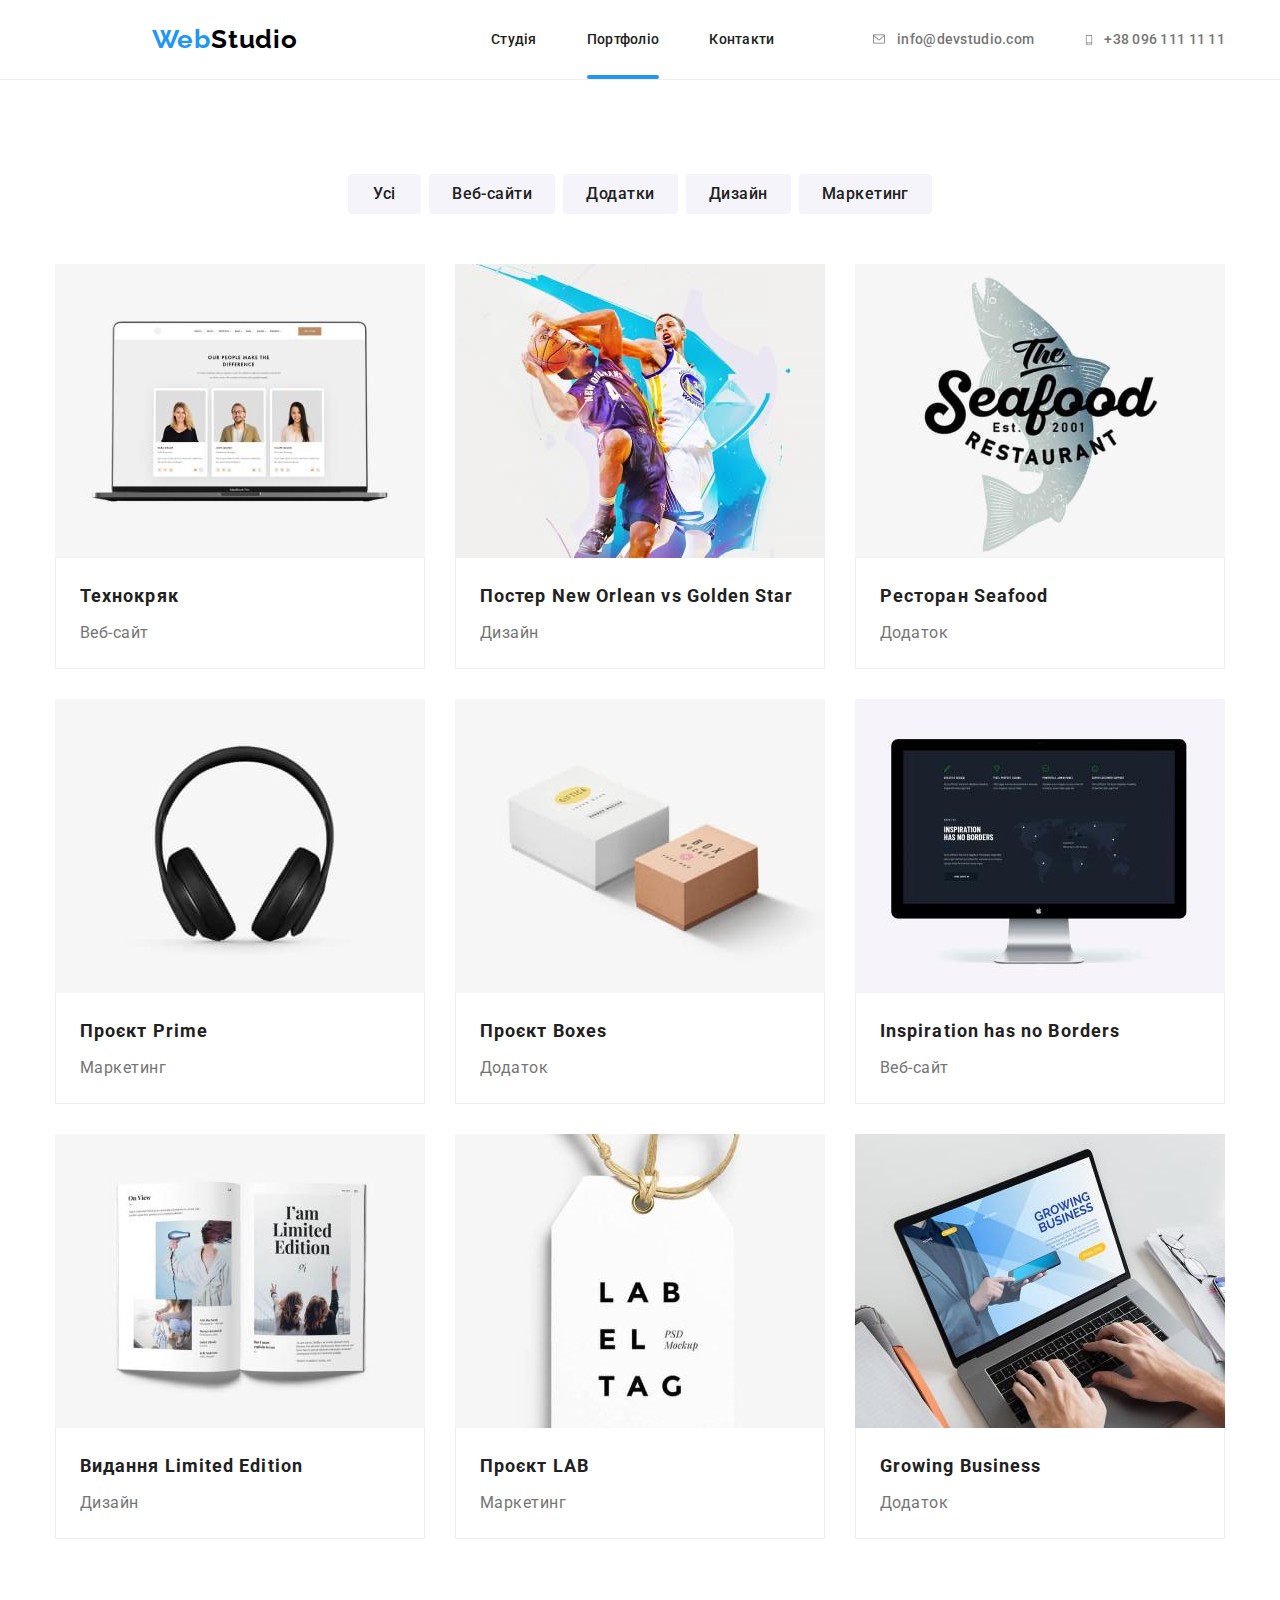
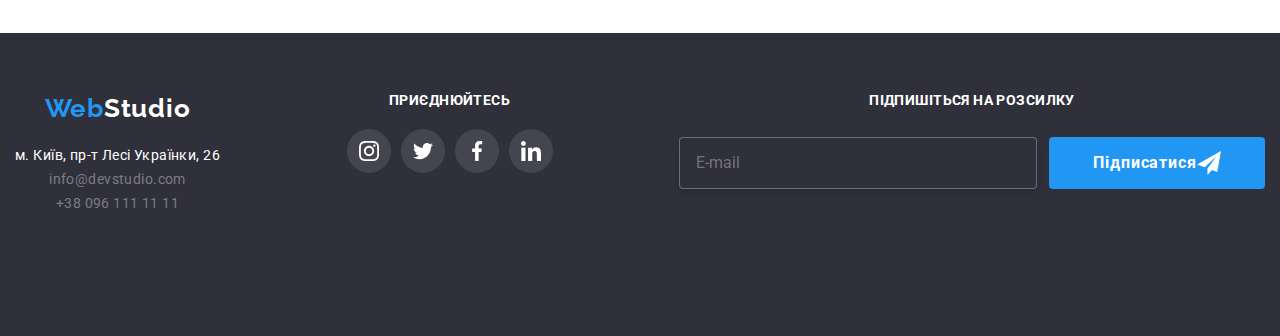
==== portfolio.html @ c948cb27 "добавила мобільне мню" ====
<!DOCTYPE html>
<html lang="uk">
<head>
    <meta charset="UTF-8">
    <meta http-equiv="X-UA-Compatible" content="IE=edge">
    <meta name="viewport" content="width=device-width, initial-scale=1.0">
    <title>Document</title>
    <link rel="preconnect" href="https://fonts.googleapis.com">
    <link rel="preconnect" href="https://fonts.gstatic.com" crossorigin>
    <link href="https://fonts.googleapis.com/css2?family=Raleway:wght@700&family=Roboto:wght@400;500;900&display=swap"
      rel="stylesheet">
      <link rel="stylesheet" href="https://cdnjs.cloudflare.com/ajax/libs/modern-normalize/1.1.0/modern-normalize.min.css">
    <!-- <link rel="stylesheet" href="./css/style.css"> -->
    <link rel="stylesheet" href="./css/main.min.css">
</head>
<body>
  <!-- header -->
    <header class="header">
      <div class="header__conteiner">
        <nav class="header__nav">
          <a class="logo" href="./index.html">Web<span class="logo__header">Studio</span></a>
          <ul class="menu">
            <li><a class="menu__link" href="./index.html">Студія</a></li>
            <li><a class="menu__link menu__link--current" href="./portfolio.html">Портфоліо</a></li>
            <li><a class="menu__link" href="">Контакти</a></li>
          </ul>
        </nav>
        <div class="contact">
          <ul class="menu">
            <li>
              <a class="menu__item" href="mailto:info@devstudio.com">
                <svg class="menu__icon" width="16" height="12">
                  <use href="./images/icons.svg#icon-envelope"></use>
                </svg>
                info@devstudio.com
              </a>
            </li>
            <li><a class="menu__item" href="tel:+380961111111">
                <svg class="menu__icon" width="10" height="16">
                  <use href="./images/icons.svg#icon-smartphone"></use>
                </svg> +38 096 111 11 11</a>
            </li>
          </ul>
        </div>
      </div>
    </header>

  <main>
<!-- portfolio -->
        <section>
          <div class="conteiner">
            <h1 class="visually__hidden">projects</h1>
            <ul class="filtr__list">
                <li> <button class="filtr__button" type="button">Усі</button></li>
                <li> <button class="filtr__button" type="button">Веб-сайти</button></li>
                <li> <button class="filtr__button" type="button">Додатки</button></li>
                <li> <button class="filtr__button" type="button">Дизайн</button></li>
                <li> <button class="filtr__button" type="button">Маркетинг</button></li>
            </ul>
            <ul class="projects__list">
                <li class="project__item">
                  <div class="project__card">
                    
                    <a class="card__box" href="#">
                      <div class="thumb">
                       <img  src="./images/portfolioweb.jpg"
                        alt="ноутбук" width="370" > 
                          <div class="overlay">
                          
                            <p class="overlay__discr">Ресурс пропонує
                              комплексні пропозиції з різним рівнем
                              функціоналу та сервісів.
                              Все це дозволить відвідувачу отримати
                              вичерпні відомості про компанію чи приватну особу.
                            </p>
                          </div>
                      </div>
            
                      
                       <div class="card__content">
                         <h2  class="card__title">Технокряк</h2>
                         <p class="card__discr">Веб-сайт</p>
                        </div>
                    </a>
                 </div>
                  </li>

                  <li class="project__item">
                    <div class="project__card">
                      <a class="card__box" href="#">
                        <div class="thumb">
                         <img src="./images/poster.jpg" alt="баскетболісти" width="370">
                        
                         <div class="overlay">
                        
                            <p class="overlay__discr">Ресурс пропонує
                              комплексні пропозиції з різним рівнем
                              функціоналу та сервісів.
                              Все це дозволить відвідувачу отримати
                              вичерпні відомості про компанію чи приватну особу.
                            </p>
                         </div>
                        </div>

                       <div class="card__content">
                         <h2 class="card__title">Постер New Orlean vs Golden Star</h2>
                         <p class="card__discr">Дизайн</p>
                       </div>
                      </a>
                    </div>
                  </li>

                  <li class="project__item">
                    <div class="project__card">
                      <a class="card__box" href="#">
                        <div class="thumb">
                          <img src="./images/restoran.jpg" alt="постерресторана" width="370">
                          <div class="overlay">
                            <p class="overlay__discr">Ресурс пропонує
                              комплексні пропозиції з різним рівнем
                              функціоналу та сервісів.
                              Все це дозволить відвідувачу отримати
                              вичерпні відомості про компанію чи приватну особу.
                            </p>
                          </div>
                        </div>
                          <div class="card__content">
                            <h2 class="card__title">Ресторан Seafood</h2>
                            <p class="card__discr">Додаток</p>
                          </div>
                      </a>
                    </div>

                  </li>
                  <li class="project__item">
                    <div class="project__card">
                      <a class="card__box" href="#">
                        <div class="thumb">
                         <img src="./images/prime.jpg" alt="навушники" width="370">
                        
                         <div class="overlay">
                        
                           <p class="overlay__discr">Ресурс пропонує
                             комплексні пропозиції з різним рівнем
                             функціоналу та сервісів.
                             Все це дозволить відвідувачу отримати
                             вичерпні відомості про компанію чи приватну особу.
                           </p>
                          </div>
                        </div>

                       <div class="card__content">
                         <h2 class="card__title">Проєкт Prime</h2>
                         <p class="card__discr">Маркетинг</p>
                       </div>
                      </a>
                    </div>
                  </li>

                  <li class="project__item">
                    <div class="project__card">
                      <a class="card__box" href="#">
                        <div class="thumb">
                          <img src="./images/box.jpg" alt="дві коробки" width="370">
                          <div class="overlay">
                            
                            <p class="overlay__discr">Ресурс пропонує
                              комплексні пропозиції з різним рівнем
                              функціоналу та сервісів.
                              Все це дозволить відвідувачу отримати
                              вичерпні відомості про компанію чи приватну особу.
                            </p>
                           </div>
                        </div>

                       <div class="card__content">
                         <h2 class="card__title">Проєкт Boxes</h2>
                         <p class="card__discr">Додаток</p>
                       </div>
                      </a>
                    </div>
                  </li>

                  <li class="project__item">
                    <div class="project__card">
                      <a class="card__box" href="#">
                        <div class="thumb">
                         <img src="./images/inspiration.jpg" alt="ноутбук" width="370">

                         <div class="overlay">
                         
                           <p class="overlay__discr">Ресурс пропонує
                             комплексні пропозиції з різним рівнем
                             функціоналу та сервісів.
                             Все це дозволить відвідувачу отримати
                             вичерпні відомості про компанію чи приватну особу.
                           </p>
                         </div>
                        </div>

                       <div class="card__content">
                         <h2 class="card__title">Inspiration has no Borders</h2>
                         <p class="card__discr">Веб-сайт</p>
                       </div>
                      </a>
                    </div>
                  </li>

                  <li class="project__item">
                    <div class="project__card">
                      <a class="card__box" href="#">
                        <div class="thumb">
                          <img src="./images/limitededition.jpg" alt="книга" width="370">

                          <div class="overlay">
                          
                            <p class="overlay__discr">Ресурс пропонує
                              комплексні пропозиції з різним рівнем
                              функціоналу та сервісів.
                              Все це дозволить відвідувачу отримати
                              вичерпні відомості про компанію чи приватну особу.
                            </p>
                          </div>
                        </div>

                       <div class="card__content">
                         <h2 class="card__title">Видання Limited Edition</h2>
                         <p class="card__discr">Дизайн</p>
                       </div>
                      </a>
                    </div>
                  </li>

                  <li class="project__item">
                    <div class="project__card">
                      <a class="card__box" href="#">
                        <div class="thumb">
                           <img src="./images/lab.jpg" alt="лейба" width="370">

                          <div class="overlay">
                          
                            <p class="overlay__discr">Ресурс пропонує
                              комплексні пропозиції з різним рівнем
                              функціоналу та сервісів.
                              Все це дозволить відвідувачу отримати
                              вичерпні відомості про компанію чи приватну особу.
                            </p>
                          </div>
                        </div>

                       <div class="card__content">
                         <h2 class="card__title">Проєкт LAB</h2>
                         <p class="card__discr">Маркетинг</p>
                       </div>
                      </a>
                    </div>
                  </li>

                  <li class="project__item">
                    <div class="project__card">
                      <a class="card__box" href="#">
                        <div class="thumb">
                          <img src="./images/growing.jpg" alt="ноутбук" width="370">

                         <div class="overlay">
                         
                           <p class="overlay__discr">Ресурс пропонує
                             комплексні пропозиції з різним рівнем
                             функціоналу та сервісів.
                             Все це дозволить відвідувачу отримати
                             вичерпні відомості про компанію чи приватну особу.
                           </p>
                         </div>
                        </div>

                       <div class="card__content">
                        <h2 class="card__title">Growing Business</h2>
                        <p class="card__discr">Додаток</p>
                       </div>
                      </a>
                    </div>
                  </li>
            </ul>
            </div>
        </section>
    </main>
    <!-- footer -->
    <footer class="footer">
      <div class="footer__conteiner">
        <div>
          <a class="logo" href="./index.html">Web<span class="logo__footer">Studio</span></a>
          <div class="address__conteiner">
            <address>
              <a class="adress" href="https://goo.gl/maps/nomMpyDYktcrUSkX7" target="_blank"
                rel="noopener noreferrer nofollow">м. Київ, пр-т Лесі Українки, 26</a>
              <ul class="footer__list">
                <li><a class="footer__mail" href="mailto:info@devstudio.com"> info@devstudio.com</a></li>
                <li><a class="footer__tel" href="tel:+380961111111"> +38 096 111 11 11</a></li>
              </ul>
            </address>
          </div>
        </div>
        <div>
          <h2 class="footer__title">приєднюйтесь</h2>
          <ul class="socials__list footer__list">
            <li class="socials__item">
              <a class="socials__link socials__link--activ" href="#">
                <svg width="20" height="20">
                  <use href="./images/icons.svg#icon-instagram"></use>
                </svg>
              </a>
            </li>
            <li class="socials__item">
              <a class="socials__link socials__link--activ" href="#">
                <svg width="20" height="20">
                  <use href="./images/icons.svg#icon-twitter"></use>
                </svg>
              </a>
            </li>
            <li class="socials__item">
              <a class="socials__link socials__link--activ" href="#">
                <svg width="20" height="20">
                  <use href="./images/icons.svg#icon-facebook"></use>
                </svg>
              </a>
            </li>
            <li class="socials__item">
              <a class="socials__link socials__link--activ" href="#">
                <svg width="20" height="20">
                  <use href="./images/icons.svg#icon-linkedin"></use>
                </svg>
              </a>
            </li> 
          </ul>  
        </div>
          <div>
            <h2 class="subsribe__title">Підпишіться на розсилку</h2>
            <form class="subsribe__form" autocomplete="on">
              <input class="subsribe__input" type="email" name="email" placeholder="E-mail">
              <button class="subsribe button" type="submit"> Підписатися
                <svg class="subsribe__icon" width="24" height="24">
                  <use href="./images/icons.svg#icon-icon-send"></use>
                </svg>
              </button>
            </form>
          </div>
      </div>
    </footer>
  </body>
</html>
---- css/style.css ----
/* logo */














/* header */
/* .header{ */
/*      */
    /* border-bottom: 1px solid var(--color-border); */
/* } */
/*  */
/* .header__conteiner { */
    /* height: 79px; */
    /* align-items: center; */
    /* justify-content: space-between; */
    /* display: flex; */
    /* width: 1200px; */
    /* padding: 32px 15px; */
    /* margin-left: auto; */
    /* margin-right: auto; */
/* } */
/*  */
/* .header__nav { */
    /* justify-content: space-around; */
    /* align-items: center; */
    /* flex-grow: 1; */
    /* display: flex; */
/* } */
/* .header__contact { */
    /* display: flex; */
    /* justify-content: flex-end; */
    /* flex-grow: 1; */
/* } */
/* .menu { */
    /* gap: 50px; */
    /* display: flex; */
    /* margin: 0 0; */
    /* padding: 0 0; */
    /* font-weight: 500; */
    /* font-size: 14px; */
    /* line-height: 1.14; */
    /* letter-spacing: 0.02em; */
    /* list-style-type: none; */
/*  */
/* } */
/*  */
/* .menu__link { */
    /* position: relative; */
    /* padding-top: 32px; */
    /* padding-bottom: 32px; */
    /* color: var(--primary-text-second-color); */
    /* text-decoration: none; */
    /* transition: color 250ms cubic-bezier(0.4, 0, 0.2, 1); */
/*  */
/* } */
/*  */
/* .menu__link:hover, */
/* .menu__link:focus { */
    /* color: var(--accent-color) */
/* } */
/* .header__link--current { */
    /* color: var(--accent-color); */
/* } */
/*  */
/* .header__link--current::after { */
    /* position: absolute; */
    /* bottom: 0; */
    /* left: 0; */
    /* content: ''; */
    /* width: 100%; */
    /* height: 4px; */
    /* background-color: var(--accent-color); */
    /* border-radius: 2px; */
/*  */
/*  */
/* } */
/* .menu__item{ */
    /* text-decoration: none; */
    /* color: var(--primary-text-color); */
    /* display: flex; */
    /* align-items: center; */
    /* transition: color 250ms cubic-bezier(0.4, 0, 0.2, 1); */
/*      */
/* } */
/*  */
/* .menu__item:hover, */
/* .menu__item:focus{ */
    /* color:var(--accent-color) */
/* } */
/*  */
/* .menu__icon{ */
    /* fill: currentColor; */
    /* margin-right:10px; */
/*  */
/* } */
/*  */
/* hero */





















































/* benefits */













































/* about */

















































/* comand */












































































 /* clients */

 
 
 
 
 
 
 
 
 

 
 
 
 
 
 
 
 
 

 
 
 
 

 
 
 
 
 
 
 
 
 
 
 
 
 

 
 
 
 

/* footer */







































































































/* стилі для портфоліо */

/* фільтри */





































/* проекти */











































































/* modal */













































































/* form */
---- css/main.min.css ----
:root{--accent-color: #2196F3;--activ-color: #188CE8;--primary-text-color: #757575;--primary-text-second-color: #212121;--black-color: #000000;--white-color: #ffffff;--color-text-foter: #ffffff60;--color-bg-hero: #2F303A;--color-bg-section: #F5F5F5;--color-bg-ss: #F5F4FA;--color-border: rgba(238, 238, 238, 1);--color-clients: #AFB1B8;--color-bg-link: rgba(255, 255, 255, 0.1);--color-fon: rgba(47, 48, 58, 0.8);--accent-color-opacity: rgba(33, 150, 243, 0.9);--color-backdrop: rgba(0, 0, 0, 0.2);--color-border-modal: rgba(0, 0, 0, 0.1);--color-border-input: rgba(33, 33, 33, 0.2);--color-textarea: rgba(117, 117, 117, 0.5);--color-input: rgba(255, 255, 255, 0.6)}body{font-family:Roboto,sans-serif;color:var(--primary-text-color);background-color:var(--white-color)}*::after,*::before{-webkit-box-sizing:inherit;box-sizing:inherit}img{display:block;max-width:100%;height:auto}ul{list-style:none}a{text-decoration:none}@media(max-width: 1199px){.about__section{display:none}}.about{max-width:1200px;padding:0 15px 94px;margin-left:auto;margin-right:auto}.about__title{margin:0 0 50px;font-weight:700;font-size:36px;line-height:1.16;text-align:center;letter-spacing:.03em;color:var(--primary-text-second-color)}.about__list{gap:30px;display:-webkit-box;display:-ms-flexbox;display:flex;margin:0 0;padding:0;list-style-type:none}.about__item{position:relative}.about__content{position:absolute;bottom:0;display:-webkit-box;display:-ms-flexbox;display:flex;width:370px;height:70px;background-color:var(--color-fon)}.about__text{display:-webkit-box;display:-ms-flexbox;display:flex;-webkit-box-flex:1;-ms-flex-positive:1;flex-grow:1;-webkit-box-pack:center;-ms-flex-pack:center;justify-content:center;-webkit-box-align:center;-ms-flex-align:center;align-items:center;margin:0 0;color:var(--white-color);font-weight:700;font-size:14px;line-height:1.14;text-align:center;letter-spacing:.03em;text-transform:uppercase}.visually__hidden{position:absolute;white-space:nowrap;width:1px;height:1px;overflow:hidden;border:0;padding:0;clip:rect(0 0 0 0);-webkit-clip-path:inset(50%);clip-path:inset(50%);margin:-1px}.icon__conteiner{display:-webkit-box;display:-ms-flexbox;display:flex;-webkit-box-align:center;-ms-flex-align:center;align-items:center;-webkit-box-pack:center;-ms-flex-pack:center;justify-content:center;height:120px;background-color:var(--color-bg-ss);margin-bottom:30px}@media(min-width: 1200px){.icon__conteiner{width:270px}}.benefits__list{gap:30px;padding:0;margin:0 0;list-style-type:none}@media(min-width: 480px){.benefits__list{display:-webkit-box;display:-ms-flexbox;display:flex;-ms-flex-wrap:wrap;flex-wrap:wrap}}@media(min-width: 768px){.benefits__list{display:-webkit-box;display:-ms-flexbox;display:flex;-ms-flex-wrap:wrap;flex-wrap:wrap}}@media(min-width: 1200px){.benefits__list{-ms-flex-wrap:nowrap;flex-wrap:nowrap}}@media(min-width: 768px){.benefits__item{width:calc((100% - 30px)/2)}}.benefits__title{margin:0 0 10px;font-weight:700;font-size:14px;line-height:1.14;letter-spacing:.03em;text-transform:uppercase;color:var(--primary-text-second-color)}.benefits__discr{margin:0 0;font-weight:400;font-size:14px;line-height:1.71;letter-spacing:.03em}.button{display:-webkit-box;display:-ms-flexbox;display:flex;-webkit-box-align:center;-ms-flex-align:center;align-items:center;-webkit-box-pack:center;-ms-flex-pack:center;justify-content:center;font-family:inherit;font-weight:700;font-size:16px;line-height:1.88;text-align:center;letter-spacing:.06em;min-width:216px;border-radius:4px;border:1px solid rgba(0,0,0,0);padding:10px 32px;margin-left:auto;margin-right:auto;cursor:pointer;color:var(--white-color);background-color:var(--accent-color);-webkit-transition:background-color 250ms cubic-bezier(0.4, 0, 0.2, 1);transition:background-color 250ms cubic-bezier(0.4, 0, 0.2, 1)}.button:hover,.button:focus{background-color:var(--activ-color)}.clients__title{font-weight:700;font-size:36px;line-height:1.16;text-align:center;letter-spacing:.03em;color:var(--primary-text-second-color);margin:0 0 50px}.clients__list{-webkit-box-pack:center;-ms-flex-pack:center;justify-content:center;-webkit-box-align:center;-ms-flex-align:center;align-items:center;gap:30px;list-style-type:none;margin:0 0;padding:0 0}@media(min-width: 450px){.clients__list{display:-webkit-box;display:-ms-flexbox;display:flex;-ms-flex-wrap:wrap;flex-wrap:wrap}}.clients__item{margin-bottom:10px;height:92px}@media(min-width: 450px){.clients__item{width:210px;margin-bottom:0}}@media(min-width: 768px){.clients__item{width:226px}}@media(min-width: 1200px){.clients__item{width:170px}}.clients__item:last-child{margin-bottom:0}.clients__link{display:-webkit-box;display:-ms-flexbox;display:flex;-webkit-box-align:center;-ms-flex-align:center;align-items:center;-webkit-box-pack:center;-ms-flex-pack:center;justify-content:center;width:100%;height:100%;fill:var(--color-clients);border:1px solid var(--color-clients);border-radius:4px;cursor:pointer;-webkit-transition:border 250ms cubic-bezier(0.4, 0, 0.2, 1),fill 250ms cubic-bezier(0.4, 0, 0.2, 1);transition:border 250ms cubic-bezier(0.4, 0, 0.2, 1),fill 250ms cubic-bezier(0.4, 0, 0.2, 1)}.clients__link:hover{fill:var(--accent-color);border:1px solid var(--accent-color)}.comand{background-color:var(--color-bg-ss)}.comand__title{margin:0 0 30px;font-weight:700;font-size:36px;line-height:1.16;text-align:center;letter-spacing:.03em;color:var(--primary-text-second-color)}@media(min-width: 1200px){.comand__title{margin-bottom:50px}}.comand__list{gap:30px;margin:0 0;padding:0 0;list-style-type:none}@media(min-width: 768px){.comand__list{display:-webkit-box;display:-ms-flexbox;display:flex;-ms-flex-wrap:wrap;flex-wrap:wrap}}.comand__item{margin-bottom:30px}.comand__item:last-child{margin-bottom:0}@media(min-width: 768px){.comand__item{margin-bottom:0}}.comand__pfoto{width:450px;margin:0 0 30px}@media(min-width: 768px){.comand__pfoto{width:354px}}@media(min-width: 1200px){.comand__pfoto{width:270px}}.comand__name{margin:0 0 10px;font-weight:500;font-size:16px;line-height:1.18;letter-spacing:.03em;text-align:center;color:var(--primary-text-second-color)}.comand__discr{margin:0 0 16px;font-size:16px;line-height:1.18;letter-spacing:.03em;text-align:center}.socials__list{display:-webkit-box;display:-ms-flexbox;display:flex;-webkit-box-pack:center;-ms-flex-pack:center;justify-content:center;-webkit-box-align:center;-ms-flex-align:center;align-items:center;gap:10px;list-style-type:none;padding:0 0 30px}.socials__item{width:44px;height:44px}.socials__link{display:-webkit-box;display:-ms-flexbox;display:flex;-webkit-box-pack:center;-ms-flex-pack:center;justify-content:center;-webkit-box-align:center;-ms-flex-align:center;align-items:center;width:100%;height:100%;border-radius:50%;fill:var(--primary-text-color);-webkit-transition:background-color 250ms cubic-bezier(0.4, 0, 0.2, 1),fill 250ms cubic-bezier(0.4, 0, 0.2, 1);transition:background-color 250ms cubic-bezier(0.4, 0, 0.2, 1),fill 250ms cubic-bezier(0.4, 0, 0.2, 1)}.socials__link:hover{background-color:var(--accent-color);fill:var(--white-color)}.comand__card{-webkit-box-shadow:0px 1px 3px rgba(0,0,0,.12),0px 1px 1px rgba(0,0,0,.14),0px 2px 1px rgba(0,0,0,.2);box-shadow:0px 1px 3px rgba(0,0,0,.12),0px 1px 1px rgba(0,0,0,.14),0px 2px 1px rgba(0,0,0,.2);border-radius:0px 0px 4px 4px;background-color:var(--white-color)}@media(min-width: 768px){.comand__card{margin-bottom:0}}.filtr__list{display:-webkit-box;display:-ms-flexbox;display:flex;-webkit-box-align:center;-ms-flex-align:center;align-items:center;-webkit-box-pack:center;-ms-flex-pack:center;justify-content:center;gap:8px;list-style-type:none;padding:0 0;margin:0 0 50px}.filtr__button{font-family:inherit;font-weight:500;font-size:16px;line-height:1.62;text-align:center;letter-spacing:.03em;color:var(--primary-text-second-color);background-color:var(--color-bg-ss);border-radius:4px;border:1px solid rgba(0,0,0,0);cursor:pointer;padding:6px 22px;min-width:73px;-webkit-transition:color 250ms cubic-bezier(0.4, 0, 0.2, 1),background-color 250ms cubic-bezier(0.4, 0, 0.2, 1),-webkit-box-shadow 250ms cubic-bezier(0.4, 0, 0.2, 1);transition:color 250ms cubic-bezier(0.4, 0, 0.2, 1),background-color 250ms cubic-bezier(0.4, 0, 0.2, 1),-webkit-box-shadow 250ms cubic-bezier(0.4, 0, 0.2, 1);transition:color 250ms cubic-bezier(0.4, 0, 0.2, 1),background-color 250ms cubic-bezier(0.4, 0, 0.2, 1),box-shadow 250ms cubic-bezier(0.4, 0, 0.2, 1);transition:color 250ms cubic-bezier(0.4, 0, 0.2, 1),background-color 250ms cubic-bezier(0.4, 0, 0.2, 1),box-shadow 250ms cubic-bezier(0.4, 0, 0.2, 1),-webkit-box-shadow 250ms cubic-bezier(0.4, 0, 0.2, 1)}.filtr__button :first-child{padding:6px 25px}.filtr__button:hover,.filtr__button:focus{color:var(--white-color);background-color:var(--accent-color);-webkit-box-shadow:0px 3px 1px rgba(0,0,0,.1),0px 1px 2px rgba(0,0,0,.08),0px 2px 2px rgba(0,0,0,.12);box-shadow:0px 3px 1px rgba(0,0,0,.1),0px 1px 2px rgba(0,0,0,.08),0px 2px 2px rgba(0,0,0,.12)}.form-field__label{display:block;margin-bottom:4px;font-size:12px;line-height:1.16;letter-spacing:.01em}.form-field__input{height:40px;width:100%;padding-left:42px;padding-right:12px;border:1px solid var(--color-border-input);border-radius:4px;outline:none}.form-field__input:focus{border-color:var(--accent-color);-webkit-transition:border-color 250ms cubic-bezier(0.4, 0, 0.2, 1);transition:border-color 250ms cubic-bezier(0.4, 0, 0.2, 1)}.form-field__input:focus+.form-field__icon{fill:var(--accent-color);-webkit-transition:fill 250ms cubic-bezier(0.4, 0, 0.2, 1);transition:fill 250ms cubic-bezier(0.4, 0, 0.2, 1)}.form-field__control{position:relative}.form-field__icon{position:absolute;top:50%;left:12px;-webkit-transform:translateY(-50%);transform:translateY(-50%)}.modal__form-coments{margin-bottom:20px}.form-field__textarea{height:120px;width:100%;padding:12px 16px;border:1px solid var(--color-border-input);border-radius:4px;outline:none;resize:none}.form-field__textarea:focus{border-color:var(--accent-color);-webkit-transition:border-color 250ms cubic-bezier(0.4, 0, 0.2, 1);transition:border-color 250ms cubic-bezier(0.4, 0, 0.2, 1)}.form-field__textarea::-webkit-input-placeholder{font-size:12px;line-height:1.16;letter-spacing:.01em;color:var(--color-textarea)}.form-field__textarea::-moz-placeholder{font-size:12px;line-height:1.16;letter-spacing:.01em;color:var(--color-textarea)}.form-field__textarea:-ms-input-placeholder{font-size:12px;line-height:1.16;letter-spacing:.01em;color:var(--color-textarea)}.form-field__textarea::-ms-input-placeholder{font-size:12px;line-height:1.16;letter-spacing:.01em;color:var(--color-textarea)}.form-field__textarea::placeholder{font-size:12px;line-height:1.16;letter-spacing:.01em;color:var(--color-textarea)}.checkbox{margin-bottom:30px}.checkbox__link{color:var(--accent-color)}.check__input{position:absolute;-webkit-appearance:none;-moz-appearance:none;appearance:none}.check__box{display:inline-block;width:16px;height:15px;border:1px solid;border-radius:4px;fill:var(--white-color)}.check__input:checked+.check__box{background-color:var(--accent-color);border-color:var(--accent-color);background-origin:border-box;-webkit-transition:background-color 250ms cubic-bezier(0.4, 0, 0.2, 1),border-color 250ms cubic-bezier(0.4, 0, 0.2, 1);transition:background-color 250ms cubic-bezier(0.4, 0, 0.2, 1),border-color 250ms cubic-bezier(0.4, 0, 0.2, 1)}.terms__checkbox{display:inline-block}.form-submit{display:-webkit-box;display:-ms-flexbox;display:flex;-webkit-box-pack:center;-ms-flex-pack:center;justify-content:center;margin:0 auto;-webkit-box-shadow:0px 1px 3px rgba(0,0,0,.12),0px 1px 1px rgba(0,0,0,.14),0px 2px 1px rgba(0,0,0,.2);box-shadow:0px 1px 3px rgba(0,0,0,.12),0px 1px 1px rgba(0,0,0,.14),0px 2px 1px rgba(0,0,0,.2)}.hero__section{height:600px;max-width:1600px;margin:0 auto;background-size:cover;background-repeat:no-repeat;background-position:center;text-align:center;color:var(--white-color);background-color:var(--color-bg-hero);background-image:-webkit-gradient(linear, left top, right top, from(rgba(47, 48, 58, 0.4)), to(rgba(47, 48, 58, 0.4))),url(../images/hero.jpg);background-image:linear-gradient(to right, rgba(47, 48, 58, 0.4), rgba(47, 48, 58, 0.4)),url(../images/hero.jpg)}.hero__conteiner{padding-top:200px;padding-bottom:200px;max-width:1200px;padding-left:15px;padding-right:15px;margin-left:auto;margin-right:auto}@media(min-width: 480px){.hero__conteiner{width:480px}}@media(min-width: 768px){.hero__conteiner{width:768px}}@media(min-width: 1200px){.hero__conteiner{width:1200px}}.hero__title{margin:0 0 30px;font-weight:900;font-size:44px;line-height:1.66;letter-spacing:.06em;text-transform:uppercase}.logo{font-family:Raleway,sans-serif;font-weight:700;font-size:26px;line-height:1.19;letter-spacing:.03em;text-decoration:none;color:var(--accent-color)}.logo__header{color:var(--black-color)}.logo__footer{font-weight:700;font-size:26px;line-height:1.19;letter-spacing:.03em;color:var(--white-color)}.mobile-menu{position:fixed;top:0;left:0;width:100%;height:100%;font-weight:500;font-size:40px;line-height:1.175;letter-spacing:.02em;background-color:var(--white-color);-webkit-transform:translateX(100%);transform:translateX(100%);-webkit-transition:-webkit-transform 500ms;transition:-webkit-transform 500ms;transition:transform 500ms;transition:transform 500ms, -webkit-transform 500ms}.mobile-menu__list{display:-webkit-box;display:-ms-flexbox;display:flex;-webkit-box-orient:vertical;-webkit-box-direction:normal;-ms-flex-direction:column;flex-direction:column;gap:32px}.mobile-menu__link{text-decoration:none;color:var(--primary-text-second-color)}.mobile-menu__button{display:-webkit-box;display:-ms-flexbox;display:flex;-webkit-box-pack:center;-ms-flex-pack:center;justify-content:center;-webkit-box-align:center;-ms-flex-align:center;align-items:center;position:absolute;top:10px;right:15px;cursor:pointer}.mobile-menu.is-open{-webkit-transform:translateX(0);transform:translateX(0)}.close-icon{width:40px;height:40px;background-color:var(--white-color);border-radius:50%;border:none;fill:currentColor}.close-icon:hover,.close-icon:focus{fill:var(--accent-color)}.backdrop{position:fixed;top:0;left:0;width:100%;height:100%;background-color:var(--color-backdrop);opacity:1;-webkit-transition:opacity 250ms cubic-bezier(0.4, 0, 0.2, 1);transition:opacity 250ms cubic-bezier(0.4, 0, 0.2, 1)}.backdrop.is-hidden .modal{-webkit-transform:translate(-50%, -50%) scale(0.2);transform:translate(-50%, -50%) scale(0.2)}.modal{position:absolute;top:50%;left:50%;-webkit-transform:translate(-50%, -50%) scale(1);transform:translate(-50%, -50%) scale(1);display:-webkit-box;display:-ms-flexbox;display:flex;-webkit-box-align:center;-ms-flex-align:center;align-items:center;-webkit-box-pack:center;-ms-flex-pack:center;justify-content:center;max-width:528px;max-height:581px;height:100%;border-radius:4px;-webkit-transition:-webkit-transform 250ms cubic-bezier(0.4, 0, 0.2, 1);transition:-webkit-transform 250ms cubic-bezier(0.4, 0, 0.2, 1);transition:transform 250ms cubic-bezier(0.4, 0, 0.2, 1);transition:transform 250ms cubic-bezier(0.4, 0, 0.2, 1), -webkit-transform 250ms cubic-bezier(0.4, 0, 0.2, 1)}.modal__container{position:relative;width:100%;height:100%;padding:40px;background-color:var(--white-color)}.is-hidden{opacity:0;visibility:hidden;pointer-events:none}.modal__close{display:-webkit-box;display:-ms-flexbox;display:flex;-webkit-box-pack:center;-ms-flex-pack:center;justify-content:center;-webkit-box-align:center;-ms-flex-align:center;align-items:center;position:absolute;top:8px;right:8px}.button__icon{width:30px;height:30px;background-color:var(--white-color);color:var(--black-color);border-radius:50%;border:1px solid var(--color-border-modal);cursor:pointer}.button__icon{fill:currentColor}.button__icon:hover{fill:var(--accent-color);-webkit-transition:fill 250ms cubic-bezier(0.4, 0, 0.2, 1);transition:fill 250ms cubic-bezier(0.4, 0, 0.2, 1)}.modal__title{margin:0 0 12px;font-weight:700;font-size:20px;line-height:1.15;text-align:center;letter-spacing:.03em;color:var(--primary-text-second-color)}.modal__form-field{margin-bottom:10px}.projects__list{padding:0;margin:0;display:-webkit-box;display:-ms-flexbox;display:flex;gap:30px;-ms-flex-wrap:wrap;flex-wrap:wrap;list-style-type:none}.project__item{-webkit-transition:-webkit-box-shadow 250ms cubic-bezier(0.4, 0, 0.2, 1);transition:-webkit-box-shadow 250ms cubic-bezier(0.4, 0, 0.2, 1);transition:box-shadow 250ms cubic-bezier(0.4, 0, 0.2, 1);transition:box-shadow 250ms cubic-bezier(0.4, 0, 0.2, 1), -webkit-box-shadow 250ms cubic-bezier(0.4, 0, 0.2, 1)}@media(min-width: 768px){.project__item{width:calc((100% - 30px)/2)}}@media(min-width: 1200px){.project__item{width:calc((100% - 60px)/3)}}.card__box{background-color:var(--accent-color);overflow:hidden;text-decoration:none;color:var(--primary-text-color)}.project__item:hover{-webkit-box-shadow:0px 1px 1px rgba(0,0,0,.12),0px 4px 4px rgba(0,0,0,.06),1px 4px 6px rgba(0,0,0,.16);box-shadow:0px 1px 1px rgba(0,0,0,.12),0px 4px 4px rgba(0,0,0,.06),1px 4px 6px rgba(0,0,0,.16)}.card__content{padding:20px 24px;border-bottom:1px solid var(--color-border);border-left:1px solid var(--color-border);border-right:1px solid var(--color-border)}.card__title{margin:0 0 4px;font-weight:700;font-size:18px;line-height:2;letter-spacing:.06em;color:var(--primary-text-second-color)}.card__discr{margin:0 0;font-size:16px;line-height:1.88;letter-spacing:.03em}.thumb{position:relative;overflow:hidden;top:0;left:0}.overlay{position:absolute;top:0;left:0;width:100%;height:100%;background-color:var(--accent-color-opacity);-webkit-transform:translatey(100%);transform:translatey(100%);-webkit-transition:-webkit-transform 250ms cubic-bezier(0.4, 0, 0.2, 1);transition:-webkit-transform 250ms cubic-bezier(0.4, 0, 0.2, 1);transition:transform 250ms cubic-bezier(0.4, 0, 0.2, 1);transition:transform 250ms cubic-bezier(0.4, 0, 0.2, 1), -webkit-transform 250ms cubic-bezier(0.4, 0, 0.2, 1)}.project__item:hover .overlay{-webkit-transform:translatey(0);transform:translatey(0)}.overlay__discr{font-size:18px;line-height:1.56;letter-spacing:.03em;color:var(--white-color);margin:0;padding:63px 18px}.conteiner{max-width:1200px;padding:94px 15px;margin-left:auto;margin-right:auto}@media(min-width: 480px){.conteiner{width:480px}}@media(min-width: 768px){.conteiner{width:768px}}@media(min-width: 1200px){.conteiner{width:1200px}}.header{border-bottom:1px solid var(--color-border)}.header__conteiner{height:79px;-webkit-box-align:center;-ms-flex-align:center;align-items:center;-webkit-box-pack:justify;-ms-flex-pack:justify;justify-content:space-between;display:-webkit-box;display:-ms-flexbox;display:flex;max-width:1200px;padding:32px 15px;margin-left:auto;margin-right:auto}.header__nav{-ms-flex-pack:distribute;justify-content:space-around;-webkit-box-align:center;-ms-flex-align:center;align-items:center;-webkit-box-flex:1;-ms-flex-positive:1;flex-grow:1;display:-webkit-box;display:-ms-flexbox;display:flex}.header__contact{display:-webkit-box;display:-ms-flexbox;display:flex;-webkit-box-pack:end;-ms-flex-pack:end;justify-content:flex-end;-webkit-box-flex:1;-ms-flex-positive:1;flex-grow:1}@media(min-width: 768px){.menu.header__contact--menu{display:inline-block}}@media(min-width: 1200px){.menu.header__contact--menu{display:-webkit-box;display:-ms-flexbox;display:flex}}@media(min-width: 768px){.header__contact--item{margin-bottom:10px}}@media(min-width: 768px){.header__contact--item:not(:last-child){margin-bottom:10px}}@media(min-width: 1200px){.header__contact--item:not(:last-child):not(:last-child){margin-bottom:0}}.menu__link--current{color:var(--accent-color)}.menu__link--current::after{position:absolute;bottom:0;left:0;content:"";width:100%;height:4px;background-color:var(--accent-color);border-radius:2px}.menu{display:none}@media(min-width: 768px){.menu{gap:50px;display:-webkit-box;display:-ms-flexbox;display:flex;margin:0 0;padding:0 0;font-weight:500;font-size:14px;line-height:1.14;letter-spacing:.02em;list-style-type:none}}.menu__link{position:relative;padding-top:32px;padding-bottom:32px;color:var(--primary-text-second-color);text-decoration:none;-webkit-transition:color 250ms cubic-bezier(0.4, 0, 0.2, 1);transition:color 250ms cubic-bezier(0.4, 0, 0.2, 1)}.menu__link:hover,.menu__link:focus{color:var(--accent-color)}.menu__item{text-decoration:none;color:var(--primary-text-color);display:-webkit-box;display:-ms-flexbox;display:flex;-webkit-box-align:center;-ms-flex-align:center;align-items:center;-webkit-transition:color 250ms cubic-bezier(0.4, 0, 0.2, 1);transition:color 250ms cubic-bezier(0.4, 0, 0.2, 1)}.menu__item:hover,.menu__item:focus{color:var(--accent-color)}.menu__icon{fill:currentColor;margin-right:10px}.burger{display:inline-block;margin:0;padding:0;border:none;background-color:rgba(0,0,0,0);cursor:pointer}@media(min-width: 768px){.burger{display:none}}.burger:hover{fill:var(--accent-color)}.footer{background-color:var(--color-bg-hero)}.footer__conteiner{padding-top:60px;padding-bottom:60px;padding-left:15px;padding-right:15px;margin-left:auto;margin-right:auto}@media(min-width: 480px){.footer__conteiner{text-align:center}}@media(min-width: 768px){.footer__conteiner{display:-webkit-box;display:-ms-flexbox;display:flex;-webkit-box-pack:justify;-ms-flex-pack:justify;justify-content:space-between}}.address__conteiner{margin:20px 0 0}.adress{font-style:normal;font-weight:400;font-size:14px;line-height:1.71;letter-spacing:.03em;text-decoration:none;color:var(--white-color)}.footer__list{margin:0;padding:0 0;list-style-type:none}@media(min-width: 480px){.footer__list{margin-bottom:60px}}.footer__mail,.footer__tel{font-style:normal;font-weight:400;font-size:14px;line-height:1.71;letter-spacing:.03em;color:var(--color-text-foter);text-decoration:none}.footer__title{font-weight:700;font-size:14px;line-height:1.14;letter-spacing:.03em;text-transform:uppercase;text-align:center;color:var(--white-color);margin:0 0 20px}.socials__link--activ{background-color:var(--color-bg-link);fill:var(--white-color);-webkit-transition:background-color 250ms cubic-bezier(0.4, 0, 0.2, 1);transition:background-color 250ms cubic-bezier(0.4, 0, 0.2, 1)}.socials__link--activ:hover{background-color:var(--accent-color)}.subsribe__title{margin:0 0 28px;font-weight:700;font-size:14px;line-height:1.14;letter-spacing:.03em;text-transform:uppercase;color:var(--white-color)}.subsribe__form{gap:12px}@media(min-width: 1200px){.subsribe__form{display:-webkit-box;display:-ms-flexbox;display:flex}}.subsribe__input{border:1px solid rgba(255,255,255,.3);-webkit-filter:drop-shadow(0px 4px 4px rgba(0, 0, 0, 0.15));filter:drop-shadow(0px 4px 4px rgba(0, 0, 0, 0.15));border-radius:4px;width:100%;outline:none;padding:15px 16px;margin-bottom:20px;background:var(--color-bg-hero)}@media(min-width: 1200px){.subsribe__input{margin-bottom:0;width:358px}}.subsribe__form::-webkit-input-placeholder{font-size:16px;line-height:1.25;letter-spacing:.03em;color:var(--color-input)}.subsribe__form::-moz-placeholder{font-size:16px;line-height:1.25;letter-spacing:.03em;color:var(--color-input)}.subsribe__form:-ms-input-placeholder{font-size:16px;line-height:1.25;letter-spacing:.03em;color:var(--color-input)}.subsribe__form::-ms-input-placeholder{font-size:16px;line-height:1.25;letter-spacing:.03em;color:var(--color-input)}.subsribe__form::placeholder{font-size:16px;line-height:1.25;letter-spacing:.03em;color:var(--color-input)}@media(min-width: 1200px){.subsribe__btn{display:-webkit-box;display:-ms-flexbox;display:flex;-webkit-box-align:center;-ms-flex-align:center;align-items:center;-webkit-box-pack:center;-ms-flex-pack:center;justify-content:center;gap:10px}}.subsribe__icon{margin-left:10px;fill:var(--white-color)}@media(min-width: 1200px){.subsribe__icon{margin-left:0}}/*# sourceMappingURL=main.min.css.map */
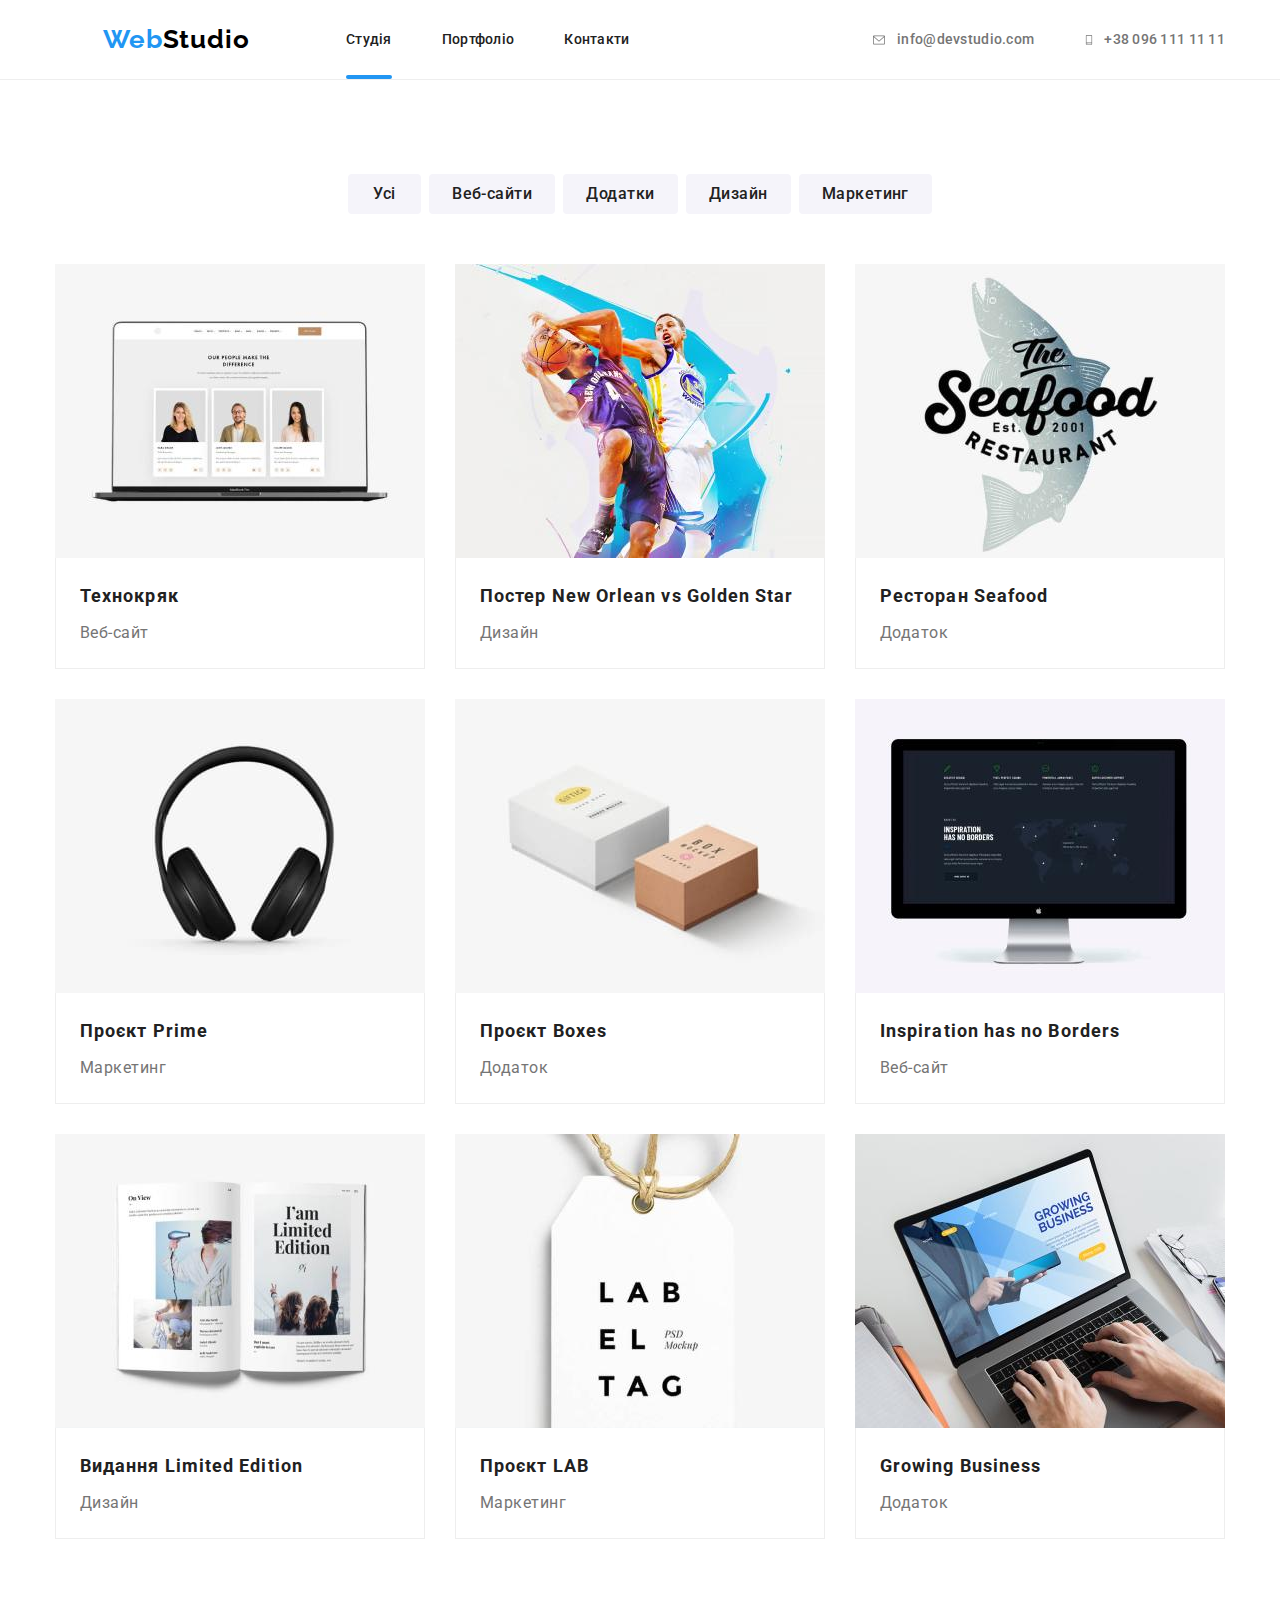
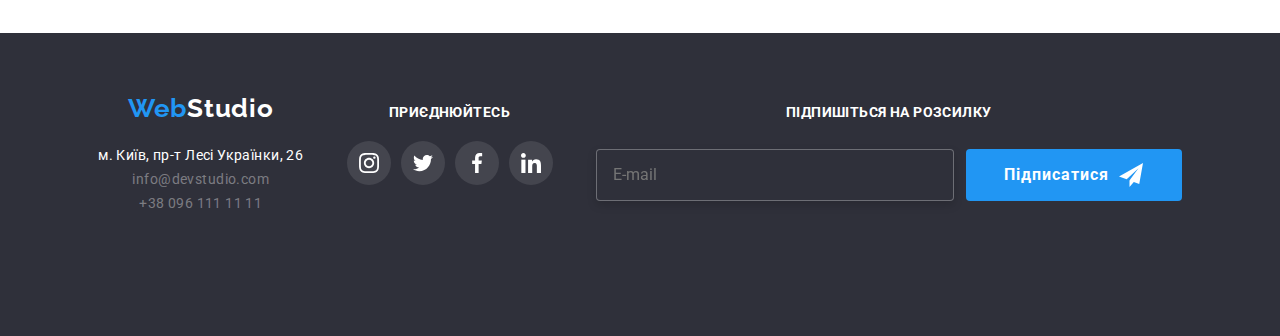
==== commit d6c006ff: "add_ mobile menu" ====
--- a/portfolio.html
+++ b/portfolio.html
@@ -17,33 +17,43 @@
   <!-- header -->
     <header class="header">
       <div class="header__conteiner">
-        <nav class="header__nav">
-          <a class="logo" href="./index.html">Web<span class="logo__header">Studio</span></a>
-          <ul class="menu">
-            <li><a class="menu__link" href="./index.html">Студія</a></li>
-            <li><a class="menu__link menu__link--current" href="./portfolio.html">Портфоліо</a></li>
-            <li><a class="menu__link" href="">Контакти</a></li>
-          </ul>
-        </nav>
-        <div class="contact">
-          <ul class="menu">
-            <li>
-              <a class="menu__item" href="mailto:info@devstudio.com">
-                <svg class="menu__icon" width="16" height="12">
-                  <use href="./images/icons.svg#icon-envelope"></use>
-                </svg>
-                info@devstudio.com
-              </a>
-            </li>
-            <li><a class="menu__item" href="tel:+380961111111">
-                <svg class="menu__icon" width="10" height="16">
-                  <use href="./images/icons.svg#icon-smartphone"></use>
-                </svg> +38 096 111 11 11</a>
-            </li>
-          </ul>
-        </div>
+       <nav class="header__nav">
+         <a class="logo" href="./index.html">Web<span class="logo__header">Studio</span></a>
+         
+         <ul class="menu">
+           <li><a class="menu__link menu__link--current" href="./index.html">Студія</a></li>
+           <li><a class="menu__link" href="./portfolio.html">Портфоліо</a></li>
+           <li><a class="menu__link" href="">Контакти</a></li>
+         </ul>
+       </nav>
+       
+       <div class="header__contact">
+       <ul class="menu header__contact--menu">
+         <li class="menu header__contact--item"> 
+            <a class="menu__item" href="mailto:info@devstudio.com">
+              <svg class="menu__icon" width="16" height="12">
+                <use href="./images/icons.svg#icon-envelope"></use>
+                
+              </svg>
+             info@devstudio.com
+            </a>
+          </li>
+         <li class="menu header__contact--item"><a class="menu__item" href="tel:+380961111111">
+            <svg class="menu__icon" width="10" height="16">
+              <use href="./images/icons.svg#icon-smartphone"></use>
+            </svg> +38 096 111 11 11</a>
+         </li>
+       </ul>
+       <button type="button" class="burger js-open-menu">
+          <svg width="40" height="40">
+            <use class="icon-menu" href="./images/icons.svg#icon-menu"></use>
+           
+          </svg>
+         </button>
+       </div>
       </div>
     </header>
+  
 
   <main>
 <!-- portfolio -->
@@ -86,7 +96,7 @@
                   </li>
 
                   <li class="project__item">
-                    <div class="project__card">
+                    <div class="card__project">
                       <a class="card__box" href="#">
                         <div class="thumb">
                          <img src="./images/poster.jpg" alt="баскетболісти" width="370">
@@ -111,7 +121,7 @@
                   </li>
 
                   <li class="project__item">
-                    <div class="project__card">
+                    <div class="card__project">
                       <a class="card__box" href="#">
                         <div class="thumb">
                           <img src="./images/restoran.jpg" alt="постерресторана" width="370">
@@ -133,7 +143,7 @@
 
                   </li>
                   <li class="project__item">
-                    <div class="project__card">
+                    <div class="card__project">
                       <a class="card__box" href="#">
                         <div class="thumb">
                          <img src="./images/prime.jpg" alt="навушники" width="370">
@@ -158,7 +168,7 @@
                   </li>
 
                   <li class="project__item">
-                    <div class="project__card">
+                    <div class="card__project">
                       <a class="card__box" href="#">
                         <div class="thumb">
                           <img src="./images/box.jpg" alt="дві коробки" width="370">
@@ -182,7 +192,7 @@
                   </li>
 
                   <li class="project__item">
-                    <div class="project__card">
+                    <div class="card__project">
                       <a class="card__box" href="#">
                         <div class="thumb">
                          <img src="./images/inspiration.jpg" alt="ноутбук" width="370">
@@ -207,7 +217,7 @@
                   </li>
 
                   <li class="project__item">
-                    <div class="project__card">
+                    <div class="card__project">
                       <a class="card__box" href="#">
                         <div class="thumb">
                           <img src="./images/limitededition.jpg" alt="книга" width="370">
@@ -232,7 +242,7 @@
                   </li>
 
                   <li class="project__item">
-                    <div class="project__card">
+                    <div class="card__project">
                       <a class="card__box" href="#">
                         <div class="thumb">
                            <img src="./images/lab.jpg" alt="лейба" width="370">
@@ -257,7 +267,7 @@
                   </li>
 
                   <li class="project__item">
-                    <div class="project__card">
+                    <div class="card__project">
                       <a class="card__box" href="#">
                         <div class="thumb">
                           <img src="./images/growing.jpg" alt="ноутбук" width="370">
@@ -346,5 +356,38 @@
           </div>
       </div>
     </footer>
+
+    <div class="mobile-menu js-menu-container ">
+  
+          <button type="button" class="mobile-menu__button close-icon  js-close-menu">
+           <svg width="40" height="40">
+           <use href="./images/icons.svg#icon-close"></use>
+             </svg>
+          </button>
+          <div class="mobile-menu--content">
+           <ul class="mobile-menu__list">
+             <li class="mobile-menu__item"><a class="mobile-menu__link mobile__link--current " href="./index.html">Студія</a></li>
+             <li class="mobile-menu__item"><a class="mobile-menu__link" href="./portfolio.html">Портфоліо</a></li>
+             <li class="mobile-menu__item"><a class="mobile-menu__link" href="">Контакти</a></li>
+           </ul>
+           <ul class="mobile-menu__contact">
+          
+              <li class="mobile-menu__contact--item">
+               <a class="mobile-menu__contact--link mobile__link--current " href="tel:+380961111111">+38 096 111 11 11 </li>
+              <li class="mobile-menu__contact--item">
+               <a class="mobile-menu__contact--link " href="mailto:info@devstudio.com"> info@devstudio.com </a>
+              </li>
+           </ul>
+          
+           <ul class="mobile-menu__socials">
+             <li class="mobile-menu__socials--item"> <a class="mobile-menu__socials--link" href="#">Facebook</a></li>
+             <li class="mobile-menu__socials--item"> <a class="mobile-menu__socials--link" href="#">Twitter</a></li>
+             <li class="mobile-menu__socials--item"> <a class="mobile-menu__socials--link" href="#">Instagram</a></li>
+             <li class="mobile-menu__socials--item"> <a class="mobile-menu__socials--link" href="#">LinkedIn</a></li>
+           </ul>
+          </div>
+        </div>
+      </div> 
+      <script src="./js/mobile_menu.js"></script>
   </body>
 </html>--- a/css/main.min.css
+++ b/css/main.min.css
@@ -1 +1 @@
-:root{--accent-color: #2196F3;--activ-color: #188CE8;--primary-text-color: #757575;--primary-text-second-color: #212121;--black-color: #000000;--white-color: #ffffff;--color-text-foter: #ffffff60;--color-bg-hero: #2F303A;--color-bg-section: #F5F5F5;--color-bg-ss: #F5F4FA;--color-border: rgba(238, 238, 238, 1);--color-clients: #AFB1B8;--color-bg-link: rgba(255, 255, 255, 0.1);--color-fon: rgba(47, 48, 58, 0.8);--accent-color-opacity: rgba(33, 150, 243, 0.9);--color-backdrop: rgba(0, 0, 0, 0.2);--color-border-modal: rgba(0, 0, 0, 0.1);--color-border-input: rgba(33, 33, 33, 0.2);--color-textarea: rgba(117, 117, 117, 0.5);--color-input: rgba(255, 255, 255, 0.6)}body{font-family:Roboto,sans-serif;color:var(--primary-text-color);background-color:var(--white-color)}*::after,*::before{-webkit-box-sizing:inherit;box-sizing:inherit}img{display:block;max-width:100%;height:auto}ul{list-style:none}a{text-decoration:none}@media(max-width: 1199px){.about__section{display:none}}.about{max-width:1200px;padding:0 15px 94px;margin-left:auto;margin-right:auto}.about__title{margin:0 0 50px;font-weight:700;font-size:36px;line-height:1.16;text-align:center;letter-spacing:.03em;color:var(--primary-text-second-color)}.about__list{gap:30px;display:-webkit-box;display:-ms-flexbox;display:flex;margin:0 0;padding:0;list-style-type:none}.about__item{position:relative}.about__content{position:absolute;bottom:0;display:-webkit-box;display:-ms-flexbox;display:flex;width:370px;height:70px;background-color:var(--color-fon)}.about__text{display:-webkit-box;display:-ms-flexbox;display:flex;-webkit-box-flex:1;-ms-flex-positive:1;flex-grow:1;-webkit-box-pack:center;-ms-flex-pack:center;justify-content:center;-webkit-box-align:center;-ms-flex-align:center;align-items:center;margin:0 0;color:var(--white-color);font-weight:700;font-size:14px;line-height:1.14;text-align:center;letter-spacing:.03em;text-transform:uppercase}.visually__hidden{position:absolute;white-space:nowrap;width:1px;height:1px;overflow:hidden;border:0;padding:0;clip:rect(0 0 0 0);-webkit-clip-path:inset(50%);clip-path:inset(50%);margin:-1px}.icon__conteiner{display:-webkit-box;display:-ms-flexbox;display:flex;-webkit-box-align:center;-ms-flex-align:center;align-items:center;-webkit-box-pack:center;-ms-flex-pack:center;justify-content:center;height:120px;background-color:var(--color-bg-ss);margin-bottom:30px}@media(min-width: 1200px){.icon__conteiner{width:270px}}.benefits__list{gap:30px;padding:0;margin:0 0;list-style-type:none}@media(min-width: 480px){.benefits__list{display:-webkit-box;display:-ms-flexbox;display:flex;-ms-flex-wrap:wrap;flex-wrap:wrap}}@media(min-width: 768px){.benefits__list{display:-webkit-box;display:-ms-flexbox;display:flex;-ms-flex-wrap:wrap;flex-wrap:wrap}}@media(min-width: 1200px){.benefits__list{-ms-flex-wrap:nowrap;flex-wrap:nowrap}}@media(min-width: 768px){.benefits__item{width:calc((100% - 30px)/2)}}.benefits__title{margin:0 0 10px;font-weight:700;font-size:14px;line-height:1.14;letter-spacing:.03em;text-transform:uppercase;color:var(--primary-text-second-color)}.benefits__discr{margin:0 0;font-weight:400;font-size:14px;line-height:1.71;letter-spacing:.03em}.button{display:-webkit-box;display:-ms-flexbox;display:flex;-webkit-box-align:center;-ms-flex-align:center;align-items:center;-webkit-box-pack:center;-ms-flex-pack:center;justify-content:center;font-family:inherit;font-weight:700;font-size:16px;line-height:1.88;text-align:center;letter-spacing:.06em;min-width:216px;border-radius:4px;border:1px solid rgba(0,0,0,0);padding:10px 32px;margin-left:auto;margin-right:auto;cursor:pointer;color:var(--white-color);background-color:var(--accent-color);-webkit-transition:background-color 250ms cubic-bezier(0.4, 0, 0.2, 1);transition:background-color 250ms cubic-bezier(0.4, 0, 0.2, 1)}.button:hover,.button:focus{background-color:var(--activ-color)}.clients__title{font-weight:700;font-size:36px;line-height:1.16;text-align:center;letter-spacing:.03em;color:var(--primary-text-second-color);margin:0 0 50px}.clients__list{-webkit-box-pack:center;-ms-flex-pack:center;justify-content:center;-webkit-box-align:center;-ms-flex-align:center;align-items:center;gap:30px;list-style-type:none;margin:0 0;padding:0 0}@media(min-width: 450px){.clients__list{display:-webkit-box;display:-ms-flexbox;display:flex;-ms-flex-wrap:wrap;flex-wrap:wrap}}.clients__item{margin-bottom:10px;height:92px}@media(min-width: 450px){.clients__item{width:210px;margin-bottom:0}}@media(min-width: 768px){.clients__item{width:226px}}@media(min-width: 1200px){.clients__item{width:170px}}.clients__item:last-child{margin-bottom:0}.clients__link{display:-webkit-box;display:-ms-flexbox;display:flex;-webkit-box-align:center;-ms-flex-align:center;align-items:center;-webkit-box-pack:center;-ms-flex-pack:center;justify-content:center;width:100%;height:100%;fill:var(--color-clients);border:1px solid var(--color-clients);border-radius:4px;cursor:pointer;-webkit-transition:border 250ms cubic-bezier(0.4, 0, 0.2, 1),fill 250ms cubic-bezier(0.4, 0, 0.2, 1);transition:border 250ms cubic-bezier(0.4, 0, 0.2, 1),fill 250ms cubic-bezier(0.4, 0, 0.2, 1)}.clients__link:hover{fill:var(--accent-color);border:1px solid var(--accent-color)}.comand{background-color:var(--color-bg-ss)}.comand__title{margin:0 0 30px;font-weight:700;font-size:36px;line-height:1.16;text-align:center;letter-spacing:.03em;color:var(--primary-text-second-color)}@media(min-width: 1200px){.comand__title{margin-bottom:50px}}.comand__list{gap:30px;margin:0 0;padding:0 0;list-style-type:none}@media(min-width: 768px){.comand__list{display:-webkit-box;display:-ms-flexbox;display:flex;-ms-flex-wrap:wrap;flex-wrap:wrap}}.comand__item{margin-bottom:30px}.comand__item:last-child{margin-bottom:0}@media(min-width: 768px){.comand__item{margin-bottom:0}}.comand__pfoto{width:450px;margin:0 0 30px}@media(min-width: 768px){.comand__pfoto{width:354px}}@media(min-width: 1200px){.comand__pfoto{width:270px}}.comand__name{margin:0 0 10px;font-weight:500;font-size:16px;line-height:1.18;letter-spacing:.03em;text-align:center;color:var(--primary-text-second-color)}.comand__discr{margin:0 0 16px;font-size:16px;line-height:1.18;letter-spacing:.03em;text-align:center}.socials__list{display:-webkit-box;display:-ms-flexbox;display:flex;-webkit-box-pack:center;-ms-flex-pack:center;justify-content:center;-webkit-box-align:center;-ms-flex-align:center;align-items:center;gap:10px;list-style-type:none;padding:0 0 30px}.socials__item{width:44px;height:44px}.socials__link{display:-webkit-box;display:-ms-flexbox;display:flex;-webkit-box-pack:center;-ms-flex-pack:center;justify-content:center;-webkit-box-align:center;-ms-flex-align:center;align-items:center;width:100%;height:100%;border-radius:50%;fill:var(--primary-text-color);-webkit-transition:background-color 250ms cubic-bezier(0.4, 0, 0.2, 1),fill 250ms cubic-bezier(0.4, 0, 0.2, 1);transition:background-color 250ms cubic-bezier(0.4, 0, 0.2, 1),fill 250ms cubic-bezier(0.4, 0, 0.2, 1)}.socials__link:hover{background-color:var(--accent-color);fill:var(--white-color)}.comand__card{-webkit-box-shadow:0px 1px 3px rgba(0,0,0,.12),0px 1px 1px rgba(0,0,0,.14),0px 2px 1px rgba(0,0,0,.2);box-shadow:0px 1px 3px rgba(0,0,0,.12),0px 1px 1px rgba(0,0,0,.14),0px 2px 1px rgba(0,0,0,.2);border-radius:0px 0px 4px 4px;background-color:var(--white-color)}@media(min-width: 768px){.comand__card{margin-bottom:0}}.filtr__list{display:-webkit-box;display:-ms-flexbox;display:flex;-webkit-box-align:center;-ms-flex-align:center;align-items:center;-webkit-box-pack:center;-ms-flex-pack:center;justify-content:center;gap:8px;list-style-type:none;padding:0 0;margin:0 0 50px}.filtr__button{font-family:inherit;font-weight:500;font-size:16px;line-height:1.62;text-align:center;letter-spacing:.03em;color:var(--primary-text-second-color);background-color:var(--color-bg-ss);border-radius:4px;border:1px solid rgba(0,0,0,0);cursor:pointer;padding:6px 22px;min-width:73px;-webkit-transition:color 250ms cubic-bezier(0.4, 0, 0.2, 1),background-color 250ms cubic-bezier(0.4, 0, 0.2, 1),-webkit-box-shadow 250ms cubic-bezier(0.4, 0, 0.2, 1);transition:color 250ms cubic-bezier(0.4, 0, 0.2, 1),background-color 250ms cubic-bezier(0.4, 0, 0.2, 1),-webkit-box-shadow 250ms cubic-bezier(0.4, 0, 0.2, 1);transition:color 250ms cubic-bezier(0.4, 0, 0.2, 1),background-color 250ms cubic-bezier(0.4, 0, 0.2, 1),box-shadow 250ms cubic-bezier(0.4, 0, 0.2, 1);transition:color 250ms cubic-bezier(0.4, 0, 0.2, 1),background-color 250ms cubic-bezier(0.4, 0, 0.2, 1),box-shadow 250ms cubic-bezier(0.4, 0, 0.2, 1),-webkit-box-shadow 250ms cubic-bezier(0.4, 0, 0.2, 1)}.filtr__button :first-child{padding:6px 25px}.filtr__button:hover,.filtr__button:focus{color:var(--white-color);background-color:var(--accent-color);-webkit-box-shadow:0px 3px 1px rgba(0,0,0,.1),0px 1px 2px rgba(0,0,0,.08),0px 2px 2px rgba(0,0,0,.12);box-shadow:0px 3px 1px rgba(0,0,0,.1),0px 1px 2px rgba(0,0,0,.08),0px 2px 2px rgba(0,0,0,.12)}.form-field__label{display:block;margin-bottom:4px;font-size:12px;line-height:1.16;letter-spacing:.01em}.form-field__input{height:40px;width:100%;padding-left:42px;padding-right:12px;border:1px solid var(--color-border-input);border-radius:4px;outline:none}.form-field__input:focus{border-color:var(--accent-color);-webkit-transition:border-color 250ms cubic-bezier(0.4, 0, 0.2, 1);transition:border-color 250ms cubic-bezier(0.4, 0, 0.2, 1)}.form-field__input:focus+.form-field__icon{fill:var(--accent-color);-webkit-transition:fill 250ms cubic-bezier(0.4, 0, 0.2, 1);transition:fill 250ms cubic-bezier(0.4, 0, 0.2, 1)}.form-field__control{position:relative}.form-field__icon{position:absolute;top:50%;left:12px;-webkit-transform:translateY(-50%);transform:translateY(-50%)}.modal__form-coments{margin-bottom:20px}.form-field__textarea{height:120px;width:100%;padding:12px 16px;border:1px solid var(--color-border-input);border-radius:4px;outline:none;resize:none}.form-field__textarea:focus{border-color:var(--accent-color);-webkit-transition:border-color 250ms cubic-bezier(0.4, 0, 0.2, 1);transition:border-color 250ms cubic-bezier(0.4, 0, 0.2, 1)}.form-field__textarea::-webkit-input-placeholder{font-size:12px;line-height:1.16;letter-spacing:.01em;color:var(--color-textarea)}.form-field__textarea::-moz-placeholder{font-size:12px;line-height:1.16;letter-spacing:.01em;color:var(--color-textarea)}.form-field__textarea:-ms-input-placeholder{font-size:12px;line-height:1.16;letter-spacing:.01em;color:var(--color-textarea)}.form-field__textarea::-ms-input-placeholder{font-size:12px;line-height:1.16;letter-spacing:.01em;color:var(--color-textarea)}.form-field__textarea::placeholder{font-size:12px;line-height:1.16;letter-spacing:.01em;color:var(--color-textarea)}.checkbox{margin-bottom:30px}.checkbox__link{color:var(--accent-color)}.check__input{position:absolute;-webkit-appearance:none;-moz-appearance:none;appearance:none}.check__box{display:inline-block;width:16px;height:15px;border:1px solid;border-radius:4px;fill:var(--white-color)}.check__input:checked+.check__box{background-color:var(--accent-color);border-color:var(--accent-color);background-origin:border-box;-webkit-transition:background-color 250ms cubic-bezier(0.4, 0, 0.2, 1),border-color 250ms cubic-bezier(0.4, 0, 0.2, 1);transition:background-color 250ms cubic-bezier(0.4, 0, 0.2, 1),border-color 250ms cubic-bezier(0.4, 0, 0.2, 1)}.terms__checkbox{display:inline-block}.form-submit{display:-webkit-box;display:-ms-flexbox;display:flex;-webkit-box-pack:center;-ms-flex-pack:center;justify-content:center;margin:0 auto;-webkit-box-shadow:0px 1px 3px rgba(0,0,0,.12),0px 1px 1px rgba(0,0,0,.14),0px 2px 1px rgba(0,0,0,.2);box-shadow:0px 1px 3px rgba(0,0,0,.12),0px 1px 1px rgba(0,0,0,.14),0px 2px 1px rgba(0,0,0,.2)}.hero__section{height:600px;max-width:1600px;margin:0 auto;background-size:cover;background-repeat:no-repeat;background-position:center;text-align:center;color:var(--white-color);background-color:var(--color-bg-hero);background-image:-webkit-gradient(linear, left top, right top, from(rgba(47, 48, 58, 0.4)), to(rgba(47, 48, 58, 0.4))),url(../images/hero.jpg);background-image:linear-gradient(to right, rgba(47, 48, 58, 0.4), rgba(47, 48, 58, 0.4)),url(../images/hero.jpg)}.hero__conteiner{padding-top:200px;padding-bottom:200px;max-width:1200px;padding-left:15px;padding-right:15px;margin-left:auto;margin-right:auto}@media(min-width: 480px){.hero__conteiner{width:480px}}@media(min-width: 768px){.hero__conteiner{width:768px}}@media(min-width: 1200px){.hero__conteiner{width:1200px}}.hero__title{margin:0 0 30px;font-weight:900;font-size:44px;line-height:1.66;letter-spacing:.06em;text-transform:uppercase}.logo{font-family:Raleway,sans-serif;font-weight:700;font-size:26px;line-height:1.19;letter-spacing:.03em;text-decoration:none;color:var(--accent-color)}.logo__header{color:var(--black-color)}.logo__footer{font-weight:700;font-size:26px;line-height:1.19;letter-spacing:.03em;color:var(--white-color)}.mobile-menu{position:fixed;top:0;left:0;width:100%;height:100%;font-weight:500;font-size:40px;line-height:1.175;letter-spacing:.02em;background-color:var(--white-color);-webkit-transform:translateX(100%);transform:translateX(100%);-webkit-transition:-webkit-transform 500ms;transition:-webkit-transform 500ms;transition:transform 500ms;transition:transform 500ms, -webkit-transform 500ms}.mobile-menu__list{display:-webkit-box;display:-ms-flexbox;display:flex;-webkit-box-orient:vertical;-webkit-box-direction:normal;-ms-flex-direction:column;flex-direction:column;gap:32px}.mobile-menu__link{text-decoration:none;color:var(--primary-text-second-color)}.mobile-menu__button{display:-webkit-box;display:-ms-flexbox;display:flex;-webkit-box-pack:center;-ms-flex-pack:center;justify-content:center;-webkit-box-align:center;-ms-flex-align:center;align-items:center;position:absolute;top:10px;right:15px;cursor:pointer}.mobile-menu.is-open{-webkit-transform:translateX(0);transform:translateX(0)}.close-icon{width:40px;height:40px;background-color:var(--white-color);border-radius:50%;border:none;fill:currentColor}.close-icon:hover,.close-icon:focus{fill:var(--accent-color)}.backdrop{position:fixed;top:0;left:0;width:100%;height:100%;background-color:var(--color-backdrop);opacity:1;-webkit-transition:opacity 250ms cubic-bezier(0.4, 0, 0.2, 1);transition:opacity 250ms cubic-bezier(0.4, 0, 0.2, 1)}.backdrop.is-hidden .modal{-webkit-transform:translate(-50%, -50%) scale(0.2);transform:translate(-50%, -50%) scale(0.2)}.modal{position:absolute;top:50%;left:50%;-webkit-transform:translate(-50%, -50%) scale(1);transform:translate(-50%, -50%) scale(1);display:-webkit-box;display:-ms-flexbox;display:flex;-webkit-box-align:center;-ms-flex-align:center;align-items:center;-webkit-box-pack:center;-ms-flex-pack:center;justify-content:center;max-width:528px;max-height:581px;height:100%;border-radius:4px;-webkit-transition:-webkit-transform 250ms cubic-bezier(0.4, 0, 0.2, 1);transition:-webkit-transform 250ms cubic-bezier(0.4, 0, 0.2, 1);transition:transform 250ms cubic-bezier(0.4, 0, 0.2, 1);transition:transform 250ms cubic-bezier(0.4, 0, 0.2, 1), -webkit-transform 250ms cubic-bezier(0.4, 0, 0.2, 1)}.modal__container{position:relative;width:100%;height:100%;padding:40px;background-color:var(--white-color)}.is-hidden{opacity:0;visibility:hidden;pointer-events:none}.modal__close{display:-webkit-box;display:-ms-flexbox;display:flex;-webkit-box-pack:center;-ms-flex-pack:center;justify-content:center;-webkit-box-align:center;-ms-flex-align:center;align-items:center;position:absolute;top:8px;right:8px}.button__icon{width:30px;height:30px;background-color:var(--white-color);color:var(--black-color);border-radius:50%;border:1px solid var(--color-border-modal);cursor:pointer}.button__icon{fill:currentColor}.button__icon:hover{fill:var(--accent-color);-webkit-transition:fill 250ms cubic-bezier(0.4, 0, 0.2, 1);transition:fill 250ms cubic-bezier(0.4, 0, 0.2, 1)}.modal__title{margin:0 0 12px;font-weight:700;font-size:20px;line-height:1.15;text-align:center;letter-spacing:.03em;color:var(--primary-text-second-color)}.modal__form-field{margin-bottom:10px}.projects__list{padding:0;margin:0;display:-webkit-box;display:-ms-flexbox;display:flex;gap:30px;-ms-flex-wrap:wrap;flex-wrap:wrap;list-style-type:none}.project__item{-webkit-transition:-webkit-box-shadow 250ms cubic-bezier(0.4, 0, 0.2, 1);transition:-webkit-box-shadow 250ms cubic-bezier(0.4, 0, 0.2, 1);transition:box-shadow 250ms cubic-bezier(0.4, 0, 0.2, 1);transition:box-shadow 250ms cubic-bezier(0.4, 0, 0.2, 1), -webkit-box-shadow 250ms cubic-bezier(0.4, 0, 0.2, 1)}@media(min-width: 768px){.project__item{width:calc((100% - 30px)/2)}}@media(min-width: 1200px){.project__item{width:calc((100% - 60px)/3)}}.card__box{background-color:var(--accent-color);overflow:hidden;text-decoration:none;color:var(--primary-text-color)}.project__item:hover{-webkit-box-shadow:0px 1px 1px rgba(0,0,0,.12),0px 4px 4px rgba(0,0,0,.06),1px 4px 6px rgba(0,0,0,.16);box-shadow:0px 1px 1px rgba(0,0,0,.12),0px 4px 4px rgba(0,0,0,.06),1px 4px 6px rgba(0,0,0,.16)}.card__content{padding:20px 24px;border-bottom:1px solid var(--color-border);border-left:1px solid var(--color-border);border-right:1px solid var(--color-border)}.card__title{margin:0 0 4px;font-weight:700;font-size:18px;line-height:2;letter-spacing:.06em;color:var(--primary-text-second-color)}.card__discr{margin:0 0;font-size:16px;line-height:1.88;letter-spacing:.03em}.thumb{position:relative;overflow:hidden;top:0;left:0}.overlay{position:absolute;top:0;left:0;width:100%;height:100%;background-color:var(--accent-color-opacity);-webkit-transform:translatey(100%);transform:translatey(100%);-webkit-transition:-webkit-transform 250ms cubic-bezier(0.4, 0, 0.2, 1);transition:-webkit-transform 250ms cubic-bezier(0.4, 0, 0.2, 1);transition:transform 250ms cubic-bezier(0.4, 0, 0.2, 1);transition:transform 250ms cubic-bezier(0.4, 0, 0.2, 1), -webkit-transform 250ms cubic-bezier(0.4, 0, 0.2, 1)}.project__item:hover .overlay{-webkit-transform:translatey(0);transform:translatey(0)}.overlay__discr{font-size:18px;line-height:1.56;letter-spacing:.03em;color:var(--white-color);margin:0;padding:63px 18px}.conteiner{max-width:1200px;padding:94px 15px;margin-left:auto;margin-right:auto}@media(min-width: 480px){.conteiner{width:480px}}@media(min-width: 768px){.conteiner{width:768px}}@media(min-width: 1200px){.conteiner{width:1200px}}.header{border-bottom:1px solid var(--color-border)}.header__conteiner{height:79px;-webkit-box-align:center;-ms-flex-align:center;align-items:center;-webkit-box-pack:justify;-ms-flex-pack:justify;justify-content:space-between;display:-webkit-box;display:-ms-flexbox;display:flex;max-width:1200px;padding:32px 15px;margin-left:auto;margin-right:auto}.header__nav{-ms-flex-pack:distribute;justify-content:space-around;-webkit-box-align:center;-ms-flex-align:center;align-items:center;-webkit-box-flex:1;-ms-flex-positive:1;flex-grow:1;display:-webkit-box;display:-ms-flexbox;display:flex}.header__contact{display:-webkit-box;display:-ms-flexbox;display:flex;-webkit-box-pack:end;-ms-flex-pack:end;justify-content:flex-end;-webkit-box-flex:1;-ms-flex-positive:1;flex-grow:1}@media(min-width: 768px){.menu.header__contact--menu{display:inline-block}}@media(min-width: 1200px){.menu.header__contact--menu{display:-webkit-box;display:-ms-flexbox;display:flex}}@media(min-width: 768px){.header__contact--item{margin-bottom:10px}}@media(min-width: 768px){.header__contact--item:not(:last-child){margin-bottom:10px}}@media(min-width: 1200px){.header__contact--item:not(:last-child):not(:last-child){margin-bottom:0}}.menu__link--current{color:var(--accent-color)}.menu__link--current::after{position:absolute;bottom:0;left:0;content:"";width:100%;height:4px;background-color:var(--accent-color);border-radius:2px}.menu{display:none}@media(min-width: 768px){.menu{gap:50px;display:-webkit-box;display:-ms-flexbox;display:flex;margin:0 0;padding:0 0;font-weight:500;font-size:14px;line-height:1.14;letter-spacing:.02em;list-style-type:none}}.menu__link{position:relative;padding-top:32px;padding-bottom:32px;color:var(--primary-text-second-color);text-decoration:none;-webkit-transition:color 250ms cubic-bezier(0.4, 0, 0.2, 1);transition:color 250ms cubic-bezier(0.4, 0, 0.2, 1)}.menu__link:hover,.menu__link:focus{color:var(--accent-color)}.menu__item{text-decoration:none;color:var(--primary-text-color);display:-webkit-box;display:-ms-flexbox;display:flex;-webkit-box-align:center;-ms-flex-align:center;align-items:center;-webkit-transition:color 250ms cubic-bezier(0.4, 0, 0.2, 1);transition:color 250ms cubic-bezier(0.4, 0, 0.2, 1)}.menu__item:hover,.menu__item:focus{color:var(--accent-color)}.menu__icon{fill:currentColor;margin-right:10px}.burger{display:inline-block;margin:0;padding:0;border:none;background-color:rgba(0,0,0,0);cursor:pointer}@media(min-width: 768px){.burger{display:none}}.burger:hover{fill:var(--accent-color)}.footer{background-color:var(--color-bg-hero)}.footer__conteiner{padding-top:60px;padding-bottom:60px;padding-left:15px;padding-right:15px;margin-left:auto;margin-right:auto}@media(min-width: 480px){.footer__conteiner{text-align:center}}@media(min-width: 768px){.footer__conteiner{display:-webkit-box;display:-ms-flexbox;display:flex;-webkit-box-pack:justify;-ms-flex-pack:justify;justify-content:space-between}}.address__conteiner{margin:20px 0 0}.adress{font-style:normal;font-weight:400;font-size:14px;line-height:1.71;letter-spacing:.03em;text-decoration:none;color:var(--white-color)}.footer__list{margin:0;padding:0 0;list-style-type:none}@media(min-width: 480px){.footer__list{margin-bottom:60px}}.footer__mail,.footer__tel{font-style:normal;font-weight:400;font-size:14px;line-height:1.71;letter-spacing:.03em;color:var(--color-text-foter);text-decoration:none}.footer__title{font-weight:700;font-size:14px;line-height:1.14;letter-spacing:.03em;text-transform:uppercase;text-align:center;color:var(--white-color);margin:0 0 20px}.socials__link--activ{background-color:var(--color-bg-link);fill:var(--white-color);-webkit-transition:background-color 250ms cubic-bezier(0.4, 0, 0.2, 1);transition:background-color 250ms cubic-bezier(0.4, 0, 0.2, 1)}.socials__link--activ:hover{background-color:var(--accent-color)}.subsribe__title{margin:0 0 28px;font-weight:700;font-size:14px;line-height:1.14;letter-spacing:.03em;text-transform:uppercase;color:var(--white-color)}.subsribe__form{gap:12px}@media(min-width: 1200px){.subsribe__form{display:-webkit-box;display:-ms-flexbox;display:flex}}.subsribe__input{border:1px solid rgba(255,255,255,.3);-webkit-filter:drop-shadow(0px 4px 4px rgba(0, 0, 0, 0.15));filter:drop-shadow(0px 4px 4px rgba(0, 0, 0, 0.15));border-radius:4px;width:100%;outline:none;padding:15px 16px;margin-bottom:20px;background:var(--color-bg-hero)}@media(min-width: 1200px){.subsribe__input{margin-bottom:0;width:358px}}.subsribe__form::-webkit-input-placeholder{font-size:16px;line-height:1.25;letter-spacing:.03em;color:var(--color-input)}.subsribe__form::-moz-placeholder{font-size:16px;line-height:1.25;letter-spacing:.03em;color:var(--color-input)}.subsribe__form:-ms-input-placeholder{font-size:16px;line-height:1.25;letter-spacing:.03em;color:var(--color-input)}.subsribe__form::-ms-input-placeholder{font-size:16px;line-height:1.25;letter-spacing:.03em;color:var(--color-input)}.subsribe__form::placeholder{font-size:16px;line-height:1.25;letter-spacing:.03em;color:var(--color-input)}@media(min-width: 1200px){.subsribe__btn{display:-webkit-box;display:-ms-flexbox;display:flex;-webkit-box-align:center;-ms-flex-align:center;align-items:center;-webkit-box-pack:center;-ms-flex-pack:center;justify-content:center;gap:10px}}.subsribe__icon{margin-left:10px;fill:var(--white-color)}@media(min-width: 1200px){.subsribe__icon{margin-left:0}}/*# sourceMappingURL=main.min.css.map */+:root{--accent-color: #2196F3;--activ-color: #188CE8;--primary-text-color: #757575;--primary-text-second-color: #212121;--black-color: #000000;--white-color: #ffffff;--color-text-foter: #ffffff60;--color-bg-hero: #2F303A;--color-bg-section: #F5F5F5;--color-bg-ss: #F5F4FA;--color-border: rgba(238, 238, 238, 1);--color-clients: #AFB1B8;--color-bg-link: rgba(255, 255, 255, 0.1);--color-fon: rgba(47, 48, 58, 0.8);--accent-color-opacity: rgba(33, 150, 243, 0.9);--color-backdrop: rgba(0, 0, 0, 0.2);--color-border-modal: rgba(0, 0, 0, 0.1);--color-border-input: rgba(33, 33, 33, 0.2);--color-textarea: rgba(117, 117, 117, 0.5);--color-input: rgba(255, 255, 255, 0.6)}body{font-family:Roboto,sans-serif;color:var(--primary-text-color);background-color:var(--white-color)}*::after,*::before{-webkit-box-sizing:inherit;box-sizing:inherit}img{display:block;max-width:100%;height:auto}ul{margin:0;list-style:none}@media(max-width: 1199px){.about__section{display:none}}.about{max-width:1200px;padding:0 15px 94px;margin-left:auto;margin-right:auto}.about__title{margin:0 0 50px;font-weight:700;font-size:36px;line-height:1.16;text-align:center;letter-spacing:.03em;color:var(--primary-text-second-color)}.about__list{gap:30px;display:-webkit-box;display:-ms-flexbox;display:flex;margin:0 0;padding:0;list-style-type:none}.about__item{position:relative}.about__content{position:absolute;bottom:0;display:-webkit-box;display:-ms-flexbox;display:flex;width:370px;height:70px;background-color:var(--color-fon)}.about__text{display:-webkit-box;display:-ms-flexbox;display:flex;-webkit-box-flex:1;-ms-flex-positive:1;flex-grow:1;-webkit-box-pack:center;-ms-flex-pack:center;justify-content:center;-webkit-box-align:center;-ms-flex-align:center;align-items:center;margin:0 0;color:var(--white-color);font-weight:700;font-size:14px;line-height:1.14;text-align:center;letter-spacing:.03em;text-transform:uppercase}.visually__hidden{position:absolute;white-space:nowrap;width:1px;height:1px;overflow:hidden;border:0;padding:0;clip:rect(0 0 0 0);-webkit-clip-path:inset(50%);clip-path:inset(50%);margin:-1px}.icon__conteiner{display:-webkit-box;display:-ms-flexbox;display:flex;-webkit-box-align:center;-ms-flex-align:center;align-items:center;-webkit-box-pack:center;-ms-flex-pack:center;justify-content:center;height:120px;background-color:var(--color-bg-ss);margin-bottom:30px}@media(min-width: 1200px){.icon__conteiner{width:270px}}.benefits__list{gap:30px;padding:0;margin:0 0;list-style-type:none}@media(min-width: 480px){.benefits__list{display:-webkit-box;display:-ms-flexbox;display:flex;-ms-flex-wrap:wrap;flex-wrap:wrap}}@media(min-width: 768px){.benefits__list{display:-webkit-box;display:-ms-flexbox;display:flex;-ms-flex-wrap:wrap;flex-wrap:wrap}}@media(min-width: 1200px){.benefits__list{-ms-flex-wrap:nowrap;flex-wrap:nowrap}}@media(min-width: 768px){.benefits__item{width:calc((100% - 30px)/2)}}.benefits__title{margin:0 0 10px;font-weight:700;font-size:14px;line-height:1.14;letter-spacing:.03em;text-transform:uppercase;color:var(--primary-text-second-color)}.benefits__discr{margin:0 0;font-weight:400;font-size:14px;line-height:1.71;letter-spacing:.03em}.button{font-family:inherit;font-weight:700;font-size:16px;line-height:1.88;text-align:center;letter-spacing:.06em;display:inline-block;min-width:216px;border-radius:4px;border:1px solid rgba(0,0,0,0);padding:10px 32px;cursor:pointer;color:var(--white-color);background-color:var(--accent-color);-webkit-transition:background-color 250ms cubic-bezier(0.4, 0, 0.2, 1);transition:background-color 250ms cubic-bezier(0.4, 0, 0.2, 1)}.button:hover,.button:focus{background-color:var(--activ-color)}.clients__title{font-weight:700;font-size:36px;line-height:1.16;text-align:center;letter-spacing:.03em;color:var(--primary-text-second-color);margin:0 0 50px}.clients__list{-webkit-box-pack:center;-ms-flex-pack:center;justify-content:center;-webkit-box-align:center;-ms-flex-align:center;align-items:center;gap:30px;list-style-type:none;margin:0 0;padding:0 0}@media(min-width: 480px){.clients__list{display:-webkit-box;display:-ms-flexbox;display:flex;-ms-flex-wrap:wrap;flex-wrap:wrap}}.clients__item{margin-bottom:10px;height:92px}@media(min-width: 480px){.clients__item{width:210px}}@media(min-width: 768px){.clients__item{width:226px}}@media(min-width: 1200px){.clients__item{width:170px}}.clients__link{display:-webkit-box;display:-ms-flexbox;display:flex;-webkit-box-align:center;-ms-flex-align:center;align-items:center;-webkit-box-pack:center;-ms-flex-pack:center;justify-content:center;width:100%;height:100%;fill:var(--color-clients);border:1px solid var(--color-clients);border-radius:4px;cursor:pointer;-webkit-transition:border 250ms cubic-bezier(0.4, 0, 0.2, 1),fill 250ms cubic-bezier(0.4, 0, 0.2, 1);transition:border 250ms cubic-bezier(0.4, 0, 0.2, 1),fill 250ms cubic-bezier(0.4, 0, 0.2, 1)}.clients__link:hover{fill:var(--accent-color);border:1px solid var(--accent-color)}.comand{background-color:var(--color-bg-ss)}.comand__title{margin:0 0 30px;font-weight:700;font-size:36px;line-height:1.16;text-align:center;letter-spacing:.03em;color:var(--primary-text-second-color)}@media(min-width: 1200px){.comand__title{margin-bottom:50px}}.comand__list{gap:30px;margin:0 0;padding:0 0;list-style-type:none}@media(min-width: 768px){.comand__list{display:-webkit-box;display:-ms-flexbox;display:flex;-ms-flex-wrap:wrap;flex-wrap:wrap}}.comand__item{margin-bottom:30px}.comand__item:last-child{margin-bottom:0}@media(min-width: 768px){.comand__item{margin-bottom:0}}.comand__pfoto{width:450px;margin:0 0 30px}@media(min-width: 768px){.comand__pfoto{width:354px}}@media(min-width: 1200px){.comand__pfoto{width:270px}}.comand__name{margin:0 0 10px;font-weight:500;font-size:16px;line-height:1.18;letter-spacing:.03em;text-align:center;color:var(--primary-text-second-color)}.comand__discr{margin:0 0 16px;font-size:16px;line-height:1.18;letter-spacing:.03em;text-align:center}.socials__list{display:-webkit-box;display:-ms-flexbox;display:flex;-webkit-box-pack:center;-ms-flex-pack:center;justify-content:center;-webkit-box-align:center;-ms-flex-align:center;align-items:center;gap:10px;list-style-type:none;padding:0 0 30px}.socials__item{width:44px;height:44px}.socials__link{display:-webkit-box;display:-ms-flexbox;display:flex;-webkit-box-pack:center;-ms-flex-pack:center;justify-content:center;-webkit-box-align:center;-ms-flex-align:center;align-items:center;width:100%;height:100%;border-radius:50%;fill:var(--primary-text-color);-webkit-transition:background-color 250ms cubic-bezier(0.4, 0, 0.2, 1),fill 250ms cubic-bezier(0.4, 0, 0.2, 1);transition:background-color 250ms cubic-bezier(0.4, 0, 0.2, 1),fill 250ms cubic-bezier(0.4, 0, 0.2, 1)}.socials__link:hover{background-color:var(--accent-color);fill:var(--white-color)}.comand__card{-webkit-box-shadow:0px 1px 3px rgba(0,0,0,.12),0px 1px 1px rgba(0,0,0,.14),0px 2px 1px rgba(0,0,0,.2);box-shadow:0px 1px 3px rgba(0,0,0,.12),0px 1px 1px rgba(0,0,0,.14),0px 2px 1px rgba(0,0,0,.2);border-radius:0px 0px 4px 4px;background-color:var(--white-color)}@media(min-width: 768px){.comand__card{margin-bottom:0}}.filtr__list{display:-webkit-box;display:-ms-flexbox;display:flex;-webkit-box-align:center;-ms-flex-align:center;align-items:center;-webkit-box-pack:center;-ms-flex-pack:center;justify-content:center;gap:8px;list-style-type:none;padding:0 0;margin:0 0 50px}.filtr__button{font-family:inherit;font-weight:500;font-size:16px;line-height:1.62;text-align:center;letter-spacing:.03em;color:var(--primary-text-second-color);background-color:var(--color-bg-ss);border-radius:4px;border:1px solid rgba(0,0,0,0);cursor:pointer;padding:6px 22px;min-width:73px;-webkit-transition:color 250ms cubic-bezier(0.4, 0, 0.2, 1),background-color 250ms cubic-bezier(0.4, 0, 0.2, 1),-webkit-box-shadow 250ms cubic-bezier(0.4, 0, 0.2, 1);transition:color 250ms cubic-bezier(0.4, 0, 0.2, 1),background-color 250ms cubic-bezier(0.4, 0, 0.2, 1),-webkit-box-shadow 250ms cubic-bezier(0.4, 0, 0.2, 1);transition:color 250ms cubic-bezier(0.4, 0, 0.2, 1),background-color 250ms cubic-bezier(0.4, 0, 0.2, 1),box-shadow 250ms cubic-bezier(0.4, 0, 0.2, 1);transition:color 250ms cubic-bezier(0.4, 0, 0.2, 1),background-color 250ms cubic-bezier(0.4, 0, 0.2, 1),box-shadow 250ms cubic-bezier(0.4, 0, 0.2, 1),-webkit-box-shadow 250ms cubic-bezier(0.4, 0, 0.2, 1)}.filtr__button :first-child{padding:6px 25px}.filtr__button:hover,.filtr__button:focus{color:var(--white-color);background-color:var(--accent-color);-webkit-box-shadow:0px 3px 1px rgba(0,0,0,.1),0px 1px 2px rgba(0,0,0,.08),0px 2px 2px rgba(0,0,0,.12);box-shadow:0px 3px 1px rgba(0,0,0,.1),0px 1px 2px rgba(0,0,0,.08),0px 2px 2px rgba(0,0,0,.12)}.form-field__label{display:block;margin-bottom:4px;font-size:12px;line-height:1.16;letter-spacing:.01em}.form-field__input{height:40px;width:100%;padding-left:42px;padding-right:12px;border:1px solid var(--color-border-input);border-radius:4px;outline:none}.form-field__input:focus{border-color:var(--accent-color);-webkit-transition:border-color 250ms cubic-bezier(0.4, 0, 0.2, 1);transition:border-color 250ms cubic-bezier(0.4, 0, 0.2, 1)}.form-field__input:focus+.form-field__icon{fill:var(--accent-color);-webkit-transition:fill 250ms cubic-bezier(0.4, 0, 0.2, 1);transition:fill 250ms cubic-bezier(0.4, 0, 0.2, 1)}.form-field__control{position:relative}.form-field__icon{position:absolute;top:50%;left:12px;-webkit-transform:translateY(-50%);transform:translateY(-50%)}.modal__form-coments{margin-bottom:20px}.form-field__textarea{height:120px;width:100%;padding:12px 16px;border:1px solid var(--color-border-input);border-radius:4px;outline:none;resize:none}.form-field__textarea:focus{border-color:var(--accent-color);-webkit-transition:border-color 250ms cubic-bezier(0.4, 0, 0.2, 1);transition:border-color 250ms cubic-bezier(0.4, 0, 0.2, 1)}.form-field__textarea::-webkit-input-placeholder{font-size:12px;line-height:1.16;letter-spacing:.01em;color:var(--color-textarea)}.form-field__textarea::-moz-placeholder{font-size:12px;line-height:1.16;letter-spacing:.01em;color:var(--color-textarea)}.form-field__textarea:-ms-input-placeholder{font-size:12px;line-height:1.16;letter-spacing:.01em;color:var(--color-textarea)}.form-field__textarea::-ms-input-placeholder{font-size:12px;line-height:1.16;letter-spacing:.01em;color:var(--color-textarea)}.form-field__textarea::placeholder{font-size:12px;line-height:1.16;letter-spacing:.01em;color:var(--color-textarea)}.checkbox{margin-bottom:30px}.checkbox__link{color:var(--accent-color)}.check__input{position:absolute;-webkit-appearance:none;-moz-appearance:none;appearance:none}.check__box{display:inline-block;width:16px;height:15px;border:1px solid;border-radius:4px;fill:var(--white-color)}.check__input:checked+.check__box{background-color:var(--accent-color);border-color:var(--accent-color);background-origin:border-box;-webkit-transition:background-color 250ms cubic-bezier(0.4, 0, 0.2, 1),border-color 250ms cubic-bezier(0.4, 0, 0.2, 1);transition:background-color 250ms cubic-bezier(0.4, 0, 0.2, 1),border-color 250ms cubic-bezier(0.4, 0, 0.2, 1)}.terms__checkbox{display:inline-block}.form-submit{display:-webkit-box;display:-ms-flexbox;display:flex;-webkit-box-pack:center;-ms-flex-pack:center;justify-content:center;margin:0 auto;-webkit-box-shadow:0px 1px 3px rgba(0,0,0,.12),0px 1px 1px rgba(0,0,0,.14),0px 2px 1px rgba(0,0,0,.2);box-shadow:0px 1px 3px rgba(0,0,0,.12),0px 1px 1px rgba(0,0,0,.14),0px 2px 1px rgba(0,0,0,.2)}.hero__section{height:600px;max-width:1600px;margin:0 auto;background-size:cover;background-repeat:no-repeat;background-position:center;text-align:center;color:var(--white-color);background-color:var(--color-bg-hero);background-image:-webkit-gradient(linear, left top, right top, from(rgba(47, 48, 58, 0.4)), to(rgba(47, 48, 58, 0.4))),url(../images/hero.jpg);background-image:linear-gradient(to right, rgba(47, 48, 58, 0.4), rgba(47, 48, 58, 0.4)),url(../images/hero.jpg)}.hero__conteiner{padding-top:100px;padding-bottom:100px;max-width:1200px;padding-left:15px;padding-right:15px;margin-left:auto;margin-right:auto}@media(min-width: 480px){.hero__conteiner{width:480px;padding-top:200px;padding-bottom:200px}}@media(min-width: 768px){.hero__conteiner{width:768px}}@media(min-width: 1200px){.hero__conteiner{width:1200px}}.hero__title{margin:0 0 30px;font-weight:900;font-size:44px;line-height:1.66;letter-spacing:.06em;text-transform:uppercase}.logo{font-family:Raleway,sans-serif;font-weight:700;font-size:26px;line-height:1.19;letter-spacing:.03em;text-decoration:none;color:var(--accent-color)}.logo__header{color:var(--black-color)}.logo__footer{font-weight:700;font-size:26px;line-height:1.19;letter-spacing:.03em;color:var(--white-color)}.mobile-menu{position:fixed;top:0;left:0;width:100vw;height:100vh;padding:48px 40px;z-index:100;-ms-flex-pack:distribute;justify-content:space-around;-webkit-box-orient:vertical;-webkit-box-direction:normal;-ms-flex-direction:column;flex-direction:column;background-color:var(--white-color);-webkit-transform:translateX(100%);transform:translateX(100%);-webkit-transition:-webkit-transform 500ms;transition:-webkit-transform 500ms;transition:transform 500ms;transition:transform 500ms, -webkit-transform 500ms;overflow-y:scroll;max-height:796px}@media(max-width: 480px){.mobile-menu{position:absolute;top:0;left:0;-webkit-transform:translateX(-100%);transform:translateX(-100%);-webkit-transition:-webkit-transform 500ms;transition:-webkit-transform 500ms;transition:transform 500ms;transition:transform 500ms, -webkit-transform 500ms;overflow-y:scroll}}.mobile-menu__list{margin-bottom:100px;padding:0}@media(min-width: 480px){.mobile-menu__list{margin-bottom:306px}}.mobile-menu__item:not(:last-child){margin-bottom:32px}.mobile-menu__link{font-weight:500;font-size:20px;line-height:1.175;letter-spacing:.02em;text-decoration:none;color:var(--primary-text-second-color)}@media(min-width: 480px){.mobile-menu__link{font-size:40px}}.mobile-menu__button{display:-webkit-box;display:-ms-flexbox;display:flex;-webkit-box-pack:center;-ms-flex-pack:center;justify-content:center;-webkit-box-align:center;-ms-flex-align:center;align-items:center;position:absolute;top:10px;right:15px;cursor:pointer}.mobile-menu.is-open{-webkit-transform:translateX(0);transform:translateX(0)}.close-icon{width:40px;height:40px;background-color:var(--white-color);border-radius:50%;border:none;fill:currentColor}.close-icon:hover,.close-icon:focus{fill:var(--accent-color)}.mobile-menu__contact{margin:0;margin-bottom:64px;padding:0}.mobile-menu__contact--link{font-style:normal;font-weight:500;font-size:15px;line-height:1.166;letter-spacing:.02em;text-decoration:none;color:var(--primary-text-color)}.mobile-menu__contact--item:not(:last-child){margin-bottom:32px}@media(min-width: 480px){.mobile-menu__contact--link{font-size:24px}}.mobile-menu__socials{-webkit-box-align:center;-ms-flex-align:center;align-items:center;-webkit-box-pack:start;-ms-flex-pack:start;justify-content:flex-start;gap:20px;padding:0}.mobile-menu__socials--item{display:inline-block}.mobile-menu__socials--link{font-style:normal;font-weight:500;font-size:15px;line-height:1.22;letter-spacing:.02em;text-decoration:none;color:var(--accent-color)}@media(min-width: 480px){.mobile-menu__socials--link{font-size:18px}}.mobile-menu__socials--item:not(last-child)::after{content:"";width:22px;height:0px;border:1px solid rgba(33,33,33,.2);margin-left:10px;margin-right:10px;background-color:rgba(33,33,33,.2)}.mobile__link--current{color:var(--accent-color)}.backdrop{position:fixed;top:0;left:0;width:100%;height:100%;background-color:var(--color-backdrop);opacity:1;-webkit-transition:opacity 250ms cubic-bezier(0.4, 0, 0.2, 1);transition:opacity 250ms cubic-bezier(0.4, 0, 0.2, 1)}.backdrop.is-hidden .modal{-webkit-transform:translate(-50%, -50%) scale(0.2);transform:translate(-50%, -50%) scale(0.2)}.modal{position:absolute;top:50%;left:50%;-webkit-transform:translate(-50%, -50%) scale(1);transform:translate(-50%, -50%) scale(1);display:-webkit-box;display:-ms-flexbox;display:flex;-webkit-box-align:center;-ms-flex-align:center;align-items:center;-webkit-box-pack:center;-ms-flex-pack:center;justify-content:center;max-width:528px;max-height:581px;height:100%;border-radius:4px;-webkit-transition:-webkit-transform 250ms cubic-bezier(0.4, 0, 0.2, 1);transition:-webkit-transform 250ms cubic-bezier(0.4, 0, 0.2, 1);transition:transform 250ms cubic-bezier(0.4, 0, 0.2, 1);transition:transform 250ms cubic-bezier(0.4, 0, 0.2, 1), -webkit-transform 250ms cubic-bezier(0.4, 0, 0.2, 1);overflow-y:scroll}.modal__container{position:relative;width:100%;height:100%;padding:5px;background-color:var(--white-color)}@media(min-width: 480px){.modal__container{width:480px}}@media(min-width: 768px){.modal__container{width:768px}}@media(min-width: 1200px){.modal__container{width:1200px}}@media(min-width: 1200px){.modal__container{padding:40px}}.is-hidden{opacity:0;visibility:hidden;pointer-events:none}.modal__close{display:-webkit-box;display:-ms-flexbox;display:flex;-webkit-box-pack:center;-ms-flex-pack:center;justify-content:center;-webkit-box-align:center;-ms-flex-align:center;align-items:center;position:absolute;top:8px;right:8px}.button__icon{width:30px;height:30px;background-color:var(--white-color);color:var(--black-color);border-radius:50%;border:1px solid var(--color-border-modal);cursor:pointer}.button__icon{fill:currentColor}.button__icon:hover{fill:var(--accent-color);-webkit-transition:fill 250ms cubic-bezier(0.4, 0, 0.2, 1);transition:fill 250ms cubic-bezier(0.4, 0, 0.2, 1)}.modal__title{margin:0 0 12px;font-weight:700;font-size:11px;line-height:1.15;text-align:center;letter-spacing:.03em;color:var(--primary-text-second-color)}@media(min-width: 768px){.modal__title{font-size:20px}}.modal__form-field{margin-bottom:10px}.checkbox__label{font-weight:400;font-size:14px;line-height:1.71;letter-spacing:.03em}.projects__list{padding:0;margin:0;display:-webkit-box;display:-ms-flexbox;display:flex;gap:30px;-ms-flex-wrap:wrap;flex-wrap:wrap;list-style-type:none}.project__item{width:calc((100% - 60px)/3);-webkit-transition:-webkit-box-shadow 250ms cubic-bezier(0.4, 0, 0.2, 1);transition:-webkit-box-shadow 250ms cubic-bezier(0.4, 0, 0.2, 1);transition:box-shadow 250ms cubic-bezier(0.4, 0, 0.2, 1);transition:box-shadow 250ms cubic-bezier(0.4, 0, 0.2, 1), -webkit-box-shadow 250ms cubic-bezier(0.4, 0, 0.2, 1)}.card__box{background-color:var(--accent-color);overflow:hidden;text-decoration:none;color:var(--primary-text-color)}.project__item:hover{-webkit-box-shadow:0px 1px 1px rgba(0,0,0,.12),0px 4px 4px rgba(0,0,0,.06),1px 4px 6px rgba(0,0,0,.16);box-shadow:0px 1px 1px rgba(0,0,0,.12),0px 4px 4px rgba(0,0,0,.06),1px 4px 6px rgba(0,0,0,.16)}.card__content{padding:20px 24px;border-bottom:1px solid var(--color-border);border-left:1px solid var(--color-border);border-right:1px solid var(--color-border)}.card__title{margin:0 0 4px;font-weight:700;font-size:18px;line-height:2;letter-spacing:.06em;color:var(--primary-text-second-color)}.card__discr{margin:0 0;font-size:16px;line-height:1.88;letter-spacing:.03em}.thumb{position:relative;overflow:hidden;top:0;left:0}.overlay{position:absolute;top:0;left:0;width:100%;height:100%;background-color:var(--accent-color-opacity);-webkit-transform:translatey(100%);transform:translatey(100%);-webkit-transition:-webkit-transform 250ms cubic-bezier(0.4, 0, 0.2, 1);transition:-webkit-transform 250ms cubic-bezier(0.4, 0, 0.2, 1);transition:transform 250ms cubic-bezier(0.4, 0, 0.2, 1);transition:transform 250ms cubic-bezier(0.4, 0, 0.2, 1), -webkit-transform 250ms cubic-bezier(0.4, 0, 0.2, 1)}.project__item:hover .overlay{-webkit-transform:translatey(0);transform:translatey(0)}.overlay__discr{font-size:18px;line-height:1.56;letter-spacing:.03em;color:var(--white-color);margin:0;padding:63px 18px}.conteiner{max-width:1200px;padding:94px 15px;margin-left:auto;margin-right:auto}@media(min-width: 480px){.conteiner{width:480px}}@media(min-width: 768px){.conteiner{width:768px}}@media(min-width: 1200px){.conteiner{width:1200px}}.header{position:relative;border-bottom:1px solid var(--color-border)}.header__conteiner{height:79px;-webkit-box-align:center;-ms-flex-align:center;align-items:center;-webkit-box-pack:justify;-ms-flex-pack:justify;justify-content:space-between;display:-webkit-box;display:-ms-flexbox;display:flex;max-width:1200px;padding:32px 15px;margin-left:auto;margin-right:auto}.header__nav{-webkit-box-align:center;-ms-flex-align:center;align-items:center;-webkit-box-flex:1;-ms-flex-positive:1;flex-grow:1;display:-webkit-box;display:-ms-flexbox;display:flex}@media(min-width: 768px){.header__nav{-ms-flex-pack:distribute;justify-content:space-around}}@media(min-width: 768px){.header__contact{display:-webkit-box;display:-ms-flexbox;display:flex;-webkit-box-flex:1;-ms-flex-positive:1;flex-grow:1;-webkit-box-pack:center;-ms-flex-pack:center;justify-content:center}}@media(min-width: 1200px){.header__contact{-webkit-box-pack:end;-ms-flex-pack:end;justify-content:flex-end}}@media(min-width: 768px){.menu.header__contact--menu{display:inline-block}}@media(min-width: 1200px){.menu.header__contact--menu{display:-webkit-box;display:-ms-flexbox;display:flex}}@media(min-width: 768px){.header__contact--item{margin-bottom:10px}}@media(min-width: 768px){.header__contact--item:not(:last-child){margin-bottom:10px}}@media(min-width: 1200px){.header__contact--item:not(:last-child):not(:last-child){margin-bottom:0}}.menu__link--current{color:var(--accent-color)}.menu__link--current::after{position:absolute;bottom:0;left:0;content:"";width:100%;height:4px;background-color:var(--accent-color);border-radius:2px}.menu{display:none}@media(min-width: 768px){.menu{gap:50px;display:-webkit-box;display:-ms-flexbox;display:flex;margin:0 0;padding:0 0;font-weight:500;font-size:14px;line-height:1.14;letter-spacing:.02em;list-style-type:none}}.menu__link{position:relative;padding-top:32px;padding-bottom:32px;color:var(--primary-text-second-color);text-decoration:none;-webkit-transition:color 250ms cubic-bezier(0.4, 0, 0.2, 1);transition:color 250ms cubic-bezier(0.4, 0, 0.2, 1)}.menu__link:hover,.menu__link:focus{color:var(--accent-color)}.menu__item{text-decoration:none;color:var(--primary-text-color);display:-webkit-box;display:-ms-flexbox;display:flex;-webkit-box-align:center;-ms-flex-align:center;align-items:center;-webkit-transition:color 250ms cubic-bezier(0.4, 0, 0.2, 1);transition:color 250ms cubic-bezier(0.4, 0, 0.2, 1)}.menu__item:hover,.menu__item:focus{color:var(--accent-color)}.menu__icon{fill:currentColor;margin-right:10px}.burger{display:inline-block;margin:0;padding:0;border:none;background-color:rgba(0,0,0,0)}@media(min-width: 768px){.burger{display:none}}.burger.icon-close{display:none}.footer{background-color:var(--color-bg-hero)}.footer__conteiner{text-align:center;-webkit-box-align:baseline;-ms-flex-align:baseline;align-items:baseline;-webkit-box-pack:justify;-ms-flex-pack:justify;justify-content:space-between;padding-top:60px;padding-bottom:60px;max-width:1200px;padding-left:15px;padding-right:15px;margin-left:auto;margin-right:auto}@media(min-width: 480px){.footer__conteiner{width:480px}}@media(min-width: 768px){.footer__conteiner{width:768px;display:-webkit-box;display:-ms-flexbox;display:flex;-ms-flex-wrap:wrap;flex-wrap:wrap;-webkit-box-pack:space-evenly;-ms-flex-pack:space-evenly;justify-content:space-evenly}}@media(min-width: 1200px){.footer__conteiner{width:1200px;-ms-flex-wrap:nowrap;flex-wrap:nowrap}}.address__conteiner{margin:20px 0 0}.adress{font-style:normal;font-weight:400;font-size:14px;line-height:1.71;letter-spacing:.03em;text-decoration:none;color:var(--white-color)}.footer__list{margin:0;margin-bottom:60px;padding:0 0;list-style-type:none}.footer__mail,.footer__tel{font-style:normal;font-weight:400;font-size:14px;line-height:1.71;letter-spacing:.03em;color:var(--color-text-foter);text-decoration:none}.footer__title{font-weight:700;font-size:14px;line-height:1.14;letter-spacing:.03em;text-transform:uppercase;text-align:center;color:var(--white-color);margin:0 0 20px}.socials__link--activ{background-color:var(--color-bg-link);fill:var(--white-color);-webkit-transition:background-color 250ms cubic-bezier(0.4, 0, 0.2, 1);transition:background-color 250ms cubic-bezier(0.4, 0, 0.2, 1)}.socials__link--activ:hover{background-color:var(--accent-color)}.subsribe__title{margin:0 0 28px;font-weight:700;font-size:14px;line-height:1.14;letter-spacing:.03em;text-transform:uppercase;color:var(--white-color)}.subsribe__form{gap:12px}@media(min-width: 1200px){.subsribe__form{display:-webkit-box;display:-ms-flexbox;display:flex}}.subsribe__input{border:1px solid rgba(255,255,255,.3);-webkit-filter:drop-shadow(0px 4px 4px rgba(0, 0, 0, 0.15));filter:drop-shadow(0px 4px 4px rgba(0, 0, 0, 0.15));border-radius:4px;width:80%;outline:none;padding:15px 16px;margin-bottom:20px;background:var(--color-bg-hero)}@media(min-width: 1200px){.subsribe__input{margin-bottom:0;width:358px}}.subsribe__form::-webkit-input-placeholder{font-size:16px;line-height:1.25;letter-spacing:.03em;color:var(--color-input)}.subsribe__form::-moz-placeholder{font-size:16px;line-height:1.25;letter-spacing:.03em;color:var(--color-input)}.subsribe__form:-ms-input-placeholder{font-size:16px;line-height:1.25;letter-spacing:.03em;color:var(--color-input)}.subsribe__form::-ms-input-placeholder{font-size:16px;line-height:1.25;letter-spacing:.03em;color:var(--color-input)}.subsribe__form::placeholder{font-size:16px;line-height:1.25;letter-spacing:.03em;color:var(--color-input)}@media(min-width: 1200px){.subsribe{display:-webkit-box;display:-ms-flexbox;display:flex;-webkit-box-align:center;-ms-flex-align:center;align-items:center;-webkit-box-pack:center;-ms-flex-pack:center;justify-content:center;gap:10px}}.subsribe__icon{margin-left:10px;fill:var(--white-color)}@media(min-width: 1200px){.subsribe__icon{margin-left:0}}/*# sourceMappingURL=main.min.css.map */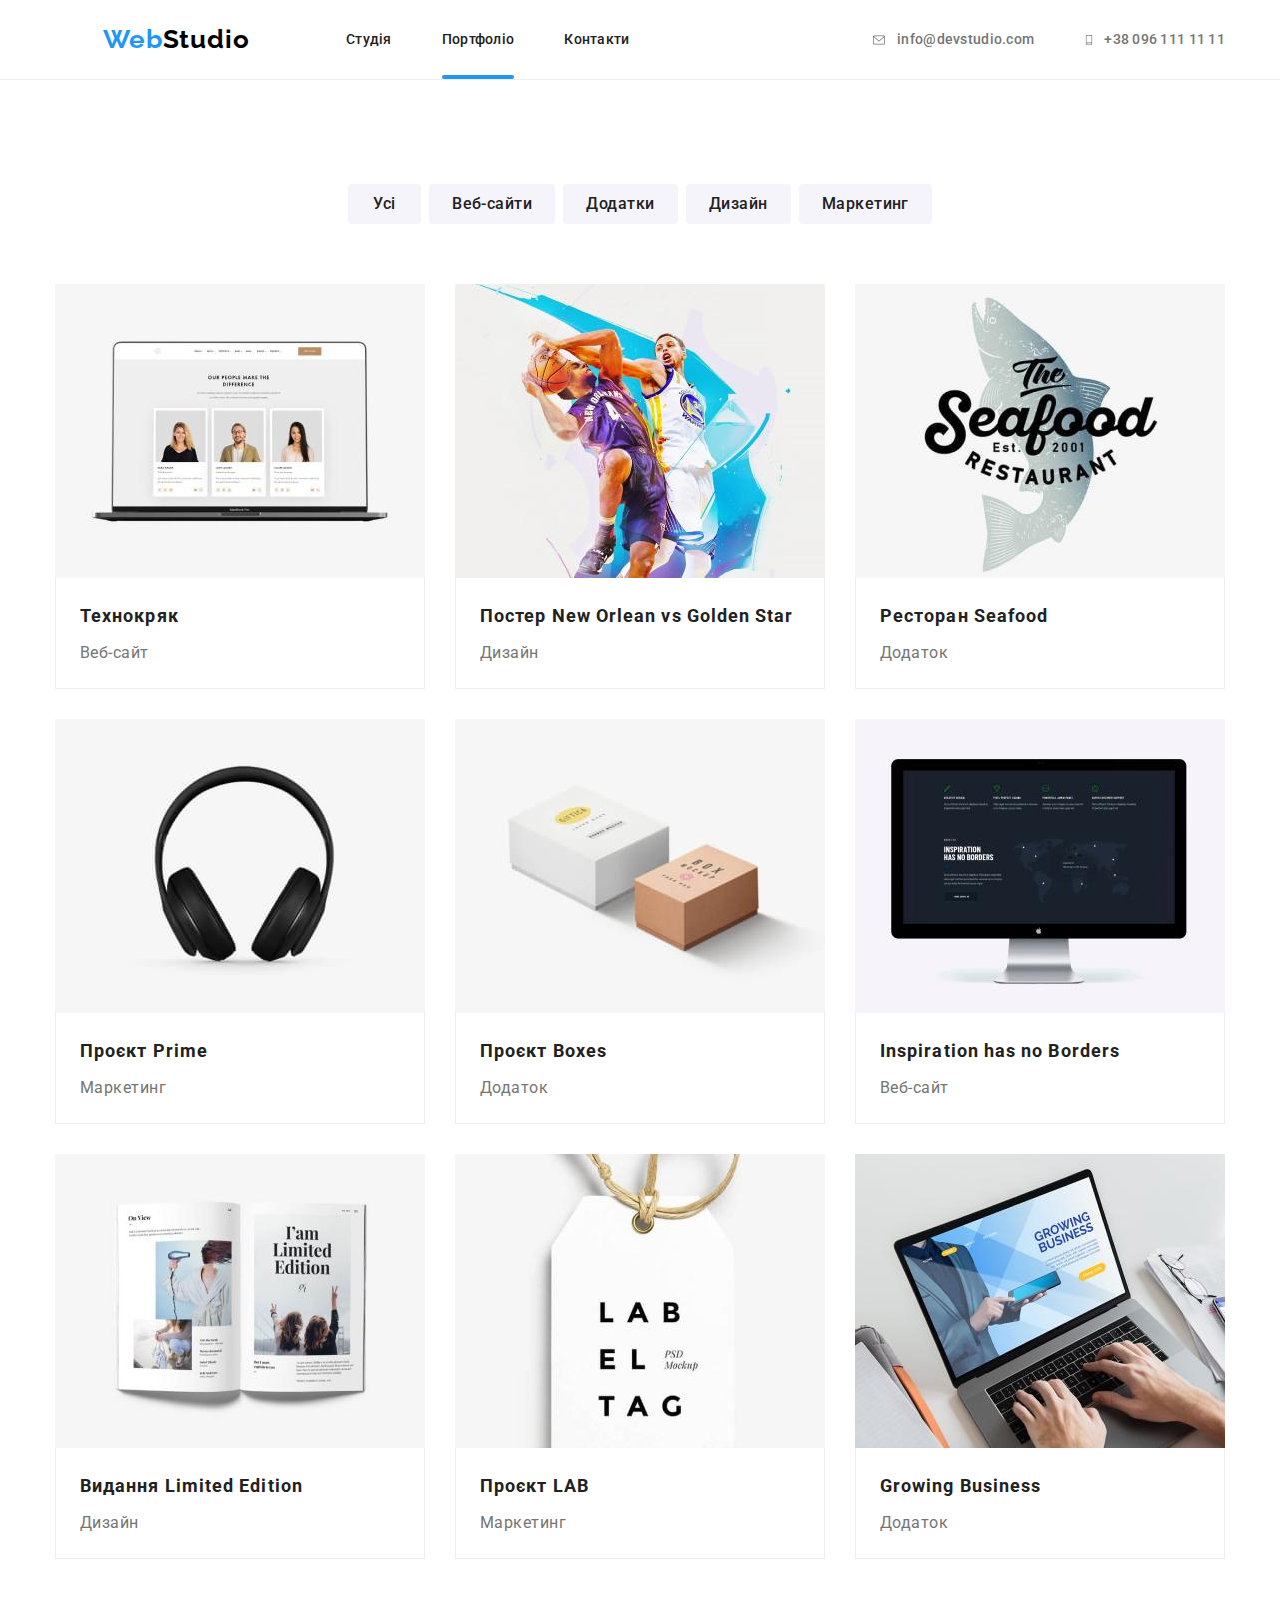
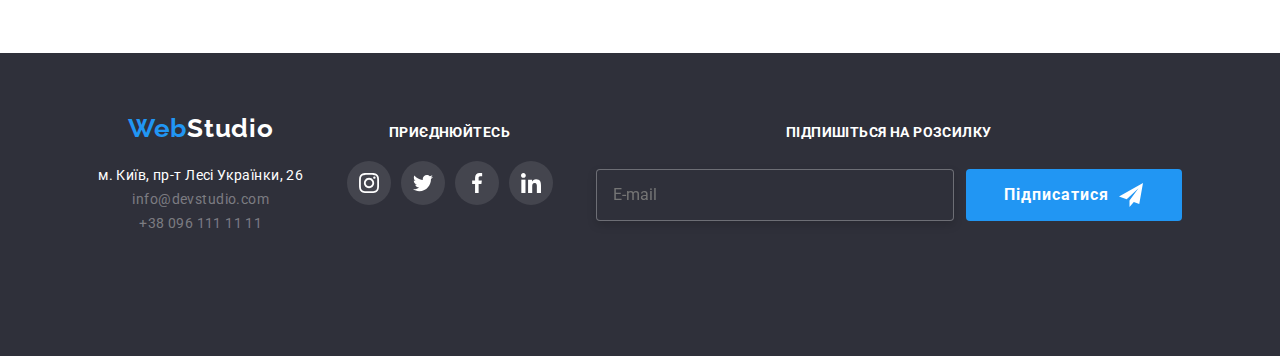
==== commit 5aa31a29: "add style portfolio" ====
--- a/portfolio.html
+++ b/portfolio.html
@@ -21,8 +21,8 @@
          <a class="logo" href="./index.html">Web<span class="logo__header">Studio</span></a>
          
          <ul class="menu">
-           <li><a class="menu__link menu__link--current" href="./index.html">Студія</a></li>
-           <li><a class="menu__link" href="./portfolio.html">Портфоліо</a></li>
+           <li><a class="menu__link " href="./index.html">Студія</a></li>
+           <li><a class="menu__link menu__link--current" href="./portfolio.html">Портфоліо</a></li>
            <li><a class="menu__link" href="">Контакти</a></li>
          </ul>
        </nav>
@@ -73,8 +73,8 @@
                     
                     <a class="card__box" href="#">
                       <div class="thumb">
-                       <img  src="./images/portfolioweb.jpg"
-                        alt="ноутбук" width="370" > 
+                       <img class="prodject__foto" src="./images/portfolioweb.jpg"
+                        alt="ноутбук" > 
                           <div class="overlay">
                           
                             <p class="overlay__discr">Ресурс пропонує
@@ -99,7 +99,7 @@
                     <div class="card__project">
                       <a class="card__box" href="#">
                         <div class="thumb">
-                         <img src="./images/poster.jpg" alt="баскетболісти" width="370">
+                         <img class="prodject__foto" src="./images/poster.jpg" alt="баскетболісти" >
                         
                          <div class="overlay">
                         
@@ -124,7 +124,7 @@
                     <div class="card__project">
                       <a class="card__box" href="#">
                         <div class="thumb">
-                          <img src="./images/restoran.jpg" alt="постерресторана" width="370">
+                          <img class="prodject__foto" src="./images/restoran.jpg" alt="постерресторана" >
                           <div class="overlay">
                             <p class="overlay__discr">Ресурс пропонує
                               комплексні пропозиції з різним рівнем
@@ -146,7 +146,7 @@
                     <div class="card__project">
                       <a class="card__box" href="#">
                         <div class="thumb">
-                         <img src="./images/prime.jpg" alt="навушники" width="370">
+                         <img class="prodject__foto" src="./images/prime.jpg" alt="навушники" >
                         
                          <div class="overlay">
                         
@@ -171,7 +171,7 @@
                     <div class="card__project">
                       <a class="card__box" href="#">
                         <div class="thumb">
-                          <img src="./images/box.jpg" alt="дві коробки" width="370">
+                          <img class="prodject__foto" src="./images/box.jpg" alt="дві коробки" >
                           <div class="overlay">
                             
                             <p class="overlay__discr">Ресурс пропонує
@@ -195,7 +195,7 @@
                     <div class="card__project">
                       <a class="card__box" href="#">
                         <div class="thumb">
-                         <img src="./images/inspiration.jpg" alt="ноутбук" width="370">
+                         <img class="prodject__foto" src="./images/inspiration.jpg" alt="ноутбук" >
 
                          <div class="overlay">
                          
@@ -220,7 +220,7 @@
                     <div class="card__project">
                       <a class="card__box" href="#">
                         <div class="thumb">
-                          <img src="./images/limitededition.jpg" alt="книга" width="370">
+                          <img class="prodject__foto" src="./images/limitededition.jpg" alt="книга" >
 
                           <div class="overlay">
                           
@@ -245,7 +245,7 @@
                     <div class="card__project">
                       <a class="card__box" href="#">
                         <div class="thumb">
-                           <img src="./images/lab.jpg" alt="лейба" width="370">
+                           <img class="prodject__foto" src="./images/lab.jpg" alt="лейба" >
 
                           <div class="overlay">
                           
@@ -270,7 +270,7 @@
                     <div class="card__project">
                       <a class="card__box" href="#">
                         <div class="thumb">
-                          <img src="./images/growing.jpg" alt="ноутбук" width="370">
+                          <img class="prodject__foto" src="./images/growing.jpg" alt="ноутбук" >
 
                          <div class="overlay">
                          
@@ -366,14 +366,14 @@
           </button>
           <div class="mobile-menu--content">
            <ul class="mobile-menu__list">
-             <li class="mobile-menu__item"><a class="mobile-menu__link mobile__link--current " href="./index.html">Студія</a></li>
-             <li class="mobile-menu__item"><a class="mobile-menu__link" href="./portfolio.html">Портфоліо</a></li>
+             <li class="mobile-menu__item"><a class="mobile-menu__link " href="./index.html">Студія</a></li>
+             <li class="mobile-menu__item"><a class="mobile-menu__link mobile__link--current " href="./portfolio.html">Портфоліо</a></li>
              <li class="mobile-menu__item"><a class="mobile-menu__link" href="">Контакти</a></li>
            </ul>
            <ul class="mobile-menu__contact">
           
               <li class="mobile-menu__contact--item">
-               <a class="mobile-menu__contact--link mobile__link--current " href="tel:+380961111111">+38 096 111 11 11 </li>
+               <a class="mobile-menu__contact--link " href="tel:+380961111111">+38 096 111 11 11 </li>
               <li class="mobile-menu__contact--item">
                <a class="mobile-menu__contact--link " href="mailto:info@devstudio.com"> info@devstudio.com </a>
               </li>
--- a/css/main.min.css
+++ b/css/main.min.css
@@ -1 +1 @@
-:root{--accent-color: #2196F3;--activ-color: #188CE8;--primary-text-color: #757575;--primary-text-second-color: #212121;--black-color: #000000;--white-color: #ffffff;--color-text-foter: #ffffff60;--color-bg-hero: #2F303A;--color-bg-section: #F5F5F5;--color-bg-ss: #F5F4FA;--color-border: rgba(238, 238, 238, 1);--color-clients: #AFB1B8;--color-bg-link: rgba(255, 255, 255, 0.1);--color-fon: rgba(47, 48, 58, 0.8);--accent-color-opacity: rgba(33, 150, 243, 0.9);--color-backdrop: rgba(0, 0, 0, 0.2);--color-border-modal: rgba(0, 0, 0, 0.1);--color-border-input: rgba(33, 33, 33, 0.2);--color-textarea: rgba(117, 117, 117, 0.5);--color-input: rgba(255, 255, 255, 0.6)}body{font-family:Roboto,sans-serif;color:var(--primary-text-color);background-color:var(--white-color)}*::after,*::before{-webkit-box-sizing:inherit;box-sizing:inherit}img{display:block;max-width:100%;height:auto}ul{margin:0;list-style:none}@media(max-width: 1199px){.about__section{display:none}}.about{max-width:1200px;padding:0 15px 94px;margin-left:auto;margin-right:auto}.about__title{margin:0 0 50px;font-weight:700;font-size:36px;line-height:1.16;text-align:center;letter-spacing:.03em;color:var(--primary-text-second-color)}.about__list{gap:30px;display:-webkit-box;display:-ms-flexbox;display:flex;margin:0 0;padding:0;list-style-type:none}.about__item{position:relative}.about__content{position:absolute;bottom:0;display:-webkit-box;display:-ms-flexbox;display:flex;width:370px;height:70px;background-color:var(--color-fon)}.about__text{display:-webkit-box;display:-ms-flexbox;display:flex;-webkit-box-flex:1;-ms-flex-positive:1;flex-grow:1;-webkit-box-pack:center;-ms-flex-pack:center;justify-content:center;-webkit-box-align:center;-ms-flex-align:center;align-items:center;margin:0 0;color:var(--white-color);font-weight:700;font-size:14px;line-height:1.14;text-align:center;letter-spacing:.03em;text-transform:uppercase}.visually__hidden{position:absolute;white-space:nowrap;width:1px;height:1px;overflow:hidden;border:0;padding:0;clip:rect(0 0 0 0);-webkit-clip-path:inset(50%);clip-path:inset(50%);margin:-1px}.icon__conteiner{display:-webkit-box;display:-ms-flexbox;display:flex;-webkit-box-align:center;-ms-flex-align:center;align-items:center;-webkit-box-pack:center;-ms-flex-pack:center;justify-content:center;height:120px;background-color:var(--color-bg-ss);margin-bottom:30px}@media(min-width: 1200px){.icon__conteiner{width:270px}}.benefits__list{gap:30px;padding:0;margin:0 0;list-style-type:none}@media(min-width: 480px){.benefits__list{display:-webkit-box;display:-ms-flexbox;display:flex;-ms-flex-wrap:wrap;flex-wrap:wrap}}@media(min-width: 768px){.benefits__list{display:-webkit-box;display:-ms-flexbox;display:flex;-ms-flex-wrap:wrap;flex-wrap:wrap}}@media(min-width: 1200px){.benefits__list{-ms-flex-wrap:nowrap;flex-wrap:nowrap}}@media(min-width: 768px){.benefits__item{width:calc((100% - 30px)/2)}}.benefits__title{margin:0 0 10px;font-weight:700;font-size:14px;line-height:1.14;letter-spacing:.03em;text-transform:uppercase;color:var(--primary-text-second-color)}.benefits__discr{margin:0 0;font-weight:400;font-size:14px;line-height:1.71;letter-spacing:.03em}.button{font-family:inherit;font-weight:700;font-size:16px;line-height:1.88;text-align:center;letter-spacing:.06em;display:inline-block;min-width:216px;border-radius:4px;border:1px solid rgba(0,0,0,0);padding:10px 32px;cursor:pointer;color:var(--white-color);background-color:var(--accent-color);-webkit-transition:background-color 250ms cubic-bezier(0.4, 0, 0.2, 1);transition:background-color 250ms cubic-bezier(0.4, 0, 0.2, 1)}.button:hover,.button:focus{background-color:var(--activ-color)}.clients__title{font-weight:700;font-size:36px;line-height:1.16;text-align:center;letter-spacing:.03em;color:var(--primary-text-second-color);margin:0 0 50px}.clients__list{-webkit-box-pack:center;-ms-flex-pack:center;justify-content:center;-webkit-box-align:center;-ms-flex-align:center;align-items:center;gap:30px;list-style-type:none;margin:0 0;padding:0 0}@media(min-width: 480px){.clients__list{display:-webkit-box;display:-ms-flexbox;display:flex;-ms-flex-wrap:wrap;flex-wrap:wrap}}.clients__item{margin-bottom:10px;height:92px}@media(min-width: 480px){.clients__item{width:210px}}@media(min-width: 768px){.clients__item{width:226px}}@media(min-width: 1200px){.clients__item{width:170px}}.clients__link{display:-webkit-box;display:-ms-flexbox;display:flex;-webkit-box-align:center;-ms-flex-align:center;align-items:center;-webkit-box-pack:center;-ms-flex-pack:center;justify-content:center;width:100%;height:100%;fill:var(--color-clients);border:1px solid var(--color-clients);border-radius:4px;cursor:pointer;-webkit-transition:border 250ms cubic-bezier(0.4, 0, 0.2, 1),fill 250ms cubic-bezier(0.4, 0, 0.2, 1);transition:border 250ms cubic-bezier(0.4, 0, 0.2, 1),fill 250ms cubic-bezier(0.4, 0, 0.2, 1)}.clients__link:hover{fill:var(--accent-color);border:1px solid var(--accent-color)}.comand{background-color:var(--color-bg-ss)}.comand__title{margin:0 0 30px;font-weight:700;font-size:36px;line-height:1.16;text-align:center;letter-spacing:.03em;color:var(--primary-text-second-color)}@media(min-width: 1200px){.comand__title{margin-bottom:50px}}.comand__list{gap:30px;margin:0 0;padding:0 0;list-style-type:none}@media(min-width: 768px){.comand__list{display:-webkit-box;display:-ms-flexbox;display:flex;-ms-flex-wrap:wrap;flex-wrap:wrap}}.comand__item{margin-bottom:30px}.comand__item:last-child{margin-bottom:0}@media(min-width: 768px){.comand__item{margin-bottom:0}}.comand__pfoto{width:450px;margin:0 0 30px}@media(min-width: 768px){.comand__pfoto{width:354px}}@media(min-width: 1200px){.comand__pfoto{width:270px}}.comand__name{margin:0 0 10px;font-weight:500;font-size:16px;line-height:1.18;letter-spacing:.03em;text-align:center;color:var(--primary-text-second-color)}.comand__discr{margin:0 0 16px;font-size:16px;line-height:1.18;letter-spacing:.03em;text-align:center}.socials__list{display:-webkit-box;display:-ms-flexbox;display:flex;-webkit-box-pack:center;-ms-flex-pack:center;justify-content:center;-webkit-box-align:center;-ms-flex-align:center;align-items:center;gap:10px;list-style-type:none;padding:0 0 30px}.socials__item{width:44px;height:44px}.socials__link{display:-webkit-box;display:-ms-flexbox;display:flex;-webkit-box-pack:center;-ms-flex-pack:center;justify-content:center;-webkit-box-align:center;-ms-flex-align:center;align-items:center;width:100%;height:100%;border-radius:50%;fill:var(--primary-text-color);-webkit-transition:background-color 250ms cubic-bezier(0.4, 0, 0.2, 1),fill 250ms cubic-bezier(0.4, 0, 0.2, 1);transition:background-color 250ms cubic-bezier(0.4, 0, 0.2, 1),fill 250ms cubic-bezier(0.4, 0, 0.2, 1)}.socials__link:hover{background-color:var(--accent-color);fill:var(--white-color)}.comand__card{-webkit-box-shadow:0px 1px 3px rgba(0,0,0,.12),0px 1px 1px rgba(0,0,0,.14),0px 2px 1px rgba(0,0,0,.2);box-shadow:0px 1px 3px rgba(0,0,0,.12),0px 1px 1px rgba(0,0,0,.14),0px 2px 1px rgba(0,0,0,.2);border-radius:0px 0px 4px 4px;background-color:var(--white-color)}@media(min-width: 768px){.comand__card{margin-bottom:0}}.filtr__list{display:-webkit-box;display:-ms-flexbox;display:flex;-webkit-box-align:center;-ms-flex-align:center;align-items:center;-webkit-box-pack:center;-ms-flex-pack:center;justify-content:center;gap:8px;list-style-type:none;padding:0 0;margin:0 0 50px}.filtr__button{font-family:inherit;font-weight:500;font-size:16px;line-height:1.62;text-align:center;letter-spacing:.03em;color:var(--primary-text-second-color);background-color:var(--color-bg-ss);border-radius:4px;border:1px solid rgba(0,0,0,0);cursor:pointer;padding:6px 22px;min-width:73px;-webkit-transition:color 250ms cubic-bezier(0.4, 0, 0.2, 1),background-color 250ms cubic-bezier(0.4, 0, 0.2, 1),-webkit-box-shadow 250ms cubic-bezier(0.4, 0, 0.2, 1);transition:color 250ms cubic-bezier(0.4, 0, 0.2, 1),background-color 250ms cubic-bezier(0.4, 0, 0.2, 1),-webkit-box-shadow 250ms cubic-bezier(0.4, 0, 0.2, 1);transition:color 250ms cubic-bezier(0.4, 0, 0.2, 1),background-color 250ms cubic-bezier(0.4, 0, 0.2, 1),box-shadow 250ms cubic-bezier(0.4, 0, 0.2, 1);transition:color 250ms cubic-bezier(0.4, 0, 0.2, 1),background-color 250ms cubic-bezier(0.4, 0, 0.2, 1),box-shadow 250ms cubic-bezier(0.4, 0, 0.2, 1),-webkit-box-shadow 250ms cubic-bezier(0.4, 0, 0.2, 1)}.filtr__button :first-child{padding:6px 25px}.filtr__button:hover,.filtr__button:focus{color:var(--white-color);background-color:var(--accent-color);-webkit-box-shadow:0px 3px 1px rgba(0,0,0,.1),0px 1px 2px rgba(0,0,0,.08),0px 2px 2px rgba(0,0,0,.12);box-shadow:0px 3px 1px rgba(0,0,0,.1),0px 1px 2px rgba(0,0,0,.08),0px 2px 2px rgba(0,0,0,.12)}.form-field__label{display:block;margin-bottom:4px;font-size:12px;line-height:1.16;letter-spacing:.01em}.form-field__input{height:40px;width:100%;padding-left:42px;padding-right:12px;border:1px solid var(--color-border-input);border-radius:4px;outline:none}.form-field__input:focus{border-color:var(--accent-color);-webkit-transition:border-color 250ms cubic-bezier(0.4, 0, 0.2, 1);transition:border-color 250ms cubic-bezier(0.4, 0, 0.2, 1)}.form-field__input:focus+.form-field__icon{fill:var(--accent-color);-webkit-transition:fill 250ms cubic-bezier(0.4, 0, 0.2, 1);transition:fill 250ms cubic-bezier(0.4, 0, 0.2, 1)}.form-field__control{position:relative}.form-field__icon{position:absolute;top:50%;left:12px;-webkit-transform:translateY(-50%);transform:translateY(-50%)}.modal__form-coments{margin-bottom:20px}.form-field__textarea{height:120px;width:100%;padding:12px 16px;border:1px solid var(--color-border-input);border-radius:4px;outline:none;resize:none}.form-field__textarea:focus{border-color:var(--accent-color);-webkit-transition:border-color 250ms cubic-bezier(0.4, 0, 0.2, 1);transition:border-color 250ms cubic-bezier(0.4, 0, 0.2, 1)}.form-field__textarea::-webkit-input-placeholder{font-size:12px;line-height:1.16;letter-spacing:.01em;color:var(--color-textarea)}.form-field__textarea::-moz-placeholder{font-size:12px;line-height:1.16;letter-spacing:.01em;color:var(--color-textarea)}.form-field__textarea:-ms-input-placeholder{font-size:12px;line-height:1.16;letter-spacing:.01em;color:var(--color-textarea)}.form-field__textarea::-ms-input-placeholder{font-size:12px;line-height:1.16;letter-spacing:.01em;color:var(--color-textarea)}.form-field__textarea::placeholder{font-size:12px;line-height:1.16;letter-spacing:.01em;color:var(--color-textarea)}.checkbox{margin-bottom:30px}.checkbox__link{color:var(--accent-color)}.check__input{position:absolute;-webkit-appearance:none;-moz-appearance:none;appearance:none}.check__box{display:inline-block;width:16px;height:15px;border:1px solid;border-radius:4px;fill:var(--white-color)}.check__input:checked+.check__box{background-color:var(--accent-color);border-color:var(--accent-color);background-origin:border-box;-webkit-transition:background-color 250ms cubic-bezier(0.4, 0, 0.2, 1),border-color 250ms cubic-bezier(0.4, 0, 0.2, 1);transition:background-color 250ms cubic-bezier(0.4, 0, 0.2, 1),border-color 250ms cubic-bezier(0.4, 0, 0.2, 1)}.terms__checkbox{display:inline-block}.form-submit{display:-webkit-box;display:-ms-flexbox;display:flex;-webkit-box-pack:center;-ms-flex-pack:center;justify-content:center;margin:0 auto;-webkit-box-shadow:0px 1px 3px rgba(0,0,0,.12),0px 1px 1px rgba(0,0,0,.14),0px 2px 1px rgba(0,0,0,.2);box-shadow:0px 1px 3px rgba(0,0,0,.12),0px 1px 1px rgba(0,0,0,.14),0px 2px 1px rgba(0,0,0,.2)}.hero__section{height:600px;max-width:1600px;margin:0 auto;background-size:cover;background-repeat:no-repeat;background-position:center;text-align:center;color:var(--white-color);background-color:var(--color-bg-hero);background-image:-webkit-gradient(linear, left top, right top, from(rgba(47, 48, 58, 0.4)), to(rgba(47, 48, 58, 0.4))),url(../images/hero.jpg);background-image:linear-gradient(to right, rgba(47, 48, 58, 0.4), rgba(47, 48, 58, 0.4)),url(../images/hero.jpg)}.hero__conteiner{padding-top:100px;padding-bottom:100px;max-width:1200px;padding-left:15px;padding-right:15px;margin-left:auto;margin-right:auto}@media(min-width: 480px){.hero__conteiner{width:480px;padding-top:200px;padding-bottom:200px}}@media(min-width: 768px){.hero__conteiner{width:768px}}@media(min-width: 1200px){.hero__conteiner{width:1200px}}.hero__title{margin:0 0 30px;font-weight:900;font-size:44px;line-height:1.66;letter-spacing:.06em;text-transform:uppercase}.logo{font-family:Raleway,sans-serif;font-weight:700;font-size:26px;line-height:1.19;letter-spacing:.03em;text-decoration:none;color:var(--accent-color)}.logo__header{color:var(--black-color)}.logo__footer{font-weight:700;font-size:26px;line-height:1.19;letter-spacing:.03em;color:var(--white-color)}.mobile-menu{position:fixed;top:0;left:0;width:100vw;height:100vh;padding:48px 40px;z-index:100;-ms-flex-pack:distribute;justify-content:space-around;-webkit-box-orient:vertical;-webkit-box-direction:normal;-ms-flex-direction:column;flex-direction:column;background-color:var(--white-color);-webkit-transform:translateX(100%);transform:translateX(100%);-webkit-transition:-webkit-transform 500ms;transition:-webkit-transform 500ms;transition:transform 500ms;transition:transform 500ms, -webkit-transform 500ms;overflow-y:scroll;max-height:796px}@media(max-width: 480px){.mobile-menu{position:absolute;top:0;left:0;-webkit-transform:translateX(-100%);transform:translateX(-100%);-webkit-transition:-webkit-transform 500ms;transition:-webkit-transform 500ms;transition:transform 500ms;transition:transform 500ms, -webkit-transform 500ms;overflow-y:scroll}}.mobile-menu__list{margin-bottom:100px;padding:0}@media(min-width: 480px){.mobile-menu__list{margin-bottom:306px}}.mobile-menu__item:not(:last-child){margin-bottom:32px}.mobile-menu__link{font-weight:500;font-size:20px;line-height:1.175;letter-spacing:.02em;text-decoration:none;color:var(--primary-text-second-color)}@media(min-width: 480px){.mobile-menu__link{font-size:40px}}.mobile-menu__button{display:-webkit-box;display:-ms-flexbox;display:flex;-webkit-box-pack:center;-ms-flex-pack:center;justify-content:center;-webkit-box-align:center;-ms-flex-align:center;align-items:center;position:absolute;top:10px;right:15px;cursor:pointer}.mobile-menu.is-open{-webkit-transform:translateX(0);transform:translateX(0)}.close-icon{width:40px;height:40px;background-color:var(--white-color);border-radius:50%;border:none;fill:currentColor}.close-icon:hover,.close-icon:focus{fill:var(--accent-color)}.mobile-menu__contact{margin:0;margin-bottom:64px;padding:0}.mobile-menu__contact--link{font-style:normal;font-weight:500;font-size:15px;line-height:1.166;letter-spacing:.02em;text-decoration:none;color:var(--primary-text-color)}.mobile-menu__contact--item:not(:last-child){margin-bottom:32px}@media(min-width: 480px){.mobile-menu__contact--link{font-size:24px}}.mobile-menu__socials{-webkit-box-align:center;-ms-flex-align:center;align-items:center;-webkit-box-pack:start;-ms-flex-pack:start;justify-content:flex-start;gap:20px;padding:0}.mobile-menu__socials--item{display:inline-block}.mobile-menu__socials--link{font-style:normal;font-weight:500;font-size:15px;line-height:1.22;letter-spacing:.02em;text-decoration:none;color:var(--accent-color)}@media(min-width: 480px){.mobile-menu__socials--link{font-size:18px}}.mobile-menu__socials--item:not(last-child)::after{content:"";width:22px;height:0px;border:1px solid rgba(33,33,33,.2);margin-left:10px;margin-right:10px;background-color:rgba(33,33,33,.2)}.mobile__link--current{color:var(--accent-color)}.backdrop{position:fixed;top:0;left:0;width:100%;height:100%;background-color:var(--color-backdrop);opacity:1;-webkit-transition:opacity 250ms cubic-bezier(0.4, 0, 0.2, 1);transition:opacity 250ms cubic-bezier(0.4, 0, 0.2, 1)}.backdrop.is-hidden .modal{-webkit-transform:translate(-50%, -50%) scale(0.2);transform:translate(-50%, -50%) scale(0.2)}.modal{position:absolute;top:50%;left:50%;-webkit-transform:translate(-50%, -50%) scale(1);transform:translate(-50%, -50%) scale(1);display:-webkit-box;display:-ms-flexbox;display:flex;-webkit-box-align:center;-ms-flex-align:center;align-items:center;-webkit-box-pack:center;-ms-flex-pack:center;justify-content:center;max-width:528px;max-height:581px;height:100%;border-radius:4px;-webkit-transition:-webkit-transform 250ms cubic-bezier(0.4, 0, 0.2, 1);transition:-webkit-transform 250ms cubic-bezier(0.4, 0, 0.2, 1);transition:transform 250ms cubic-bezier(0.4, 0, 0.2, 1);transition:transform 250ms cubic-bezier(0.4, 0, 0.2, 1), -webkit-transform 250ms cubic-bezier(0.4, 0, 0.2, 1);overflow-y:scroll}.modal__container{position:relative;width:100%;height:100%;padding:5px;background-color:var(--white-color)}@media(min-width: 480px){.modal__container{width:480px}}@media(min-width: 768px){.modal__container{width:768px}}@media(min-width: 1200px){.modal__container{width:1200px}}@media(min-width: 1200px){.modal__container{padding:40px}}.is-hidden{opacity:0;visibility:hidden;pointer-events:none}.modal__close{display:-webkit-box;display:-ms-flexbox;display:flex;-webkit-box-pack:center;-ms-flex-pack:center;justify-content:center;-webkit-box-align:center;-ms-flex-align:center;align-items:center;position:absolute;top:8px;right:8px}.button__icon{width:30px;height:30px;background-color:var(--white-color);color:var(--black-color);border-radius:50%;border:1px solid var(--color-border-modal);cursor:pointer}.button__icon{fill:currentColor}.button__icon:hover{fill:var(--accent-color);-webkit-transition:fill 250ms cubic-bezier(0.4, 0, 0.2, 1);transition:fill 250ms cubic-bezier(0.4, 0, 0.2, 1)}.modal__title{margin:0 0 12px;font-weight:700;font-size:11px;line-height:1.15;text-align:center;letter-spacing:.03em;color:var(--primary-text-second-color)}@media(min-width: 768px){.modal__title{font-size:20px}}.modal__form-field{margin-bottom:10px}.checkbox__label{font-weight:400;font-size:14px;line-height:1.71;letter-spacing:.03em}.projects__list{padding:0;margin:0;display:-webkit-box;display:-ms-flexbox;display:flex;gap:30px;-ms-flex-wrap:wrap;flex-wrap:wrap;list-style-type:none}.project__item{width:calc((100% - 60px)/3);-webkit-transition:-webkit-box-shadow 250ms cubic-bezier(0.4, 0, 0.2, 1);transition:-webkit-box-shadow 250ms cubic-bezier(0.4, 0, 0.2, 1);transition:box-shadow 250ms cubic-bezier(0.4, 0, 0.2, 1);transition:box-shadow 250ms cubic-bezier(0.4, 0, 0.2, 1), -webkit-box-shadow 250ms cubic-bezier(0.4, 0, 0.2, 1)}.card__box{background-color:var(--accent-color);overflow:hidden;text-decoration:none;color:var(--primary-text-color)}.project__item:hover{-webkit-box-shadow:0px 1px 1px rgba(0,0,0,.12),0px 4px 4px rgba(0,0,0,.06),1px 4px 6px rgba(0,0,0,.16);box-shadow:0px 1px 1px rgba(0,0,0,.12),0px 4px 4px rgba(0,0,0,.06),1px 4px 6px rgba(0,0,0,.16)}.card__content{padding:20px 24px;border-bottom:1px solid var(--color-border);border-left:1px solid var(--color-border);border-right:1px solid var(--color-border)}.card__title{margin:0 0 4px;font-weight:700;font-size:18px;line-height:2;letter-spacing:.06em;color:var(--primary-text-second-color)}.card__discr{margin:0 0;font-size:16px;line-height:1.88;letter-spacing:.03em}.thumb{position:relative;overflow:hidden;top:0;left:0}.overlay{position:absolute;top:0;left:0;width:100%;height:100%;background-color:var(--accent-color-opacity);-webkit-transform:translatey(100%);transform:translatey(100%);-webkit-transition:-webkit-transform 250ms cubic-bezier(0.4, 0, 0.2, 1);transition:-webkit-transform 250ms cubic-bezier(0.4, 0, 0.2, 1);transition:transform 250ms cubic-bezier(0.4, 0, 0.2, 1);transition:transform 250ms cubic-bezier(0.4, 0, 0.2, 1), -webkit-transform 250ms cubic-bezier(0.4, 0, 0.2, 1)}.project__item:hover .overlay{-webkit-transform:translatey(0);transform:translatey(0)}.overlay__discr{font-size:18px;line-height:1.56;letter-spacing:.03em;color:var(--white-color);margin:0;padding:63px 18px}.conteiner{max-width:1200px;padding:94px 15px;margin-left:auto;margin-right:auto}@media(min-width: 480px){.conteiner{width:480px}}@media(min-width: 768px){.conteiner{width:768px}}@media(min-width: 1200px){.conteiner{width:1200px}}.header{position:relative;border-bottom:1px solid var(--color-border)}.header__conteiner{height:79px;-webkit-box-align:center;-ms-flex-align:center;align-items:center;-webkit-box-pack:justify;-ms-flex-pack:justify;justify-content:space-between;display:-webkit-box;display:-ms-flexbox;display:flex;max-width:1200px;padding:32px 15px;margin-left:auto;margin-right:auto}.header__nav{-webkit-box-align:center;-ms-flex-align:center;align-items:center;-webkit-box-flex:1;-ms-flex-positive:1;flex-grow:1;display:-webkit-box;display:-ms-flexbox;display:flex}@media(min-width: 768px){.header__nav{-ms-flex-pack:distribute;justify-content:space-around}}@media(min-width: 768px){.header__contact{display:-webkit-box;display:-ms-flexbox;display:flex;-webkit-box-flex:1;-ms-flex-positive:1;flex-grow:1;-webkit-box-pack:center;-ms-flex-pack:center;justify-content:center}}@media(min-width: 1200px){.header__contact{-webkit-box-pack:end;-ms-flex-pack:end;justify-content:flex-end}}@media(min-width: 768px){.menu.header__contact--menu{display:inline-block}}@media(min-width: 1200px){.menu.header__contact--menu{display:-webkit-box;display:-ms-flexbox;display:flex}}@media(min-width: 768px){.header__contact--item{margin-bottom:10px}}@media(min-width: 768px){.header__contact--item:not(:last-child){margin-bottom:10px}}@media(min-width: 1200px){.header__contact--item:not(:last-child):not(:last-child){margin-bottom:0}}.menu__link--current{color:var(--accent-color)}.menu__link--current::after{position:absolute;bottom:0;left:0;content:"";width:100%;height:4px;background-color:var(--accent-color);border-radius:2px}.menu{display:none}@media(min-width: 768px){.menu{gap:50px;display:-webkit-box;display:-ms-flexbox;display:flex;margin:0 0;padding:0 0;font-weight:500;font-size:14px;line-height:1.14;letter-spacing:.02em;list-style-type:none}}.menu__link{position:relative;padding-top:32px;padding-bottom:32px;color:var(--primary-text-second-color);text-decoration:none;-webkit-transition:color 250ms cubic-bezier(0.4, 0, 0.2, 1);transition:color 250ms cubic-bezier(0.4, 0, 0.2, 1)}.menu__link:hover,.menu__link:focus{color:var(--accent-color)}.menu__item{text-decoration:none;color:var(--primary-text-color);display:-webkit-box;display:-ms-flexbox;display:flex;-webkit-box-align:center;-ms-flex-align:center;align-items:center;-webkit-transition:color 250ms cubic-bezier(0.4, 0, 0.2, 1);transition:color 250ms cubic-bezier(0.4, 0, 0.2, 1)}.menu__item:hover,.menu__item:focus{color:var(--accent-color)}.menu__icon{fill:currentColor;margin-right:10px}.burger{display:inline-block;margin:0;padding:0;border:none;background-color:rgba(0,0,0,0)}@media(min-width: 768px){.burger{display:none}}.burger.icon-close{display:none}.footer{background-color:var(--color-bg-hero)}.footer__conteiner{text-align:center;-webkit-box-align:baseline;-ms-flex-align:baseline;align-items:baseline;-webkit-box-pack:justify;-ms-flex-pack:justify;justify-content:space-between;padding-top:60px;padding-bottom:60px;max-width:1200px;padding-left:15px;padding-right:15px;margin-left:auto;margin-right:auto}@media(min-width: 480px){.footer__conteiner{width:480px}}@media(min-width: 768px){.footer__conteiner{width:768px;display:-webkit-box;display:-ms-flexbox;display:flex;-ms-flex-wrap:wrap;flex-wrap:wrap;-webkit-box-pack:space-evenly;-ms-flex-pack:space-evenly;justify-content:space-evenly}}@media(min-width: 1200px){.footer__conteiner{width:1200px;-ms-flex-wrap:nowrap;flex-wrap:nowrap}}.address__conteiner{margin:20px 0 0}.adress{font-style:normal;font-weight:400;font-size:14px;line-height:1.71;letter-spacing:.03em;text-decoration:none;color:var(--white-color)}.footer__list{margin:0;margin-bottom:60px;padding:0 0;list-style-type:none}.footer__mail,.footer__tel{font-style:normal;font-weight:400;font-size:14px;line-height:1.71;letter-spacing:.03em;color:var(--color-text-foter);text-decoration:none}.footer__title{font-weight:700;font-size:14px;line-height:1.14;letter-spacing:.03em;text-transform:uppercase;text-align:center;color:var(--white-color);margin:0 0 20px}.socials__link--activ{background-color:var(--color-bg-link);fill:var(--white-color);-webkit-transition:background-color 250ms cubic-bezier(0.4, 0, 0.2, 1);transition:background-color 250ms cubic-bezier(0.4, 0, 0.2, 1)}.socials__link--activ:hover{background-color:var(--accent-color)}.subsribe__title{margin:0 0 28px;font-weight:700;font-size:14px;line-height:1.14;letter-spacing:.03em;text-transform:uppercase;color:var(--white-color)}.subsribe__form{gap:12px}@media(min-width: 1200px){.subsribe__form{display:-webkit-box;display:-ms-flexbox;display:flex}}.subsribe__input{border:1px solid rgba(255,255,255,.3);-webkit-filter:drop-shadow(0px 4px 4px rgba(0, 0, 0, 0.15));filter:drop-shadow(0px 4px 4px rgba(0, 0, 0, 0.15));border-radius:4px;width:80%;outline:none;padding:15px 16px;margin-bottom:20px;background:var(--color-bg-hero)}@media(min-width: 1200px){.subsribe__input{margin-bottom:0;width:358px}}.subsribe__form::-webkit-input-placeholder{font-size:16px;line-height:1.25;letter-spacing:.03em;color:var(--color-input)}.subsribe__form::-moz-placeholder{font-size:16px;line-height:1.25;letter-spacing:.03em;color:var(--color-input)}.subsribe__form:-ms-input-placeholder{font-size:16px;line-height:1.25;letter-spacing:.03em;color:var(--color-input)}.subsribe__form::-ms-input-placeholder{font-size:16px;line-height:1.25;letter-spacing:.03em;color:var(--color-input)}.subsribe__form::placeholder{font-size:16px;line-height:1.25;letter-spacing:.03em;color:var(--color-input)}@media(min-width: 1200px){.subsribe{display:-webkit-box;display:-ms-flexbox;display:flex;-webkit-box-align:center;-ms-flex-align:center;align-items:center;-webkit-box-pack:center;-ms-flex-pack:center;justify-content:center;gap:10px}}.subsribe__icon{margin-left:10px;fill:var(--white-color)}@media(min-width: 1200px){.subsribe__icon{margin-left:0}}/*# sourceMappingURL=main.min.css.map */+:root{--accent-color: #2196F3;--activ-color: #188CE8;--primary-text-color: #757575;--primary-text-second-color: #212121;--black-color: #000000;--white-color: #ffffff;--color-text-foter: #ffffff60;--color-bg-hero: #2F303A;--color-bg-section: #F5F5F5;--color-bg-ss: #F5F4FA;--color-border: rgba(238, 238, 238, 1);--color-clients: #AFB1B8;--color-bg-link: rgba(255, 255, 255, 0.1);--color-fon: rgba(47, 48, 58, 0.8);--accent-color-opacity: rgba(33, 150, 243, 0.9);--color-backdrop: rgba(0, 0, 0, 0.2);--color-border-modal: rgba(0, 0, 0, 0.1);--color-border-input: rgba(33, 33, 33, 0.2);--color-textarea: rgba(117, 117, 117, 0.5);--color-input: rgba(255, 255, 255, 0.6)}body{font-family:Roboto,sans-serif;color:var(--primary-text-color);background-color:var(--white-color)}*::after,*::before{-webkit-box-sizing:inherit;box-sizing:inherit}img{display:block;max-width:100%;height:auto}ul{margin:0;list-style:none}@media(max-width: 1199px){.about__section{display:none}}.about{max-width:1200px;padding:0 15px 94px;margin-left:auto;margin-right:auto}.about__title{margin:0 0 50px;font-weight:700;font-size:36px;line-height:1.16;text-align:center;letter-spacing:.03em;color:var(--primary-text-second-color)}.about__list{gap:30px;display:-webkit-box;display:-ms-flexbox;display:flex;margin:0 0;padding:0;list-style-type:none}.about__item{position:relative}.about__content{position:absolute;bottom:0;display:-webkit-box;display:-ms-flexbox;display:flex;width:370px;height:70px;background-color:var(--color-fon)}.about__text{display:-webkit-box;display:-ms-flexbox;display:flex;-webkit-box-flex:1;-ms-flex-positive:1;flex-grow:1;-webkit-box-pack:center;-ms-flex-pack:center;justify-content:center;-webkit-box-align:center;-ms-flex-align:center;align-items:center;margin:0 0;color:var(--white-color);font-weight:700;font-size:14px;line-height:1.14;text-align:center;letter-spacing:.03em;text-transform:uppercase}.visually__hidden{position:absolute;white-space:nowrap;width:1px;height:1px;overflow:hidden;border:0;padding:0;clip:rect(0 0 0 0);-webkit-clip-path:inset(50%);clip-path:inset(50%);margin:-1px}.icon__conteiner{display:-webkit-box;display:-ms-flexbox;display:flex;-webkit-box-align:center;-ms-flex-align:center;align-items:center;-webkit-box-pack:center;-ms-flex-pack:center;justify-content:center;height:120px;background-color:var(--color-bg-ss);margin-bottom:30px}@media(min-width: 1200px){.icon__conteiner{width:270px}}.benefits__list{gap:30px;padding:0;margin:0 0;list-style-type:none}@media(min-width: 480px){.benefits__list{display:-webkit-box;display:-ms-flexbox;display:flex;-ms-flex-wrap:wrap;flex-wrap:wrap}}@media(min-width: 768px){.benefits__list{display:-webkit-box;display:-ms-flexbox;display:flex;-ms-flex-wrap:wrap;flex-wrap:wrap}}@media(min-width: 1200px){.benefits__list{-ms-flex-wrap:nowrap;flex-wrap:nowrap}}@media(min-width: 768px){.benefits__item{width:calc((100% - 30px)/2)}}.benefits__title{margin:0 0 10px;font-weight:700;font-size:14px;line-height:1.14;letter-spacing:.03em;text-transform:uppercase;color:var(--primary-text-second-color)}.benefits__discr{margin:0 0;font-weight:400;font-size:14px;line-height:1.71;letter-spacing:.03em}.button{font-family:inherit;font-weight:700;font-size:16px;line-height:1.88;text-align:center;letter-spacing:.06em;display:inline-block;min-width:216px;border-radius:4px;border:1px solid rgba(0,0,0,0);padding:10px 32px;cursor:pointer;color:var(--white-color);background-color:var(--accent-color);-webkit-transition:background-color 250ms cubic-bezier(0.4, 0, 0.2, 1);transition:background-color 250ms cubic-bezier(0.4, 0, 0.2, 1)}.button:hover,.button:focus{background-color:var(--activ-color)}.clients__title{font-weight:700;font-size:36px;line-height:1.16;text-align:center;letter-spacing:.03em;color:var(--primary-text-second-color);margin:0 0 50px}.clients__list{-webkit-box-pack:center;-ms-flex-pack:center;justify-content:center;-webkit-box-align:center;-ms-flex-align:center;align-items:center;gap:30px;list-style-type:none;margin:0 0;padding:0 0}@media(min-width: 480px){.clients__list{display:-webkit-box;display:-ms-flexbox;display:flex;-ms-flex-wrap:wrap;flex-wrap:wrap}}.clients__item{margin-bottom:10px;height:92px}@media(min-width: 480px){.clients__item{width:210px}}@media(min-width: 768px){.clients__item{width:226px}}@media(min-width: 1200px){.clients__item{width:170px}}.clients__link{display:-webkit-box;display:-ms-flexbox;display:flex;-webkit-box-align:center;-ms-flex-align:center;align-items:center;-webkit-box-pack:center;-ms-flex-pack:center;justify-content:center;width:100%;height:100%;fill:var(--color-clients);border:1px solid var(--color-clients);border-radius:4px;cursor:pointer;-webkit-transition:border 250ms cubic-bezier(0.4, 0, 0.2, 1),fill 250ms cubic-bezier(0.4, 0, 0.2, 1);transition:border 250ms cubic-bezier(0.4, 0, 0.2, 1),fill 250ms cubic-bezier(0.4, 0, 0.2, 1)}.clients__link:hover{fill:var(--accent-color);border:1px solid var(--accent-color)}.comand{background-color:var(--color-bg-ss)}.comand__title{margin:0 0 30px;font-weight:700;font-size:36px;line-height:1.16;text-align:center;letter-spacing:.03em;color:var(--primary-text-second-color)}@media(min-width: 1200px){.comand__title{margin-bottom:50px}}.comand__list{gap:30px;margin:0 0;padding:0 0;list-style-type:none}@media(min-width: 768px){.comand__list{display:-webkit-box;display:-ms-flexbox;display:flex;-ms-flex-wrap:wrap;flex-wrap:wrap}}.comand__item{margin-bottom:30px}.comand__item:last-child{margin-bottom:0}@media(min-width: 768px){.comand__item{margin-bottom:0}}.comand__pfoto{width:450px;margin:0 0 30px}@media(min-width: 768px){.comand__pfoto{width:354px}}@media(min-width: 1200px){.comand__pfoto{width:270px}}.comand__name{margin:0 0 10px;font-weight:500;font-size:16px;line-height:1.18;letter-spacing:.03em;text-align:center;color:var(--primary-text-second-color)}.comand__discr{margin:0 0 16px;font-size:16px;line-height:1.18;letter-spacing:.03em;text-align:center}.socials__list{display:-webkit-box;display:-ms-flexbox;display:flex;-webkit-box-pack:center;-ms-flex-pack:center;justify-content:center;-webkit-box-align:center;-ms-flex-align:center;align-items:center;gap:10px;list-style-type:none;padding:0 0 30px}.socials__item{width:44px;height:44px}.socials__link{display:-webkit-box;display:-ms-flexbox;display:flex;-webkit-box-pack:center;-ms-flex-pack:center;justify-content:center;-webkit-box-align:center;-ms-flex-align:center;align-items:center;width:100%;height:100%;border-radius:50%;fill:var(--primary-text-color);-webkit-transition:background-color 250ms cubic-bezier(0.4, 0, 0.2, 1),fill 250ms cubic-bezier(0.4, 0, 0.2, 1);transition:background-color 250ms cubic-bezier(0.4, 0, 0.2, 1),fill 250ms cubic-bezier(0.4, 0, 0.2, 1)}.socials__link:hover{background-color:var(--accent-color);fill:var(--white-color)}.comand__card{-webkit-box-shadow:0px 1px 3px rgba(0,0,0,.12),0px 1px 1px rgba(0,0,0,.14),0px 2px 1px rgba(0,0,0,.2);box-shadow:0px 1px 3px rgba(0,0,0,.12),0px 1px 1px rgba(0,0,0,.14),0px 2px 1px rgba(0,0,0,.2);border-radius:0px 0px 4px 4px;background-color:var(--white-color)}@media(min-width: 768px){.comand__card{margin-bottom:0}}.filtr__list{display:-webkit-box;display:-ms-flexbox;display:flex;-ms-flex-wrap:wrap;flex-wrap:wrap;-webkit-box-align:center;-ms-flex-align:center;align-items:center;gap:8px;list-style-type:none;padding:0 0;margin:0 0 50px;padding:10px}@media(min-width: 768px){.filtr__list{-webkit-box-pack:center;-ms-flex-pack:center;justify-content:center}}.filtr__button{font-family:inherit;font-weight:500;font-size:16px;line-height:1.62;text-align:center;letter-spacing:.03em;color:var(--primary-text-second-color);background-color:var(--color-bg-ss);border-radius:4px;border:1px solid rgba(0,0,0,0);cursor:pointer;padding:6px 22px;min-width:73px;-webkit-transition:color 250ms cubic-bezier(0.4, 0, 0.2, 1),background-color 250ms cubic-bezier(0.4, 0, 0.2, 1),-webkit-box-shadow 250ms cubic-bezier(0.4, 0, 0.2, 1);transition:color 250ms cubic-bezier(0.4, 0, 0.2, 1),background-color 250ms cubic-bezier(0.4, 0, 0.2, 1),-webkit-box-shadow 250ms cubic-bezier(0.4, 0, 0.2, 1);transition:color 250ms cubic-bezier(0.4, 0, 0.2, 1),background-color 250ms cubic-bezier(0.4, 0, 0.2, 1),box-shadow 250ms cubic-bezier(0.4, 0, 0.2, 1);transition:color 250ms cubic-bezier(0.4, 0, 0.2, 1),background-color 250ms cubic-bezier(0.4, 0, 0.2, 1),box-shadow 250ms cubic-bezier(0.4, 0, 0.2, 1),-webkit-box-shadow 250ms cubic-bezier(0.4, 0, 0.2, 1)}.filtr__button :first-child{padding:6px 25px}.filtr__button:hover,.filtr__button:focus{color:var(--white-color);background-color:var(--accent-color);-webkit-box-shadow:0px 3px 1px rgba(0,0,0,.1),0px 1px 2px rgba(0,0,0,.08),0px 2px 2px rgba(0,0,0,.12);box-shadow:0px 3px 1px rgba(0,0,0,.1),0px 1px 2px rgba(0,0,0,.08),0px 2px 2px rgba(0,0,0,.12)}.form-field__label{display:block;margin-bottom:4px;font-size:12px;line-height:1.16;letter-spacing:.01em}.form-field__input{height:40px;width:100%;padding-left:42px;padding-right:12px;border:1px solid var(--color-border-input);border-radius:4px;outline:none}.form-field__input:focus{border-color:var(--accent-color);-webkit-transition:border-color 250ms cubic-bezier(0.4, 0, 0.2, 1);transition:border-color 250ms cubic-bezier(0.4, 0, 0.2, 1)}.form-field__input:focus+.form-field__icon{fill:var(--accent-color);-webkit-transition:fill 250ms cubic-bezier(0.4, 0, 0.2, 1);transition:fill 250ms cubic-bezier(0.4, 0, 0.2, 1)}.form-field__control{position:relative}.form-field__icon{position:absolute;top:50%;left:12px;-webkit-transform:translateY(-50%);transform:translateY(-50%)}.modal__form-coments{margin-bottom:20px}.form-field__textarea{height:120px;width:100%;padding:12px 16px;border:1px solid var(--color-border-input);border-radius:4px;outline:none;resize:none}.form-field__textarea:focus{border-color:var(--accent-color);-webkit-transition:border-color 250ms cubic-bezier(0.4, 0, 0.2, 1);transition:border-color 250ms cubic-bezier(0.4, 0, 0.2, 1)}.form-field__textarea::-webkit-input-placeholder{font-size:12px;line-height:1.16;letter-spacing:.01em;color:var(--color-textarea)}.form-field__textarea::-moz-placeholder{font-size:12px;line-height:1.16;letter-spacing:.01em;color:var(--color-textarea)}.form-field__textarea:-ms-input-placeholder{font-size:12px;line-height:1.16;letter-spacing:.01em;color:var(--color-textarea)}.form-field__textarea::-ms-input-placeholder{font-size:12px;line-height:1.16;letter-spacing:.01em;color:var(--color-textarea)}.form-field__textarea::placeholder{font-size:12px;line-height:1.16;letter-spacing:.01em;color:var(--color-textarea)}.checkbox{margin-bottom:30px}.checkbox__link{color:var(--accent-color)}.check__input{position:absolute;-webkit-appearance:none;-moz-appearance:none;appearance:none}.check__box{display:inline-block;width:16px;height:15px;border:1px solid;border-radius:4px;fill:var(--white-color)}.check__input:checked+.check__box{background-color:var(--accent-color);border-color:var(--accent-color);background-origin:border-box;-webkit-transition:background-color 250ms cubic-bezier(0.4, 0, 0.2, 1),border-color 250ms cubic-bezier(0.4, 0, 0.2, 1);transition:background-color 250ms cubic-bezier(0.4, 0, 0.2, 1),border-color 250ms cubic-bezier(0.4, 0, 0.2, 1)}.terms__checkbox{display:inline-block}.form-submit{display:-webkit-box;display:-ms-flexbox;display:flex;-webkit-box-pack:center;-ms-flex-pack:center;justify-content:center;margin:0 auto;-webkit-box-shadow:0px 1px 3px rgba(0,0,0,.12),0px 1px 1px rgba(0,0,0,.14),0px 2px 1px rgba(0,0,0,.2);box-shadow:0px 1px 3px rgba(0,0,0,.12),0px 1px 1px rgba(0,0,0,.14),0px 2px 1px rgba(0,0,0,.2)}.hero__section{height:600px;max-width:1600px;margin:0 auto;background-size:cover;background-repeat:no-repeat;background-position:center;text-align:center;color:var(--white-color);background-color:var(--color-bg-hero);background-image:-webkit-gradient(linear, left top, right top, from(rgba(47, 48, 58, 0.4)), to(rgba(47, 48, 58, 0.4))),url(../images/hero.jpg);background-image:linear-gradient(to right, rgba(47, 48, 58, 0.4), rgba(47, 48, 58, 0.4)),url(../images/hero.jpg)}.hero__conteiner{padding-top:100px;padding-bottom:100px;max-width:1200px;padding-left:15px;padding-right:15px;margin-left:auto;margin-right:auto}@media(min-width: 480px){.hero__conteiner{width:480px;padding-top:200px;padding-bottom:200px}}@media(min-width: 768px){.hero__conteiner{width:768px}}@media(min-width: 1200px){.hero__conteiner{width:1200px}}.hero__title{margin:0 0 30px;font-weight:900;font-size:44px;line-height:1.66;letter-spacing:.06em;text-transform:uppercase}.logo{font-family:Raleway,sans-serif;font-weight:700;font-size:26px;line-height:1.19;letter-spacing:.03em;text-decoration:none;color:var(--accent-color)}.logo__header{color:var(--black-color)}.logo__footer{font-weight:700;font-size:26px;line-height:1.19;letter-spacing:.03em;color:var(--white-color)}.mobile-menu{position:fixed;top:0;left:0;width:100vw;height:100vh;padding:48px 40px;z-index:100;-ms-flex-pack:distribute;justify-content:space-around;-webkit-box-orient:vertical;-webkit-box-direction:normal;-ms-flex-direction:column;flex-direction:column;background-color:var(--white-color);-webkit-transform:translateX(100%);transform:translateX(100%);-webkit-transition:-webkit-transform 500ms;transition:-webkit-transform 500ms;transition:transform 500ms;transition:transform 500ms, -webkit-transform 500ms;overflow-y:scroll;max-height:796px}@media(max-width: 480px){.mobile-menu{position:absolute;top:0;left:0;-webkit-transform:translateX(-100%);transform:translateX(-100%);-webkit-transition:-webkit-transform 500ms;transition:-webkit-transform 500ms;transition:transform 500ms;transition:transform 500ms, -webkit-transform 500ms;overflow-y:scroll}}.mobile-menu__list{margin-bottom:100px;padding:0}@media(min-width: 480px){.mobile-menu__list{margin-bottom:306px}}.mobile-menu__item:not(:last-child){margin-bottom:32px}.mobile-menu__link{font-weight:500;font-size:20px;line-height:1.175;letter-spacing:.02em;text-decoration:none;color:var(--primary-text-second-color)}@media(min-width: 480px){.mobile-menu__link{font-size:40px}}.mobile-menu__button{display:-webkit-box;display:-ms-flexbox;display:flex;-webkit-box-pack:center;-ms-flex-pack:center;justify-content:center;-webkit-box-align:center;-ms-flex-align:center;align-items:center;position:absolute;top:10px;right:15px;cursor:pointer}.mobile-menu.is-open{-webkit-transform:translateX(0);transform:translateX(0)}.close-icon{width:40px;height:40px;background-color:var(--white-color);border-radius:50%;border:none;fill:currentColor}.close-icon:hover,.close-icon:focus{fill:var(--accent-color)}.mobile-menu__contact{margin:0;margin-bottom:64px;padding:0}.mobile-menu__contact--link{font-style:normal;font-weight:500;font-size:15px;line-height:1.166;letter-spacing:.02em;text-decoration:none;color:var(--primary-text-color)}.mobile-menu__contact--item:not(:last-child){margin-bottom:32px}@media(min-width: 480px){.mobile-menu__contact--link{font-size:24px}}.mobile-menu__socials{-webkit-box-align:center;-ms-flex-align:center;align-items:center;-webkit-box-pack:start;-ms-flex-pack:start;justify-content:flex-start;gap:20px;padding:0}.mobile-menu__socials--item{display:inline-block}.mobile-menu__socials--link{font-style:normal;font-weight:500;font-size:15px;line-height:1.22;letter-spacing:.02em;text-decoration:none;color:var(--accent-color)}@media(min-width: 480px){.mobile-menu__socials--link{font-size:18px}}.mobile-menu__socials--item:not(last-child)::after{content:"";width:22px;height:0px;border:1px solid rgba(33,33,33,.2);margin-left:10px;margin-right:10px;background-color:rgba(33,33,33,.2)}.mobile__link--current{color:var(--accent-color)}.backdrop{position:fixed;top:0;left:0;width:100%;height:100%;background-color:var(--color-backdrop);opacity:1;-webkit-transition:opacity 250ms cubic-bezier(0.4, 0, 0.2, 1);transition:opacity 250ms cubic-bezier(0.4, 0, 0.2, 1)}.backdrop.is-hidden .modal{-webkit-transform:translate(-50%, -50%) scale(0.2);transform:translate(-50%, -50%) scale(0.2)}.modal{position:absolute;top:50%;left:50%;-webkit-transform:translate(-50%, -50%) scale(1);transform:translate(-50%, -50%) scale(1);display:-webkit-box;display:-ms-flexbox;display:flex;-webkit-box-align:center;-ms-flex-align:center;align-items:center;-webkit-box-pack:center;-ms-flex-pack:center;justify-content:center;max-width:528px;max-height:581px;height:100%;border-radius:4px;-webkit-transition:-webkit-transform 250ms cubic-bezier(0.4, 0, 0.2, 1);transition:-webkit-transform 250ms cubic-bezier(0.4, 0, 0.2, 1);transition:transform 250ms cubic-bezier(0.4, 0, 0.2, 1);transition:transform 250ms cubic-bezier(0.4, 0, 0.2, 1), -webkit-transform 250ms cubic-bezier(0.4, 0, 0.2, 1);overflow-y:scroll}.modal__container{position:relative;width:100%;height:100%;padding:5px;background-color:var(--white-color)}@media(min-width: 480px){.modal__container{width:480px}}@media(min-width: 768px){.modal__container{width:768px}}@media(min-width: 1200px){.modal__container{width:1200px}}@media(min-width: 1200px){.modal__container{padding:40px}}.is-hidden{opacity:0;visibility:hidden;pointer-events:none}.modal__close{display:-webkit-box;display:-ms-flexbox;display:flex;-webkit-box-pack:center;-ms-flex-pack:center;justify-content:center;-webkit-box-align:center;-ms-flex-align:center;align-items:center;position:absolute;top:8px;right:8px}.button__icon{width:30px;height:30px;background-color:var(--white-color);color:var(--black-color);border-radius:50%;border:1px solid var(--color-border-modal);cursor:pointer}.button__icon{fill:currentColor}.button__icon:hover{fill:var(--accent-color);-webkit-transition:fill 250ms cubic-bezier(0.4, 0, 0.2, 1);transition:fill 250ms cubic-bezier(0.4, 0, 0.2, 1)}.modal__title{margin:0 0 12px;font-weight:700;font-size:11px;line-height:1.15;text-align:center;letter-spacing:.03em;color:var(--primary-text-second-color)}@media(min-width: 768px){.modal__title{font-size:20px}}.modal__form-field{margin-bottom:10px}.checkbox__label{font-weight:400;font-size:14px;line-height:1.71;letter-spacing:.03em}.projects__list{padding:0;margin:0;gap:30px;-ms-flex-wrap:wrap;flex-wrap:wrap;list-style-type:none}@media(min-width: 768px){.projects__list{display:-webkit-box;display:-ms-flexbox;display:flex}}.project__item{-webkit-transition:-webkit-box-shadow 250ms cubic-bezier(0.4, 0, 0.2, 1);transition:-webkit-box-shadow 250ms cubic-bezier(0.4, 0, 0.2, 1);transition:box-shadow 250ms cubic-bezier(0.4, 0, 0.2, 1);transition:box-shadow 250ms cubic-bezier(0.4, 0, 0.2, 1), -webkit-box-shadow 250ms cubic-bezier(0.4, 0, 0.2, 1)}@media(min-width: 768px){.project__item{width:calc((100% - 30px)/2)}}@media(min-width: 1200px){.project__item{width:calc((100% - 60px)/3)}}.project__item:not(:last-child){margin-bottom:30px}@media(min-width: 768px){.project__item:not(:last-child){margin-bottom:0}}.card__box{-webkit-box-orient:vertical;-webkit-box-direction:normal;-ms-flex-direction:column;flex-direction:column;display:-webkit-box;display:-ms-flexbox;display:flex;overflow:hidden;text-decoration:none;color:var(--primary-text-color)}.project__item:hover{-webkit-box-shadow:0px 1px 1px rgba(0,0,0,.12),0px 4px 4px rgba(0,0,0,.06),1px 4px 6px rgba(0,0,0,.16);box-shadow:0px 1px 1px rgba(0,0,0,.12),0px 4px 4px rgba(0,0,0,.06),1px 4px 6px rgba(0,0,0,.16)}.card__content{-webkit-box-flex:1;-ms-flex-positive:1;flex-grow:1;padding:20px 24px;border-bottom:1px solid var(--color-border);border-left:1px solid var(--color-border);border-right:1px solid var(--color-border)}.prodject__foto{width:450px}@media(min-width: 768px){.prodject__foto{width:354px}}@media(min-width: 1200px){.prodject__foto{width:370px}}.card__title{margin:0 0 4px;font-weight:700;font-size:18px;line-height:2;letter-spacing:.06em;color:var(--primary-text-second-color)}.card__discr{margin:0 0;font-size:16px;line-height:1.88;letter-spacing:.03em}.thumb{position:relative;overflow:hidden;top:0;left:0}.overlay{position:absolute;top:0;left:0;width:100%;height:100%;background-color:var(--accent-color-opacity);-webkit-transform:translatey(100%);transform:translatey(100%);-webkit-transition:-webkit-transform 250ms cubic-bezier(0.4, 0, 0.2, 1);transition:-webkit-transform 250ms cubic-bezier(0.4, 0, 0.2, 1);transition:transform 250ms cubic-bezier(0.4, 0, 0.2, 1);transition:transform 250ms cubic-bezier(0.4, 0, 0.2, 1), -webkit-transform 250ms cubic-bezier(0.4, 0, 0.2, 1)}.project__item:hover .overlay{overflow-y:scroll;-webkit-transform:translatey(0);transform:translatey(0)}.overlay__discr{font-size:18px;line-height:1.56;letter-spacing:.03em;color:var(--white-color);margin:0;padding:63px 18px}.conteiner{max-width:1200px;padding:94px 15px;margin-left:auto;margin-right:auto}@media(min-width: 480px){.conteiner{width:480px}}@media(min-width: 768px){.conteiner{width:768px}}@media(min-width: 1200px){.conteiner{width:1200px}}.header{position:relative;border-bottom:1px solid var(--color-border)}.header__conteiner{height:79px;-webkit-box-align:center;-ms-flex-align:center;align-items:center;-webkit-box-pack:justify;-ms-flex-pack:justify;justify-content:space-between;display:-webkit-box;display:-ms-flexbox;display:flex;max-width:1200px;padding:32px 15px;margin-left:auto;margin-right:auto}.header__nav{-webkit-box-align:center;-ms-flex-align:center;align-items:center;-webkit-box-flex:1;-ms-flex-positive:1;flex-grow:1;display:-webkit-box;display:-ms-flexbox;display:flex}@media(min-width: 768px){.header__nav{-ms-flex-pack:distribute;justify-content:space-around}}@media(min-width: 768px){.header__contact{display:-webkit-box;display:-ms-flexbox;display:flex;-webkit-box-flex:1;-ms-flex-positive:1;flex-grow:1;-webkit-box-pack:center;-ms-flex-pack:center;justify-content:center}}@media(min-width: 1200px){.header__contact{-webkit-box-pack:end;-ms-flex-pack:end;justify-content:flex-end}}@media(min-width: 768px){.menu.header__contact--menu{display:inline-block}}@media(min-width: 1200px){.menu.header__contact--menu{display:-webkit-box;display:-ms-flexbox;display:flex}}@media(min-width: 768px){.header__contact--item{margin-bottom:10px}}@media(min-width: 768px){.header__contact--item:not(:last-child){margin-bottom:10px}}@media(min-width: 1200px){.header__contact--item:not(:last-child):not(:last-child){margin-bottom:0}}.menu__link--current{color:var(--accent-color)}.menu__link--current::after{position:absolute;bottom:0;left:0;content:"";width:100%;height:4px;background-color:var(--accent-color);border-radius:2px}.menu{display:none}@media(min-width: 768px){.menu{gap:50px;display:-webkit-box;display:-ms-flexbox;display:flex;margin:0 0;padding:0 0;font-weight:500;font-size:14px;line-height:1.14;letter-spacing:.02em;list-style-type:none}}.menu__link{position:relative;padding-top:32px;padding-bottom:32px;color:var(--primary-text-second-color);text-decoration:none;-webkit-transition:color 250ms cubic-bezier(0.4, 0, 0.2, 1);transition:color 250ms cubic-bezier(0.4, 0, 0.2, 1)}.menu__link:hover,.menu__link:focus{color:var(--accent-color)}.menu__item{text-decoration:none;color:var(--primary-text-color);display:-webkit-box;display:-ms-flexbox;display:flex;-webkit-box-align:center;-ms-flex-align:center;align-items:center;-webkit-transition:color 250ms cubic-bezier(0.4, 0, 0.2, 1);transition:color 250ms cubic-bezier(0.4, 0, 0.2, 1)}.menu__item:hover,.menu__item:focus{color:var(--accent-color)}.menu__icon{fill:currentColor;margin-right:10px}.burger{display:inline-block;margin:0;padding:0;border:none;background-color:rgba(0,0,0,0)}@media(min-width: 768px){.burger{display:none}}.burger.icon-close{display:none}.footer{background-color:var(--color-bg-hero)}.footer__conteiner{text-align:center;-webkit-box-align:baseline;-ms-flex-align:baseline;align-items:baseline;-webkit-box-pack:justify;-ms-flex-pack:justify;justify-content:space-between;padding-top:60px;padding-bottom:60px;max-width:1200px;padding-left:15px;padding-right:15px;margin-left:auto;margin-right:auto}@media(min-width: 480px){.footer__conteiner{width:480px}}@media(min-width: 768px){.footer__conteiner{width:768px;display:-webkit-box;display:-ms-flexbox;display:flex;-ms-flex-wrap:wrap;flex-wrap:wrap;-webkit-box-pack:space-evenly;-ms-flex-pack:space-evenly;justify-content:space-evenly}}@media(min-width: 1200px){.footer__conteiner{width:1200px;-ms-flex-wrap:nowrap;flex-wrap:nowrap}}.address__conteiner{margin:20px 0 0}.adress{font-style:normal;font-weight:400;font-size:14px;line-height:1.71;letter-spacing:.03em;text-decoration:none;color:var(--white-color)}.footer__list{margin:0;margin-bottom:60px;padding:0 0;list-style-type:none}.footer__mail,.footer__tel{font-style:normal;font-weight:400;font-size:14px;line-height:1.71;letter-spacing:.03em;color:var(--color-text-foter);text-decoration:none}.footer__title{font-weight:700;font-size:14px;line-height:1.14;letter-spacing:.03em;text-transform:uppercase;text-align:center;color:var(--white-color);margin:0 0 20px}.socials__link--activ{background-color:var(--color-bg-link);fill:var(--white-color);-webkit-transition:background-color 250ms cubic-bezier(0.4, 0, 0.2, 1);transition:background-color 250ms cubic-bezier(0.4, 0, 0.2, 1)}.socials__link--activ:hover{background-color:var(--accent-color)}.subsribe__title{margin:0 0 28px;font-weight:700;font-size:14px;line-height:1.14;letter-spacing:.03em;text-transform:uppercase;color:var(--white-color)}.subsribe__form{gap:12px}@media(min-width: 1200px){.subsribe__form{display:-webkit-box;display:-ms-flexbox;display:flex}}.subsribe__input{border:1px solid rgba(255,255,255,.3);-webkit-filter:drop-shadow(0px 4px 4px rgba(0, 0, 0, 0.15));filter:drop-shadow(0px 4px 4px rgba(0, 0, 0, 0.15));border-radius:4px;width:80%;outline:none;padding:15px 16px;margin-bottom:20px;background:var(--color-bg-hero)}@media(min-width: 1200px){.subsribe__input{margin-bottom:0;width:358px}}.subsribe__form::-webkit-input-placeholder{font-size:16px;line-height:1.25;letter-spacing:.03em;color:var(--color-input)}.subsribe__form::-moz-placeholder{font-size:16px;line-height:1.25;letter-spacing:.03em;color:var(--color-input)}.subsribe__form:-ms-input-placeholder{font-size:16px;line-height:1.25;letter-spacing:.03em;color:var(--color-input)}.subsribe__form::-ms-input-placeholder{font-size:16px;line-height:1.25;letter-spacing:.03em;color:var(--color-input)}.subsribe__form::placeholder{font-size:16px;line-height:1.25;letter-spacing:.03em;color:var(--color-input)}@media(min-width: 1200px){.subsribe{display:-webkit-box;display:-ms-flexbox;display:flex;-webkit-box-align:center;-ms-flex-align:center;align-items:center;-webkit-box-pack:center;-ms-flex-pack:center;justify-content:center;gap:10px}}.subsribe__icon{margin-left:10px;fill:var(--white-color)}@media(min-width: 1200px){.subsribe__icon{margin-left:0}}/*# sourceMappingURL=main.min.css.map */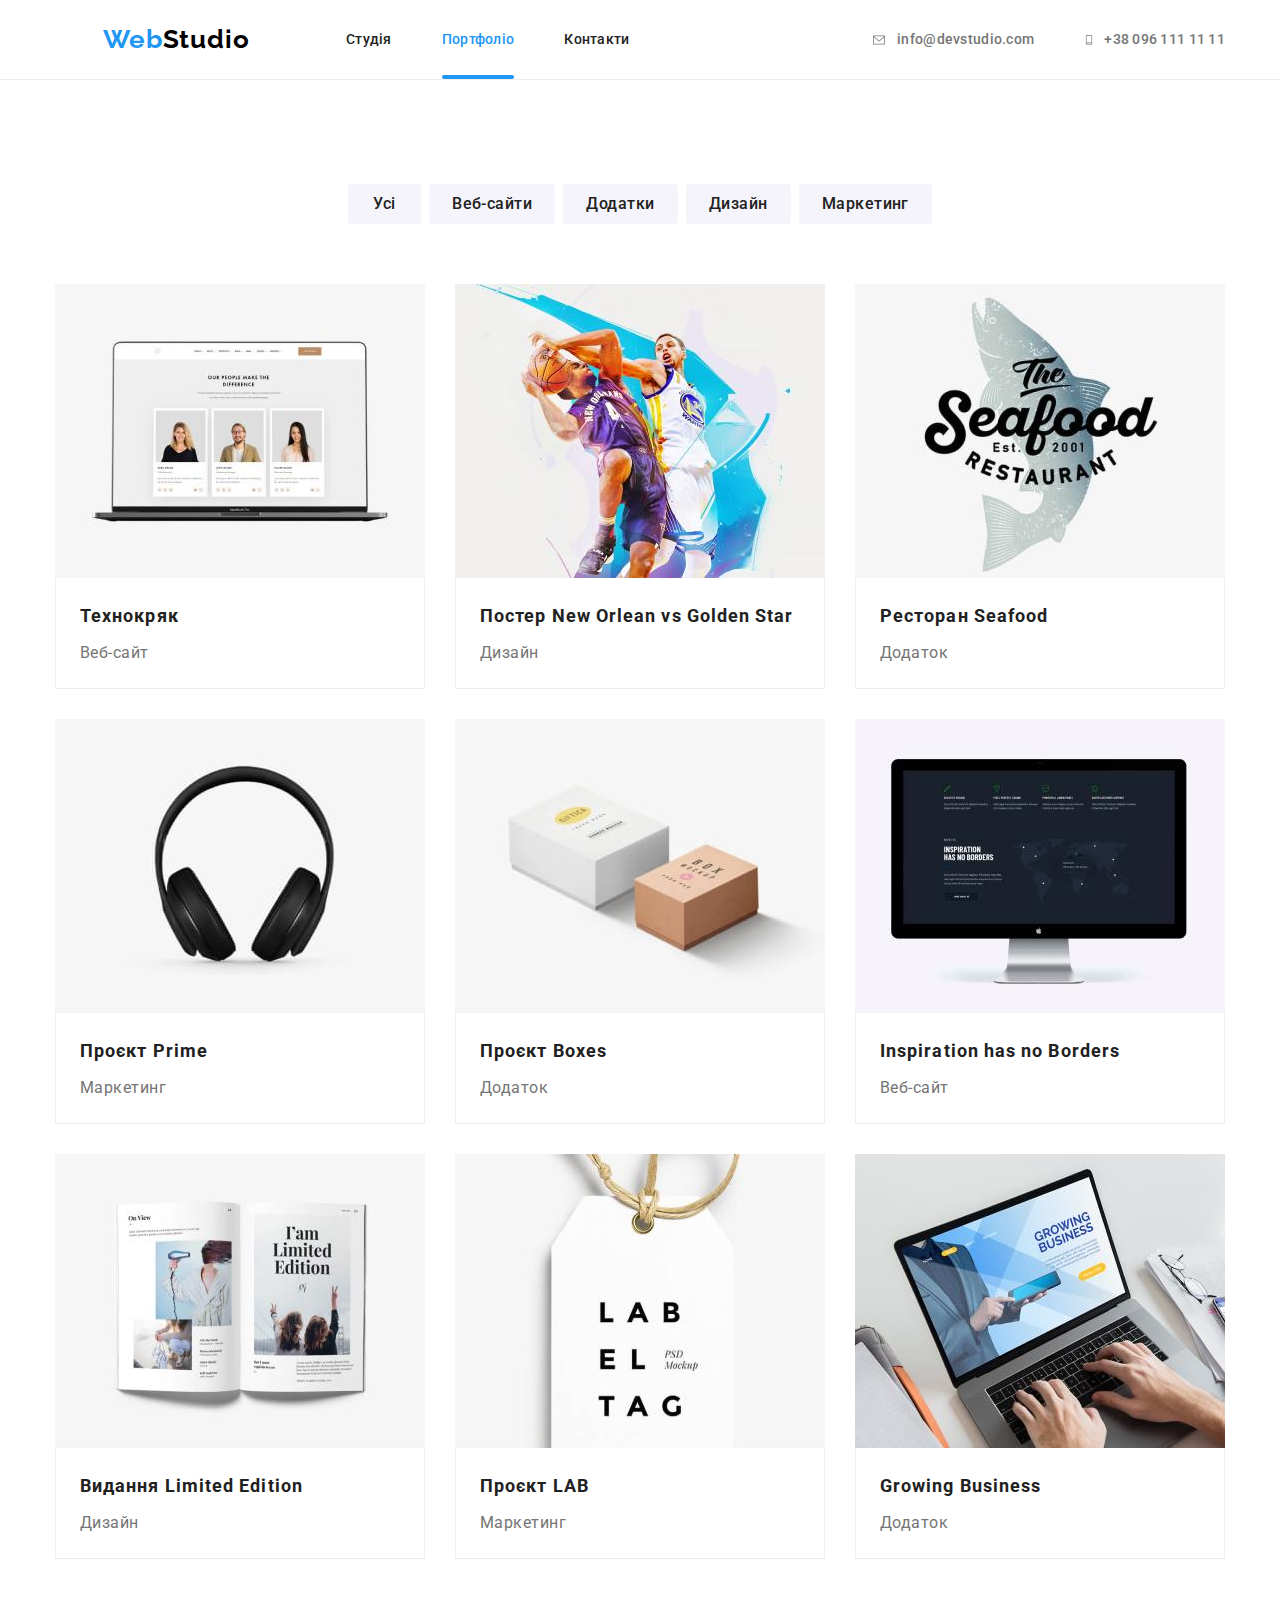
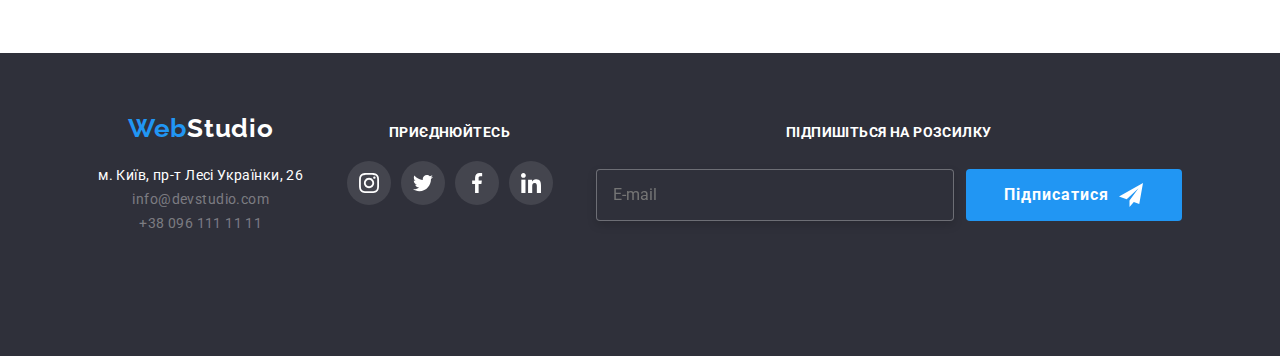
==== commit c5c67480: "b" ====
--- a/portfolio.html
+++ b/portfolio.html
@@ -22,7 +22,7 @@
          
          <ul class="menu">
            <li><a class="menu__link " href="./index.html">Студія</a></li>
-           <li><a class="menu__link menu__link--current" href="./portfolio.html">Портфоліо</a></li>
+           <li><a class="menu__link current menu__link--current" href="./portfolio.html">Портфоліо</a></li>
            <li><a class="menu__link" href="">Контакти</a></li>
          </ul>
        </nav>
@@ -364,7 +364,7 @@
            <use href="./images/icons.svg#icon-close"></use>
              </svg>
           </button>
-          <div class="mobile-menu--content">
+          
            <ul class="mobile-menu__list">
              <li class="mobile-menu__item"><a class="mobile-menu__link " href="./index.html">Студія</a></li>
              <li class="mobile-menu__item"><a class="mobile-menu__link mobile__link--current " href="./portfolio.html">Портфоліо</a></li>
@@ -385,7 +385,7 @@
              <li class="mobile-menu__socials--item"> <a class="mobile-menu__socials--link" href="#">Instagram</a></li>
              <li class="mobile-menu__socials--item"> <a class="mobile-menu__socials--link" href="#">LinkedIn</a></li>
            </ul>
-          </div>
+          
         </div>
       </div> 
       <script src="./js/mobile_menu.js"></script>
--- a/css/main.min.css
+++ b/css/main.min.css
@@ -1 +1 @@
-:root{--accent-color: #2196F3;--activ-color: #188CE8;--primary-text-color: #757575;--primary-text-second-color: #212121;--black-color: #000000;--white-color: #ffffff;--color-text-foter: #ffffff60;--color-bg-hero: #2F303A;--color-bg-section: #F5F5F5;--color-bg-ss: #F5F4FA;--color-border: rgba(238, 238, 238, 1);--color-clients: #AFB1B8;--color-bg-link: rgba(255, 255, 255, 0.1);--color-fon: rgba(47, 48, 58, 0.8);--accent-color-opacity: rgba(33, 150, 243, 0.9);--color-backdrop: rgba(0, 0, 0, 0.2);--color-border-modal: rgba(0, 0, 0, 0.1);--color-border-input: rgba(33, 33, 33, 0.2);--color-textarea: rgba(117, 117, 117, 0.5);--color-input: rgba(255, 255, 255, 0.6)}body{font-family:Roboto,sans-serif;color:var(--primary-text-color);background-color:var(--white-color)}*::after,*::before{-webkit-box-sizing:inherit;box-sizing:inherit}img{display:block;max-width:100%;height:auto}ul{margin:0;list-style:none}@media(max-width: 1199px){.about__section{display:none}}.about{max-width:1200px;padding:0 15px 94px;margin-left:auto;margin-right:auto}.about__title{margin:0 0 50px;font-weight:700;font-size:36px;line-height:1.16;text-align:center;letter-spacing:.03em;color:var(--primary-text-second-color)}.about__list{gap:30px;display:-webkit-box;display:-ms-flexbox;display:flex;margin:0 0;padding:0;list-style-type:none}.about__item{position:relative}.about__content{position:absolute;bottom:0;display:-webkit-box;display:-ms-flexbox;display:flex;width:370px;height:70px;background-color:var(--color-fon)}.about__text{display:-webkit-box;display:-ms-flexbox;display:flex;-webkit-box-flex:1;-ms-flex-positive:1;flex-grow:1;-webkit-box-pack:center;-ms-flex-pack:center;justify-content:center;-webkit-box-align:center;-ms-flex-align:center;align-items:center;margin:0 0;color:var(--white-color);font-weight:700;font-size:14px;line-height:1.14;text-align:center;letter-spacing:.03em;text-transform:uppercase}.visually__hidden{position:absolute;white-space:nowrap;width:1px;height:1px;overflow:hidden;border:0;padding:0;clip:rect(0 0 0 0);-webkit-clip-path:inset(50%);clip-path:inset(50%);margin:-1px}.icon__conteiner{display:-webkit-box;display:-ms-flexbox;display:flex;-webkit-box-align:center;-ms-flex-align:center;align-items:center;-webkit-box-pack:center;-ms-flex-pack:center;justify-content:center;height:120px;background-color:var(--color-bg-ss);margin-bottom:30px}@media(min-width: 1200px){.icon__conteiner{width:270px}}.benefits__list{gap:30px;padding:0;margin:0 0;list-style-type:none}@media(min-width: 480px){.benefits__list{display:-webkit-box;display:-ms-flexbox;display:flex;-ms-flex-wrap:wrap;flex-wrap:wrap}}@media(min-width: 768px){.benefits__list{display:-webkit-box;display:-ms-flexbox;display:flex;-ms-flex-wrap:wrap;flex-wrap:wrap}}@media(min-width: 1200px){.benefits__list{-ms-flex-wrap:nowrap;flex-wrap:nowrap}}@media(min-width: 768px){.benefits__item{width:calc((100% - 30px)/2)}}.benefits__title{margin:0 0 10px;font-weight:700;font-size:14px;line-height:1.14;letter-spacing:.03em;text-transform:uppercase;color:var(--primary-text-second-color)}.benefits__discr{margin:0 0;font-weight:400;font-size:14px;line-height:1.71;letter-spacing:.03em}.button{font-family:inherit;font-weight:700;font-size:16px;line-height:1.88;text-align:center;letter-spacing:.06em;display:inline-block;min-width:216px;border-radius:4px;border:1px solid rgba(0,0,0,0);padding:10px 32px;cursor:pointer;color:var(--white-color);background-color:var(--accent-color);-webkit-transition:background-color 250ms cubic-bezier(0.4, 0, 0.2, 1);transition:background-color 250ms cubic-bezier(0.4, 0, 0.2, 1)}.button:hover,.button:focus{background-color:var(--activ-color)}.clients__title{font-weight:700;font-size:36px;line-height:1.16;text-align:center;letter-spacing:.03em;color:var(--primary-text-second-color);margin:0 0 50px}.clients__list{-webkit-box-pack:center;-ms-flex-pack:center;justify-content:center;-webkit-box-align:center;-ms-flex-align:center;align-items:center;gap:30px;list-style-type:none;margin:0 0;padding:0 0}@media(min-width: 480px){.clients__list{display:-webkit-box;display:-ms-flexbox;display:flex;-ms-flex-wrap:wrap;flex-wrap:wrap}}.clients__item{margin-bottom:10px;height:92px}@media(min-width: 480px){.clients__item{width:210px}}@media(min-width: 768px){.clients__item{width:226px}}@media(min-width: 1200px){.clients__item{width:170px}}.clients__link{display:-webkit-box;display:-ms-flexbox;display:flex;-webkit-box-align:center;-ms-flex-align:center;align-items:center;-webkit-box-pack:center;-ms-flex-pack:center;justify-content:center;width:100%;height:100%;fill:var(--color-clients);border:1px solid var(--color-clients);border-radius:4px;cursor:pointer;-webkit-transition:border 250ms cubic-bezier(0.4, 0, 0.2, 1),fill 250ms cubic-bezier(0.4, 0, 0.2, 1);transition:border 250ms cubic-bezier(0.4, 0, 0.2, 1),fill 250ms cubic-bezier(0.4, 0, 0.2, 1)}.clients__link:hover{fill:var(--accent-color);border:1px solid var(--accent-color)}.comand{background-color:var(--color-bg-ss)}.comand__title{margin:0 0 30px;font-weight:700;font-size:36px;line-height:1.16;text-align:center;letter-spacing:.03em;color:var(--primary-text-second-color)}@media(min-width: 1200px){.comand__title{margin-bottom:50px}}.comand__list{gap:30px;margin:0 0;padding:0 0;list-style-type:none}@media(min-width: 768px){.comand__list{display:-webkit-box;display:-ms-flexbox;display:flex;-ms-flex-wrap:wrap;flex-wrap:wrap}}.comand__item{margin-bottom:30px}.comand__item:last-child{margin-bottom:0}@media(min-width: 768px){.comand__item{margin-bottom:0}}.comand__pfoto{width:450px;margin:0 0 30px}@media(min-width: 768px){.comand__pfoto{width:354px}}@media(min-width: 1200px){.comand__pfoto{width:270px}}.comand__name{margin:0 0 10px;font-weight:500;font-size:16px;line-height:1.18;letter-spacing:.03em;text-align:center;color:var(--primary-text-second-color)}.comand__discr{margin:0 0 16px;font-size:16px;line-height:1.18;letter-spacing:.03em;text-align:center}.socials__list{display:-webkit-box;display:-ms-flexbox;display:flex;-webkit-box-pack:center;-ms-flex-pack:center;justify-content:center;-webkit-box-align:center;-ms-flex-align:center;align-items:center;gap:10px;list-style-type:none;padding:0 0 30px}.socials__item{width:44px;height:44px}.socials__link{display:-webkit-box;display:-ms-flexbox;display:flex;-webkit-box-pack:center;-ms-flex-pack:center;justify-content:center;-webkit-box-align:center;-ms-flex-align:center;align-items:center;width:100%;height:100%;border-radius:50%;fill:var(--primary-text-color);-webkit-transition:background-color 250ms cubic-bezier(0.4, 0, 0.2, 1),fill 250ms cubic-bezier(0.4, 0, 0.2, 1);transition:background-color 250ms cubic-bezier(0.4, 0, 0.2, 1),fill 250ms cubic-bezier(0.4, 0, 0.2, 1)}.socials__link:hover{background-color:var(--accent-color);fill:var(--white-color)}.comand__card{-webkit-box-shadow:0px 1px 3px rgba(0,0,0,.12),0px 1px 1px rgba(0,0,0,.14),0px 2px 1px rgba(0,0,0,.2);box-shadow:0px 1px 3px rgba(0,0,0,.12),0px 1px 1px rgba(0,0,0,.14),0px 2px 1px rgba(0,0,0,.2);border-radius:0px 0px 4px 4px;background-color:var(--white-color)}@media(min-width: 768px){.comand__card{margin-bottom:0}}.filtr__list{display:-webkit-box;display:-ms-flexbox;display:flex;-ms-flex-wrap:wrap;flex-wrap:wrap;-webkit-box-align:center;-ms-flex-align:center;align-items:center;gap:8px;list-style-type:none;padding:0 0;margin:0 0 50px;padding:10px}@media(min-width: 768px){.filtr__list{-webkit-box-pack:center;-ms-flex-pack:center;justify-content:center}}.filtr__button{font-family:inherit;font-weight:500;font-size:16px;line-height:1.62;text-align:center;letter-spacing:.03em;color:var(--primary-text-second-color);background-color:var(--color-bg-ss);border-radius:4px;border:1px solid rgba(0,0,0,0);cursor:pointer;padding:6px 22px;min-width:73px;-webkit-transition:color 250ms cubic-bezier(0.4, 0, 0.2, 1),background-color 250ms cubic-bezier(0.4, 0, 0.2, 1),-webkit-box-shadow 250ms cubic-bezier(0.4, 0, 0.2, 1);transition:color 250ms cubic-bezier(0.4, 0, 0.2, 1),background-color 250ms cubic-bezier(0.4, 0, 0.2, 1),-webkit-box-shadow 250ms cubic-bezier(0.4, 0, 0.2, 1);transition:color 250ms cubic-bezier(0.4, 0, 0.2, 1),background-color 250ms cubic-bezier(0.4, 0, 0.2, 1),box-shadow 250ms cubic-bezier(0.4, 0, 0.2, 1);transition:color 250ms cubic-bezier(0.4, 0, 0.2, 1),background-color 250ms cubic-bezier(0.4, 0, 0.2, 1),box-shadow 250ms cubic-bezier(0.4, 0, 0.2, 1),-webkit-box-shadow 250ms cubic-bezier(0.4, 0, 0.2, 1)}.filtr__button :first-child{padding:6px 25px}.filtr__button:hover,.filtr__button:focus{color:var(--white-color);background-color:var(--accent-color);-webkit-box-shadow:0px 3px 1px rgba(0,0,0,.1),0px 1px 2px rgba(0,0,0,.08),0px 2px 2px rgba(0,0,0,.12);box-shadow:0px 3px 1px rgba(0,0,0,.1),0px 1px 2px rgba(0,0,0,.08),0px 2px 2px rgba(0,0,0,.12)}.form-field__label{display:block;margin-bottom:4px;font-size:12px;line-height:1.16;letter-spacing:.01em}.form-field__input{height:40px;width:100%;padding-left:42px;padding-right:12px;border:1px solid var(--color-border-input);border-radius:4px;outline:none}.form-field__input:focus{border-color:var(--accent-color);-webkit-transition:border-color 250ms cubic-bezier(0.4, 0, 0.2, 1);transition:border-color 250ms cubic-bezier(0.4, 0, 0.2, 1)}.form-field__input:focus+.form-field__icon{fill:var(--accent-color);-webkit-transition:fill 250ms cubic-bezier(0.4, 0, 0.2, 1);transition:fill 250ms cubic-bezier(0.4, 0, 0.2, 1)}.form-field__control{position:relative}.form-field__icon{position:absolute;top:50%;left:12px;-webkit-transform:translateY(-50%);transform:translateY(-50%)}.modal__form-coments{margin-bottom:20px}.form-field__textarea{height:120px;width:100%;padding:12px 16px;border:1px solid var(--color-border-input);border-radius:4px;outline:none;resize:none}.form-field__textarea:focus{border-color:var(--accent-color);-webkit-transition:border-color 250ms cubic-bezier(0.4, 0, 0.2, 1);transition:border-color 250ms cubic-bezier(0.4, 0, 0.2, 1)}.form-field__textarea::-webkit-input-placeholder{font-size:12px;line-height:1.16;letter-spacing:.01em;color:var(--color-textarea)}.form-field__textarea::-moz-placeholder{font-size:12px;line-height:1.16;letter-spacing:.01em;color:var(--color-textarea)}.form-field__textarea:-ms-input-placeholder{font-size:12px;line-height:1.16;letter-spacing:.01em;color:var(--color-textarea)}.form-field__textarea::-ms-input-placeholder{font-size:12px;line-height:1.16;letter-spacing:.01em;color:var(--color-textarea)}.form-field__textarea::placeholder{font-size:12px;line-height:1.16;letter-spacing:.01em;color:var(--color-textarea)}.checkbox{margin-bottom:30px}.checkbox__link{color:var(--accent-color)}.check__input{position:absolute;-webkit-appearance:none;-moz-appearance:none;appearance:none}.check__box{display:inline-block;width:16px;height:15px;border:1px solid;border-radius:4px;fill:var(--white-color)}.check__input:checked+.check__box{background-color:var(--accent-color);border-color:var(--accent-color);background-origin:border-box;-webkit-transition:background-color 250ms cubic-bezier(0.4, 0, 0.2, 1),border-color 250ms cubic-bezier(0.4, 0, 0.2, 1);transition:background-color 250ms cubic-bezier(0.4, 0, 0.2, 1),border-color 250ms cubic-bezier(0.4, 0, 0.2, 1)}.terms__checkbox{display:inline-block}.form-submit{display:-webkit-box;display:-ms-flexbox;display:flex;-webkit-box-pack:center;-ms-flex-pack:center;justify-content:center;margin:0 auto;-webkit-box-shadow:0px 1px 3px rgba(0,0,0,.12),0px 1px 1px rgba(0,0,0,.14),0px 2px 1px rgba(0,0,0,.2);box-shadow:0px 1px 3px rgba(0,0,0,.12),0px 1px 1px rgba(0,0,0,.14),0px 2px 1px rgba(0,0,0,.2)}.hero__section{height:600px;max-width:1600px;margin:0 auto;background-size:cover;background-repeat:no-repeat;background-position:center;text-align:center;color:var(--white-color);background-color:var(--color-bg-hero);background-image:-webkit-gradient(linear, left top, right top, from(rgba(47, 48, 58, 0.4)), to(rgba(47, 48, 58, 0.4))),url(../images/hero.jpg);background-image:linear-gradient(to right, rgba(47, 48, 58, 0.4), rgba(47, 48, 58, 0.4)),url(../images/hero.jpg)}.hero__conteiner{padding-top:100px;padding-bottom:100px;max-width:1200px;padding-left:15px;padding-right:15px;margin-left:auto;margin-right:auto}@media(min-width: 480px){.hero__conteiner{width:480px;padding-top:200px;padding-bottom:200px}}@media(min-width: 768px){.hero__conteiner{width:768px}}@media(min-width: 1200px){.hero__conteiner{width:1200px}}.hero__title{margin:0 0 30px;font-weight:900;font-size:44px;line-height:1.66;letter-spacing:.06em;text-transform:uppercase}.logo{font-family:Raleway,sans-serif;font-weight:700;font-size:26px;line-height:1.19;letter-spacing:.03em;text-decoration:none;color:var(--accent-color)}.logo__header{color:var(--black-color)}.logo__footer{font-weight:700;font-size:26px;line-height:1.19;letter-spacing:.03em;color:var(--white-color)}.mobile-menu{position:fixed;top:0;left:0;width:100vw;height:100vh;padding:48px 40px;z-index:100;-ms-flex-pack:distribute;justify-content:space-around;-webkit-box-orient:vertical;-webkit-box-direction:normal;-ms-flex-direction:column;flex-direction:column;background-color:var(--white-color);-webkit-transform:translateX(100%);transform:translateX(100%);-webkit-transition:-webkit-transform 500ms;transition:-webkit-transform 500ms;transition:transform 500ms;transition:transform 500ms, -webkit-transform 500ms;overflow-y:scroll;max-height:796px}@media(max-width: 480px){.mobile-menu{position:absolute;top:0;left:0;-webkit-transform:translateX(-100%);transform:translateX(-100%);-webkit-transition:-webkit-transform 500ms;transition:-webkit-transform 500ms;transition:transform 500ms;transition:transform 500ms, -webkit-transform 500ms;overflow-y:scroll}}.mobile-menu__list{margin-bottom:100px;padding:0}@media(min-width: 480px){.mobile-menu__list{margin-bottom:306px}}.mobile-menu__item:not(:last-child){margin-bottom:32px}.mobile-menu__link{font-weight:500;font-size:20px;line-height:1.175;letter-spacing:.02em;text-decoration:none;color:var(--primary-text-second-color)}@media(min-width: 480px){.mobile-menu__link{font-size:40px}}.mobile-menu__button{display:-webkit-box;display:-ms-flexbox;display:flex;-webkit-box-pack:center;-ms-flex-pack:center;justify-content:center;-webkit-box-align:center;-ms-flex-align:center;align-items:center;position:absolute;top:10px;right:15px;cursor:pointer}.mobile-menu.is-open{-webkit-transform:translateX(0);transform:translateX(0)}.close-icon{width:40px;height:40px;background-color:var(--white-color);border-radius:50%;border:none;fill:currentColor}.close-icon:hover,.close-icon:focus{fill:var(--accent-color)}.mobile-menu__contact{margin:0;margin-bottom:64px;padding:0}.mobile-menu__contact--link{font-style:normal;font-weight:500;font-size:15px;line-height:1.166;letter-spacing:.02em;text-decoration:none;color:var(--primary-text-color)}.mobile-menu__contact--item:not(:last-child){margin-bottom:32px}@media(min-width: 480px){.mobile-menu__contact--link{font-size:24px}}.mobile-menu__socials{-webkit-box-align:center;-ms-flex-align:center;align-items:center;-webkit-box-pack:start;-ms-flex-pack:start;justify-content:flex-start;gap:20px;padding:0}.mobile-menu__socials--item{display:inline-block}.mobile-menu__socials--link{font-style:normal;font-weight:500;font-size:15px;line-height:1.22;letter-spacing:.02em;text-decoration:none;color:var(--accent-color)}@media(min-width: 480px){.mobile-menu__socials--link{font-size:18px}}.mobile-menu__socials--item:not(last-child)::after{content:"";width:22px;height:0px;border:1px solid rgba(33,33,33,.2);margin-left:10px;margin-right:10px;background-color:rgba(33,33,33,.2)}.mobile__link--current{color:var(--accent-color)}.backdrop{position:fixed;top:0;left:0;width:100%;height:100%;background-color:var(--color-backdrop);opacity:1;-webkit-transition:opacity 250ms cubic-bezier(0.4, 0, 0.2, 1);transition:opacity 250ms cubic-bezier(0.4, 0, 0.2, 1)}.backdrop.is-hidden .modal{-webkit-transform:translate(-50%, -50%) scale(0.2);transform:translate(-50%, -50%) scale(0.2)}.modal{position:absolute;top:50%;left:50%;-webkit-transform:translate(-50%, -50%) scale(1);transform:translate(-50%, -50%) scale(1);display:-webkit-box;display:-ms-flexbox;display:flex;-webkit-box-align:center;-ms-flex-align:center;align-items:center;-webkit-box-pack:center;-ms-flex-pack:center;justify-content:center;max-width:528px;max-height:581px;height:100%;border-radius:4px;-webkit-transition:-webkit-transform 250ms cubic-bezier(0.4, 0, 0.2, 1);transition:-webkit-transform 250ms cubic-bezier(0.4, 0, 0.2, 1);transition:transform 250ms cubic-bezier(0.4, 0, 0.2, 1);transition:transform 250ms cubic-bezier(0.4, 0, 0.2, 1), -webkit-transform 250ms cubic-bezier(0.4, 0, 0.2, 1);overflow-y:scroll}.modal__container{position:relative;width:100%;height:100%;padding:5px;background-color:var(--white-color)}@media(min-width: 480px){.modal__container{width:480px}}@media(min-width: 768px){.modal__container{width:768px}}@media(min-width: 1200px){.modal__container{width:1200px}}@media(min-width: 1200px){.modal__container{padding:40px}}.is-hidden{opacity:0;visibility:hidden;pointer-events:none}.modal__close{display:-webkit-box;display:-ms-flexbox;display:flex;-webkit-box-pack:center;-ms-flex-pack:center;justify-content:center;-webkit-box-align:center;-ms-flex-align:center;align-items:center;position:absolute;top:8px;right:8px}.button__icon{width:30px;height:30px;background-color:var(--white-color);color:var(--black-color);border-radius:50%;border:1px solid var(--color-border-modal);cursor:pointer}.button__icon{fill:currentColor}.button__icon:hover{fill:var(--accent-color);-webkit-transition:fill 250ms cubic-bezier(0.4, 0, 0.2, 1);transition:fill 250ms cubic-bezier(0.4, 0, 0.2, 1)}.modal__title{margin:0 0 12px;font-weight:700;font-size:11px;line-height:1.15;text-align:center;letter-spacing:.03em;color:var(--primary-text-second-color)}@media(min-width: 768px){.modal__title{font-size:20px}}.modal__form-field{margin-bottom:10px}.checkbox__label{font-weight:400;font-size:14px;line-height:1.71;letter-spacing:.03em}.projects__list{padding:0;margin:0;gap:30px;-ms-flex-wrap:wrap;flex-wrap:wrap;list-style-type:none}@media(min-width: 768px){.projects__list{display:-webkit-box;display:-ms-flexbox;display:flex}}.project__item{-webkit-transition:-webkit-box-shadow 250ms cubic-bezier(0.4, 0, 0.2, 1);transition:-webkit-box-shadow 250ms cubic-bezier(0.4, 0, 0.2, 1);transition:box-shadow 250ms cubic-bezier(0.4, 0, 0.2, 1);transition:box-shadow 250ms cubic-bezier(0.4, 0, 0.2, 1), -webkit-box-shadow 250ms cubic-bezier(0.4, 0, 0.2, 1)}@media(min-width: 768px){.project__item{width:calc((100% - 30px)/2)}}@media(min-width: 1200px){.project__item{width:calc((100% - 60px)/3)}}.project__item:not(:last-child){margin-bottom:30px}@media(min-width: 768px){.project__item:not(:last-child){margin-bottom:0}}.card__box{-webkit-box-orient:vertical;-webkit-box-direction:normal;-ms-flex-direction:column;flex-direction:column;display:-webkit-box;display:-ms-flexbox;display:flex;overflow:hidden;text-decoration:none;color:var(--primary-text-color)}.project__item:hover{-webkit-box-shadow:0px 1px 1px rgba(0,0,0,.12),0px 4px 4px rgba(0,0,0,.06),1px 4px 6px rgba(0,0,0,.16);box-shadow:0px 1px 1px rgba(0,0,0,.12),0px 4px 4px rgba(0,0,0,.06),1px 4px 6px rgba(0,0,0,.16)}.card__content{-webkit-box-flex:1;-ms-flex-positive:1;flex-grow:1;padding:20px 24px;border-bottom:1px solid var(--color-border);border-left:1px solid var(--color-border);border-right:1px solid var(--color-border)}.prodject__foto{width:450px}@media(min-width: 768px){.prodject__foto{width:354px}}@media(min-width: 1200px){.prodject__foto{width:370px}}.card__title{margin:0 0 4px;font-weight:700;font-size:18px;line-height:2;letter-spacing:.06em;color:var(--primary-text-second-color)}.card__discr{margin:0 0;font-size:16px;line-height:1.88;letter-spacing:.03em}.thumb{position:relative;overflow:hidden;top:0;left:0}.overlay{position:absolute;top:0;left:0;width:100%;height:100%;background-color:var(--accent-color-opacity);-webkit-transform:translatey(100%);transform:translatey(100%);-webkit-transition:-webkit-transform 250ms cubic-bezier(0.4, 0, 0.2, 1);transition:-webkit-transform 250ms cubic-bezier(0.4, 0, 0.2, 1);transition:transform 250ms cubic-bezier(0.4, 0, 0.2, 1);transition:transform 250ms cubic-bezier(0.4, 0, 0.2, 1), -webkit-transform 250ms cubic-bezier(0.4, 0, 0.2, 1)}.project__item:hover .overlay{overflow-y:scroll;-webkit-transform:translatey(0);transform:translatey(0)}.overlay__discr{font-size:18px;line-height:1.56;letter-spacing:.03em;color:var(--white-color);margin:0;padding:63px 18px}.conteiner{max-width:1200px;padding:94px 15px;margin-left:auto;margin-right:auto}@media(min-width: 480px){.conteiner{width:480px}}@media(min-width: 768px){.conteiner{width:768px}}@media(min-width: 1200px){.conteiner{width:1200px}}.header{position:relative;border-bottom:1px solid var(--color-border)}.header__conteiner{height:79px;-webkit-box-align:center;-ms-flex-align:center;align-items:center;-webkit-box-pack:justify;-ms-flex-pack:justify;justify-content:space-between;display:-webkit-box;display:-ms-flexbox;display:flex;max-width:1200px;padding:32px 15px;margin-left:auto;margin-right:auto}.header__nav{-webkit-box-align:center;-ms-flex-align:center;align-items:center;-webkit-box-flex:1;-ms-flex-positive:1;flex-grow:1;display:-webkit-box;display:-ms-flexbox;display:flex}@media(min-width: 768px){.header__nav{-ms-flex-pack:distribute;justify-content:space-around}}@media(min-width: 768px){.header__contact{display:-webkit-box;display:-ms-flexbox;display:flex;-webkit-box-flex:1;-ms-flex-positive:1;flex-grow:1;-webkit-box-pack:center;-ms-flex-pack:center;justify-content:center}}@media(min-width: 1200px){.header__contact{-webkit-box-pack:end;-ms-flex-pack:end;justify-content:flex-end}}@media(min-width: 768px){.menu.header__contact--menu{display:inline-block}}@media(min-width: 1200px){.menu.header__contact--menu{display:-webkit-box;display:-ms-flexbox;display:flex}}@media(min-width: 768px){.header__contact--item{margin-bottom:10px}}@media(min-width: 768px){.header__contact--item:not(:last-child){margin-bottom:10px}}@media(min-width: 1200px){.header__contact--item:not(:last-child):not(:last-child){margin-bottom:0}}.menu__link--current{color:var(--accent-color)}.menu__link--current::after{position:absolute;bottom:0;left:0;content:"";width:100%;height:4px;background-color:var(--accent-color);border-radius:2px}.menu{display:none}@media(min-width: 768px){.menu{gap:50px;display:-webkit-box;display:-ms-flexbox;display:flex;margin:0 0;padding:0 0;font-weight:500;font-size:14px;line-height:1.14;letter-spacing:.02em;list-style-type:none}}.menu__link{position:relative;padding-top:32px;padding-bottom:32px;color:var(--primary-text-second-color);text-decoration:none;-webkit-transition:color 250ms cubic-bezier(0.4, 0, 0.2, 1);transition:color 250ms cubic-bezier(0.4, 0, 0.2, 1)}.menu__link:hover,.menu__link:focus{color:var(--accent-color)}.menu__item{text-decoration:none;color:var(--primary-text-color);display:-webkit-box;display:-ms-flexbox;display:flex;-webkit-box-align:center;-ms-flex-align:center;align-items:center;-webkit-transition:color 250ms cubic-bezier(0.4, 0, 0.2, 1);transition:color 250ms cubic-bezier(0.4, 0, 0.2, 1)}.menu__item:hover,.menu__item:focus{color:var(--accent-color)}.menu__icon{fill:currentColor;margin-right:10px}.burger{display:inline-block;margin:0;padding:0;border:none;background-color:rgba(0,0,0,0)}@media(min-width: 768px){.burger{display:none}}.burger.icon-close{display:none}.footer{background-color:var(--color-bg-hero)}.footer__conteiner{text-align:center;-webkit-box-align:baseline;-ms-flex-align:baseline;align-items:baseline;-webkit-box-pack:justify;-ms-flex-pack:justify;justify-content:space-between;padding-top:60px;padding-bottom:60px;max-width:1200px;padding-left:15px;padding-right:15px;margin-left:auto;margin-right:auto}@media(min-width: 480px){.footer__conteiner{width:480px}}@media(min-width: 768px){.footer__conteiner{width:768px;display:-webkit-box;display:-ms-flexbox;display:flex;-ms-flex-wrap:wrap;flex-wrap:wrap;-webkit-box-pack:space-evenly;-ms-flex-pack:space-evenly;justify-content:space-evenly}}@media(min-width: 1200px){.footer__conteiner{width:1200px;-ms-flex-wrap:nowrap;flex-wrap:nowrap}}.address__conteiner{margin:20px 0 0}.adress{font-style:normal;font-weight:400;font-size:14px;line-height:1.71;letter-spacing:.03em;text-decoration:none;color:var(--white-color)}.footer__list{margin:0;margin-bottom:60px;padding:0 0;list-style-type:none}.footer__mail,.footer__tel{font-style:normal;font-weight:400;font-size:14px;line-height:1.71;letter-spacing:.03em;color:var(--color-text-foter);text-decoration:none}.footer__title{font-weight:700;font-size:14px;line-height:1.14;letter-spacing:.03em;text-transform:uppercase;text-align:center;color:var(--white-color);margin:0 0 20px}.socials__link--activ{background-color:var(--color-bg-link);fill:var(--white-color);-webkit-transition:background-color 250ms cubic-bezier(0.4, 0, 0.2, 1);transition:background-color 250ms cubic-bezier(0.4, 0, 0.2, 1)}.socials__link--activ:hover{background-color:var(--accent-color)}.subsribe__title{margin:0 0 28px;font-weight:700;font-size:14px;line-height:1.14;letter-spacing:.03em;text-transform:uppercase;color:var(--white-color)}.subsribe__form{gap:12px}@media(min-width: 1200px){.subsribe__form{display:-webkit-box;display:-ms-flexbox;display:flex}}.subsribe__input{border:1px solid rgba(255,255,255,.3);-webkit-filter:drop-shadow(0px 4px 4px rgba(0, 0, 0, 0.15));filter:drop-shadow(0px 4px 4px rgba(0, 0, 0, 0.15));border-radius:4px;width:80%;outline:none;padding:15px 16px;margin-bottom:20px;background:var(--color-bg-hero)}@media(min-width: 1200px){.subsribe__input{margin-bottom:0;width:358px}}.subsribe__form::-webkit-input-placeholder{font-size:16px;line-height:1.25;letter-spacing:.03em;color:var(--color-input)}.subsribe__form::-moz-placeholder{font-size:16px;line-height:1.25;letter-spacing:.03em;color:var(--color-input)}.subsribe__form:-ms-input-placeholder{font-size:16px;line-height:1.25;letter-spacing:.03em;color:var(--color-input)}.subsribe__form::-ms-input-placeholder{font-size:16px;line-height:1.25;letter-spacing:.03em;color:var(--color-input)}.subsribe__form::placeholder{font-size:16px;line-height:1.25;letter-spacing:.03em;color:var(--color-input)}@media(min-width: 1200px){.subsribe{display:-webkit-box;display:-ms-flexbox;display:flex;-webkit-box-align:center;-ms-flex-align:center;align-items:center;-webkit-box-pack:center;-ms-flex-pack:center;justify-content:center;gap:10px}}.subsribe__icon{margin-left:10px;fill:var(--white-color)}@media(min-width: 1200px){.subsribe__icon{margin-left:0}}/*# sourceMappingURL=main.min.css.map */+:root{--accent-color: #2196F3;--activ-color: #188CE8;--primary-text-color: #757575;--primary-text-second-color: #212121;--black-color: #000000;--white-color: #ffffff;--color-text-foter: #ffffff60;--color-bg-hero: #2F303A;--color-bg-section: #F5F5F5;--color-bg-ss: #F5F4FA;--color-border: rgba(238, 238, 238, 1);--color-clients: #AFB1B8;--color-bg-link: rgba(255, 255, 255, 0.1);--color-fon: rgba(47, 48, 58, 0.8);--accent-color-opacity: rgba(33, 150, 243, 0.9);--color-backdrop: rgba(0, 0, 0, 0.2);--color-border-modal: rgba(0, 0, 0, 0.1);--color-border-input: rgba(33, 33, 33, 0.2);--color-textarea: rgba(117, 117, 117, 0.5);--color-input: rgba(255, 255, 255, 0.6)}body{font-family:Roboto,sans-serif;color:var(--primary-text-color);background-color:var(--white-color)}*::after,*::before{-webkit-box-sizing:inherit;box-sizing:inherit}img{display:block;max-width:100%;height:auto}ul{margin:0;list-style:none}@media(max-width: 1199px){.about__section{display:none}}.about{max-width:1200px;padding:0 15px 94px;margin-left:auto;margin-right:auto}.about__title{margin:0 0 50px;font-weight:700;font-size:36px;line-height:1.16;text-align:center;letter-spacing:.03em;color:var(--primary-text-second-color)}.about__list{gap:30px;display:-webkit-box;display:-ms-flexbox;display:flex;margin:0 0;padding:0;list-style-type:none}.about__item{position:relative}.about__content{position:absolute;bottom:0;display:-webkit-box;display:-ms-flexbox;display:flex;width:370px;height:70px;background-color:var(--color-fon)}.about__text{display:-webkit-box;display:-ms-flexbox;display:flex;-webkit-box-flex:1;-ms-flex-positive:1;flex-grow:1;-webkit-box-pack:center;-ms-flex-pack:center;justify-content:center;-webkit-box-align:center;-ms-flex-align:center;align-items:center;margin:0 0;color:var(--white-color);font-weight:700;font-size:14px;line-height:1.14;text-align:center;letter-spacing:.03em;text-transform:uppercase}.visually__hidden{position:absolute;white-space:nowrap;width:1px;height:1px;overflow:hidden;border:0;padding:0;clip:rect(0 0 0 0);-webkit-clip-path:inset(50%);clip-path:inset(50%);margin:-1px}.icon__conteiner{display:-webkit-box;display:-ms-flexbox;display:flex;-webkit-box-align:center;-ms-flex-align:center;align-items:center;-webkit-box-pack:center;-ms-flex-pack:center;justify-content:center;height:120px;background-color:var(--color-bg-ss);margin-bottom:30px}@media(min-width: 1200px){.icon__conteiner{width:270px}}.benefits__list{gap:30px;padding:0;margin:0 0;list-style-type:none}@media(min-width: 480px){.benefits__list{display:-webkit-box;display:-ms-flexbox;display:flex;-ms-flex-wrap:wrap;flex-wrap:wrap}}@media(min-width: 768px){.benefits__list{display:-webkit-box;display:-ms-flexbox;display:flex;-ms-flex-wrap:wrap;flex-wrap:wrap}}@media(min-width: 1200px){.benefits__list{-ms-flex-wrap:nowrap;flex-wrap:nowrap}}@media(min-width: 768px){.benefits__item{width:calc((100% - 30px)/2)}}.benefits__title{margin:0 0 10px;font-weight:700;font-size:14px;line-height:1.14;letter-spacing:.03em;text-transform:uppercase;color:var(--primary-text-second-color)}.benefits__discr{margin:0 0;font-weight:400;font-size:14px;line-height:1.71;letter-spacing:.03em}.button{font-family:inherit;font-weight:700;font-size:16px;line-height:1.88;text-align:center;letter-spacing:.06em;display:inline-block;min-width:216px;border-radius:4px;border:1px solid rgba(0,0,0,0);padding:10px 32px;cursor:pointer;color:var(--white-color);background-color:var(--accent-color);-webkit-transition:background-color 250ms cubic-bezier(0.4, 0, 0.2, 1);transition:background-color 250ms cubic-bezier(0.4, 0, 0.2, 1)}.button:hover,.button:focus{background-color:var(--activ-color)}.clients__title{font-weight:700;font-size:36px;line-height:1.16;text-align:center;letter-spacing:.03em;color:var(--primary-text-second-color);margin:0 0 50px}.clients__list{-webkit-box-pack:center;-ms-flex-pack:center;justify-content:center;-webkit-box-align:center;-ms-flex-align:center;align-items:center;gap:30px;list-style-type:none;margin:0 0;padding:0 0}@media(min-width: 480px){.clients__list{display:-webkit-box;display:-ms-flexbox;display:flex;-ms-flex-wrap:wrap;flex-wrap:wrap}}.clients__item{margin-bottom:10px;height:92px}@media(min-width: 480px){.clients__item{width:210px}}@media(min-width: 768px){.clients__item{width:226px}}@media(min-width: 1200px){.clients__item{width:170px}}.clients__link{display:-webkit-box;display:-ms-flexbox;display:flex;-webkit-box-align:center;-ms-flex-align:center;align-items:center;-webkit-box-pack:center;-ms-flex-pack:center;justify-content:center;width:100%;height:100%;fill:var(--color-clients);border:1px solid var(--color-clients);border-radius:4px;cursor:pointer;-webkit-transition:border 250ms cubic-bezier(0.4, 0, 0.2, 1),fill 250ms cubic-bezier(0.4, 0, 0.2, 1);transition:border 250ms cubic-bezier(0.4, 0, 0.2, 1),fill 250ms cubic-bezier(0.4, 0, 0.2, 1)}.clients__link:hover{fill:var(--accent-color);border:1px solid var(--accent-color)}.comand{background-color:var(--color-bg-ss)}.comand__title{margin:0 0 30px;font-weight:700;font-size:36px;line-height:1.16;text-align:center;letter-spacing:.03em;color:var(--primary-text-second-color)}@media(min-width: 1200px){.comand__title{margin-bottom:50px}}.comand__list{gap:30px;margin:0 0;padding:0 0;list-style-type:none}@media(min-width: 768px){.comand__list{display:-webkit-box;display:-ms-flexbox;display:flex;-ms-flex-wrap:wrap;flex-wrap:wrap}}.comand__item{margin-bottom:30px}.comand__item:last-child{margin-bottom:0}@media(min-width: 768px){.comand__item{margin-bottom:0}}.comand__pfoto{width:450px;margin:0 0 30px}@media(min-width: 768px){.comand__pfoto{width:354px}}@media(min-width: 1200px){.comand__pfoto{width:270px}}.comand__name{margin:0 0 10px;font-weight:500;font-size:16px;line-height:1.18;letter-spacing:.03em;text-align:center;color:var(--primary-text-second-color)}.comand__discr{margin:0 0 16px;font-size:16px;line-height:1.18;letter-spacing:.03em;text-align:center}.socials__list{display:-webkit-box;display:-ms-flexbox;display:flex;-webkit-box-pack:center;-ms-flex-pack:center;justify-content:center;-webkit-box-align:center;-ms-flex-align:center;align-items:center;gap:10px;list-style-type:none;padding:0 0 30px}.socials__item{width:44px;height:44px}.socials__link{display:-webkit-box;display:-ms-flexbox;display:flex;-webkit-box-pack:center;-ms-flex-pack:center;justify-content:center;-webkit-box-align:center;-ms-flex-align:center;align-items:center;width:100%;height:100%;border-radius:50%;fill:var(--primary-text-color);-webkit-transition:background-color 250ms cubic-bezier(0.4, 0, 0.2, 1),fill 250ms cubic-bezier(0.4, 0, 0.2, 1);transition:background-color 250ms cubic-bezier(0.4, 0, 0.2, 1),fill 250ms cubic-bezier(0.4, 0, 0.2, 1)}.socials__link:hover{background-color:var(--accent-color);fill:var(--white-color)}.comand__card{-webkit-box-shadow:0px 1px 3px rgba(0,0,0,.12),0px 1px 1px rgba(0,0,0,.14),0px 2px 1px rgba(0,0,0,.2);box-shadow:0px 1px 3px rgba(0,0,0,.12),0px 1px 1px rgba(0,0,0,.14),0px 2px 1px rgba(0,0,0,.2);border-radius:0px 0px 4px 4px;background-color:var(--white-color)}@media(min-width: 768px){.comand__card{margin-bottom:0}}.filtr__list{display:-webkit-box;display:-ms-flexbox;display:flex;-ms-flex-wrap:wrap;flex-wrap:wrap;-webkit-box-align:center;-ms-flex-align:center;align-items:center;gap:8px;list-style-type:none;padding:0 0;margin:0 0 50px;padding:10px}@media(min-width: 768px){.filtr__list{-webkit-box-pack:center;-ms-flex-pack:center;justify-content:center}}.filtr__button{font-family:inherit;font-weight:500;font-size:16px;line-height:1.62;text-align:center;letter-spacing:.03em;color:var(--primary-text-second-color);background-color:var(--color-bg-ss);border-radius:4px;border:1px solid rgba(0,0,0,0);cursor:pointer;padding:6px 22px;min-width:73px;-webkit-transition:color 250ms cubic-bezier(0.4, 0, 0.2, 1),background-color 250ms cubic-bezier(0.4, 0, 0.2, 1),-webkit-box-shadow 250ms cubic-bezier(0.4, 0, 0.2, 1);transition:color 250ms cubic-bezier(0.4, 0, 0.2, 1),background-color 250ms cubic-bezier(0.4, 0, 0.2, 1),-webkit-box-shadow 250ms cubic-bezier(0.4, 0, 0.2, 1);transition:color 250ms cubic-bezier(0.4, 0, 0.2, 1),background-color 250ms cubic-bezier(0.4, 0, 0.2, 1),box-shadow 250ms cubic-bezier(0.4, 0, 0.2, 1);transition:color 250ms cubic-bezier(0.4, 0, 0.2, 1),background-color 250ms cubic-bezier(0.4, 0, 0.2, 1),box-shadow 250ms cubic-bezier(0.4, 0, 0.2, 1),-webkit-box-shadow 250ms cubic-bezier(0.4, 0, 0.2, 1)}.filtr__button :first-child{padding:6px 25px}.filtr__button:hover,.filtr__button:focus{color:var(--white-color);background-color:var(--accent-color);-webkit-box-shadow:0px 3px 1px rgba(0,0,0,.1),0px 1px 2px rgba(0,0,0,.08),0px 2px 2px rgba(0,0,0,.12);box-shadow:0px 3px 1px rgba(0,0,0,.1),0px 1px 2px rgba(0,0,0,.08),0px 2px 2px rgba(0,0,0,.12)}.form-field__label{display:block;margin-bottom:4px;font-size:12px;line-height:1.16;letter-spacing:.01em}.form-field__input{height:40px;width:100%;padding-left:42px;padding-right:12px;border:1px solid var(--color-border-input);border-radius:4px;outline:none}.form-field__input:focus{border-color:var(--accent-color);-webkit-transition:border-color 250ms cubic-bezier(0.4, 0, 0.2, 1);transition:border-color 250ms cubic-bezier(0.4, 0, 0.2, 1)}.form-field__input:focus+.form-field__icon{fill:var(--accent-color);-webkit-transition:fill 250ms cubic-bezier(0.4, 0, 0.2, 1);transition:fill 250ms cubic-bezier(0.4, 0, 0.2, 1)}.form-field__control{position:relative}.form-field__icon{position:absolute;top:50%;left:12px;-webkit-transform:translateY(-50%);transform:translateY(-50%)}.modal__form-coments{margin-bottom:20px}.form-field__textarea{height:120px;width:100%;padding:12px 16px;border:1px solid var(--color-border-input);border-radius:4px;outline:none;resize:none}.form-field__textarea:focus{border-color:var(--accent-color);-webkit-transition:border-color 250ms cubic-bezier(0.4, 0, 0.2, 1);transition:border-color 250ms cubic-bezier(0.4, 0, 0.2, 1)}.form-field__textarea::-webkit-input-placeholder{font-size:12px;line-height:1.16;letter-spacing:.01em;color:var(--color-textarea)}.form-field__textarea::-moz-placeholder{font-size:12px;line-height:1.16;letter-spacing:.01em;color:var(--color-textarea)}.form-field__textarea:-ms-input-placeholder{font-size:12px;line-height:1.16;letter-spacing:.01em;color:var(--color-textarea)}.form-field__textarea::-ms-input-placeholder{font-size:12px;line-height:1.16;letter-spacing:.01em;color:var(--color-textarea)}.form-field__textarea::placeholder{font-size:12px;line-height:1.16;letter-spacing:.01em;color:var(--color-textarea)}.checkbox{margin-bottom:30px}.checkbox__link{color:var(--accent-color)}.check__input{position:absolute;-webkit-appearance:none;-moz-appearance:none;appearance:none}.check__box{display:inline-block;width:16px;height:15px;border:1px solid;border-radius:4px;fill:var(--white-color)}.check__input:checked+.check__box{background-color:var(--accent-color);border-color:var(--accent-color);background-origin:border-box;-webkit-transition:background-color 250ms cubic-bezier(0.4, 0, 0.2, 1),border-color 250ms cubic-bezier(0.4, 0, 0.2, 1);transition:background-color 250ms cubic-bezier(0.4, 0, 0.2, 1),border-color 250ms cubic-bezier(0.4, 0, 0.2, 1)}.terms__checkbox{display:inline-block}.form-submit{display:-webkit-box;display:-ms-flexbox;display:flex;-webkit-box-pack:center;-ms-flex-pack:center;justify-content:center;margin:0 auto;-webkit-box-shadow:0px 1px 3px rgba(0,0,0,.12),0px 1px 1px rgba(0,0,0,.14),0px 2px 1px rgba(0,0,0,.2);box-shadow:0px 1px 3px rgba(0,0,0,.12),0px 1px 1px rgba(0,0,0,.14),0px 2px 1px rgba(0,0,0,.2)}.hero__section{height:600px;max-width:1600px;margin:0 auto;background-size:cover;background-repeat:no-repeat;background-position:center;text-align:center;color:var(--white-color);background-color:var(--color-bg-hero);background-image:-webkit-gradient(linear, left top, right top, from(rgba(47, 48, 58, 0.4)), to(rgba(47, 48, 58, 0.4))),url(../images/hero.jpg);background-image:linear-gradient(to right, rgba(47, 48, 58, 0.4), rgba(47, 48, 58, 0.4)),url(../images/hero.jpg)}.hero__conteiner{padding-top:100px;padding-bottom:100px;max-width:1200px;padding-left:15px;padding-right:15px;margin-left:auto;margin-right:auto}@media(min-width: 480px){.hero__conteiner{width:480px;padding-top:200px;padding-bottom:200px}}@media(min-width: 768px){.hero__conteiner{width:768px}}@media(min-width: 1200px){.hero__conteiner{width:1200px}}.hero__title{margin:0 0 30px;font-weight:900;font-size:44px;line-height:1.66;letter-spacing:.06em;text-transform:uppercase}.logo{font-family:Raleway,sans-serif;font-weight:700;font-size:26px;line-height:1.19;letter-spacing:.03em;text-decoration:none;color:var(--accent-color)}.logo__header{color:var(--black-color)}.logo__footer{font-weight:700;font-size:26px;line-height:1.19;letter-spacing:.03em;color:var(--white-color)}.mobile-menu{position:fixed;top:0;left:0;width:100vw;height:100vh;padding:48px 40px;z-index:100;display:-webkit-box;display:-ms-flexbox;display:flex;-ms-flex-wrap:wrap;flex-wrap:wrap;-webkit-box-pack:justify;-ms-flex-pack:justify;justify-content:space-between;-webkit-box-orient:vertical;-webkit-box-direction:normal;-ms-flex-direction:column;flex-direction:column;background-color:var(--white-color);-webkit-transform:translateX(100%);transform:translateX(100%);-webkit-transition:-webkit-transform 500ms;transition:-webkit-transform 500ms;transition:transform 500ms;transition:transform 500ms, -webkit-transform 500ms;overflow-y:scroll;max-height:796px}@media(max-width: 480px){.mobile-menu{position:absolute;top:0;left:0;-webkit-transform:translateX(-100%);transform:translateX(-100%);-webkit-transition:-webkit-transform 500ms;transition:-webkit-transform 500ms;transition:transform 500ms;transition:transform 500ms, -webkit-transform 500ms;overflow-y:scroll}}.mobile-menu__list{padding:0}.mobile-menu__item:not(:last-child){margin-bottom:32px}.mobile-menu__link{font-weight:500;font-size:20px;line-height:1.175;letter-spacing:.02em;text-decoration:none;color:var(--primary-text-second-color)}@media(min-width: 480px){.mobile-menu__link{font-size:40px}}.mobile-menu__button{display:-webkit-box;display:-ms-flexbox;display:flex;-webkit-box-pack:center;-ms-flex-pack:center;justify-content:center;-webkit-box-align:center;-ms-flex-align:center;align-items:center;position:absolute;top:10px;right:15px;cursor:pointer}.mobile-menu.is-open{-webkit-transform:translateX(0);transform:translateX(0)}.close-icon{width:40px;height:40px;background-color:var(--white-color);border-radius:50%;border:none;fill:currentColor}.close-icon:hover,.close-icon:focus{fill:var(--accent-color)}.mobile-menu__contact{margin:0;padding:0}.mobile-menu__contact--link{font-style:normal;font-weight:500;font-size:15px;line-height:1.166;letter-spacing:.02em;text-decoration:none;color:var(--primary-text-color)}.mobile-menu__contact--item:not(:last-child){margin-bottom:32px}@media(min-width: 480px){.mobile-menu__contact--link{font-size:24px}}.mobile-menu__socials{-webkit-box-align:center;-ms-flex-align:center;align-items:center;-webkit-box-pack:start;-ms-flex-pack:start;justify-content:flex-start;gap:20px;padding:0}.mobile-menu__socials--item{display:inline-block}.mobile-menu__socials--link{font-style:normal;font-weight:500;font-size:15px;line-height:1.22;letter-spacing:.02em;text-decoration:none;color:var(--accent-color)}@media(min-width: 480px){.mobile-menu__socials--link{font-size:18px}}.mobile-menu__socials--item:not(:last-child)::after{content:"";width:22px;height:0px;border:1px solid rgba(33,33,33,.2);margin-left:10px;margin-right:10px;background-color:rgba(33,33,33,.2)}.mobile__link--current{color:var(--accent-color)}.backdrop{position:fixed;top:0;left:0;width:100%;height:100%;background-color:var(--color-backdrop);opacity:1;-webkit-transition:opacity 250ms cubic-bezier(0.4, 0, 0.2, 1);transition:opacity 250ms cubic-bezier(0.4, 0, 0.2, 1)}.backdrop.is-hidden .modal{-webkit-transform:translate(-50%, -50%) scale(0.2);transform:translate(-50%, -50%) scale(0.2)}.modal{position:absolute;top:50%;left:50%;-webkit-transform:translate(-50%, -50%) scale(1);transform:translate(-50%, -50%) scale(1);display:-webkit-box;display:-ms-flexbox;display:flex;-webkit-box-align:center;-ms-flex-align:center;align-items:center;-webkit-box-pack:center;-ms-flex-pack:center;justify-content:center;max-width:360px;max-height:581px;height:100%;border-radius:4px;-webkit-transition:-webkit-transform 250ms cubic-bezier(0.4, 0, 0.2, 1);transition:-webkit-transform 250ms cubic-bezier(0.4, 0, 0.2, 1);transition:transform 250ms cubic-bezier(0.4, 0, 0.2, 1);transition:transform 250ms cubic-bezier(0.4, 0, 0.2, 1), -webkit-transform 250ms cubic-bezier(0.4, 0, 0.2, 1);overflow-y:scroll}@media(min-width: 1200px){.modal{max-width:528px}}.modal__container{position:relative;width:100%;height:100%;padding:20px;background-color:var(--white-color)}@media(min-width: 480px){.modal__container{width:480px}}@media(min-width: 768px){.modal__container{width:768px}}@media(min-width: 1200px){.modal__container{width:1200px}}@media(min-width: 1200px){.modal__container{padding:40px}}.is-hidden{opacity:0;visibility:hidden;pointer-events:none}.modal__close{display:-webkit-box;display:-ms-flexbox;display:flex;-webkit-box-pack:center;-ms-flex-pack:center;justify-content:center;-webkit-box-align:center;-ms-flex-align:center;align-items:center;position:absolute;top:8px;right:8px}.button__icon{width:30px;height:30px;background-color:var(--white-color);color:var(--black-color);border-radius:50%;border:1px solid var(--color-border-modal);cursor:pointer}.button__icon{fill:currentColor}.button__icon:hover{fill:var(--accent-color);-webkit-transition:fill 250ms cubic-bezier(0.4, 0, 0.2, 1);transition:fill 250ms cubic-bezier(0.4, 0, 0.2, 1)}.modal__title{margin:0 0 12px;font-weight:700;font-size:16px;line-height:1.15;text-align:center;letter-spacing:.03em;color:var(--primary-text-second-color)}@media(min-width: 768px){.modal__title{font-size:20px}}.modal__form-field{margin-bottom:10px}.checkbox__label{font-weight:400;font-size:14px;line-height:1.71;letter-spacing:.03em}.projects__list{padding:0;margin:0;gap:30px;-ms-flex-wrap:wrap;flex-wrap:wrap;list-style-type:none}@media(min-width: 768px){.projects__list{display:-webkit-box;display:-ms-flexbox;display:flex}}.project__item{-webkit-transition:-webkit-box-shadow 250ms cubic-bezier(0.4, 0, 0.2, 1);transition:-webkit-box-shadow 250ms cubic-bezier(0.4, 0, 0.2, 1);transition:box-shadow 250ms cubic-bezier(0.4, 0, 0.2, 1);transition:box-shadow 250ms cubic-bezier(0.4, 0, 0.2, 1), -webkit-box-shadow 250ms cubic-bezier(0.4, 0, 0.2, 1)}@media(min-width: 768px){.project__item{width:calc((100% - 30px)/2)}}@media(min-width: 1200px){.project__item{width:calc((100% - 60px)/3)}}.project__item:not(:last-child){margin-bottom:30px}@media(min-width: 768px){.project__item:not(:last-child){margin-bottom:0}}.card__box{-webkit-box-orient:vertical;-webkit-box-direction:normal;-ms-flex-direction:column;flex-direction:column;display:-webkit-box;display:-ms-flexbox;display:flex;overflow:hidden;text-decoration:none;color:var(--primary-text-color)}.project__item:hover{-webkit-box-shadow:0px 1px 1px rgba(0,0,0,.12),0px 4px 4px rgba(0,0,0,.06),1px 4px 6px rgba(0,0,0,.16);box-shadow:0px 1px 1px rgba(0,0,0,.12),0px 4px 4px rgba(0,0,0,.06),1px 4px 6px rgba(0,0,0,.16)}.card__content{-webkit-box-flex:1;-ms-flex-positive:1;flex-grow:1;padding:20px 24px;border-bottom:1px solid var(--color-border);border-left:1px solid var(--color-border);border-right:1px solid var(--color-border)}.prodject__foto{width:450px}@media(min-width: 768px){.prodject__foto{width:354px}}@media(min-width: 1200px){.prodject__foto{width:370px}}.card__title{margin:0 0 4px;font-weight:700;font-size:18px;line-height:2;letter-spacing:.06em;color:var(--primary-text-second-color)}.card__discr{margin:0 0;font-size:16px;line-height:1.88;letter-spacing:.03em}.thumb{position:relative;overflow:hidden;top:0;left:0}.overlay{position:absolute;top:0;left:0;width:100%;height:100%;background-color:var(--accent-color-opacity);-webkit-transform:translatey(100%);transform:translatey(100%);-webkit-transition:-webkit-transform 250ms cubic-bezier(0.4, 0, 0.2, 1);transition:-webkit-transform 250ms cubic-bezier(0.4, 0, 0.2, 1);transition:transform 250ms cubic-bezier(0.4, 0, 0.2, 1);transition:transform 250ms cubic-bezier(0.4, 0, 0.2, 1), -webkit-transform 250ms cubic-bezier(0.4, 0, 0.2, 1)}.project__item:hover .overlay{overflow-y:scroll;-webkit-transform:translatey(0);transform:translatey(0)}.overlay__discr{font-size:18px;line-height:1.56;letter-spacing:.03em;color:var(--white-color);margin:0;padding:63px 18px}.conteiner{max-width:1200px;padding:94px 15px;margin-left:auto;margin-right:auto}@media(min-width: 480px){.conteiner{width:480px}}@media(min-width: 768px){.conteiner{width:768px}}@media(min-width: 1200px){.conteiner{width:1200px}}.header{position:relative;border-bottom:1px solid var(--color-border)}.header__conteiner{height:79px;-webkit-box-align:center;-ms-flex-align:center;align-items:center;-webkit-box-pack:justify;-ms-flex-pack:justify;justify-content:space-between;display:-webkit-box;display:-ms-flexbox;display:flex;max-width:1200px;padding:32px 15px;margin-left:auto;margin-right:auto}.header__nav{-webkit-box-align:center;-ms-flex-align:center;align-items:center;-webkit-box-flex:1;-ms-flex-positive:1;flex-grow:1;display:-webkit-box;display:-ms-flexbox;display:flex}@media(min-width: 768px){.header__nav{-ms-flex-pack:distribute;justify-content:space-around}}@media(min-width: 768px){.header__contact{display:-webkit-box;display:-ms-flexbox;display:flex;-webkit-box-flex:1;-ms-flex-positive:1;flex-grow:1;-webkit-box-pack:center;-ms-flex-pack:center;justify-content:center}}@media(min-width: 1200px){.header__contact{-webkit-box-pack:end;-ms-flex-pack:end;justify-content:flex-end}}@media(min-width: 768px){.menu.header__contact--menu{display:inline-block}}@media(min-width: 1200px){.menu.header__contact--menu{display:-webkit-box;display:-ms-flexbox;display:flex}}@media(min-width: 768px){.header__contact--item{margin-bottom:10px}}@media(min-width: 768px){.header__contact--item:not(:last-child){margin-bottom:10px}}@media(min-width: 1200px){.header__contact--item:not(:last-child):not(:last-child){margin-bottom:0}}.menu__link.menu__link--current{color:var(--accent-color)}.menu__link--current::after{position:absolute;bottom:0;left:0;content:"";width:100%;height:4px;background-color:var(--accent-color);border-radius:2px}.menu{display:none}@media(min-width: 768px){.menu{gap:50px;display:-webkit-box;display:-ms-flexbox;display:flex;margin:0 0;padding:0 0;font-weight:500;font-size:14px;line-height:1.14;letter-spacing:.02em;list-style-type:none}}.menu__link{position:relative;padding-top:32px;padding-bottom:32px;color:var(--primary-text-second-color);text-decoration:none;-webkit-transition:color 250ms cubic-bezier(0.4, 0, 0.2, 1);transition:color 250ms cubic-bezier(0.4, 0, 0.2, 1)}.menu__link:hover,.menu__link:focus{color:var(--accent-color)}.menu__item{text-decoration:none;color:var(--primary-text-color);display:-webkit-box;display:-ms-flexbox;display:flex;-webkit-box-align:center;-ms-flex-align:center;align-items:center;-webkit-transition:color 250ms cubic-bezier(0.4, 0, 0.2, 1);transition:color 250ms cubic-bezier(0.4, 0, 0.2, 1)}.menu__item:hover,.menu__item:focus{color:var(--accent-color)}.menu__icon{fill:currentColor;margin-right:10px}.burger{display:inline-block;margin:0;padding:0;border:none;background-color:rgba(0,0,0,0)}@media(min-width: 768px){.burger{display:none}}.burger.icon-close{display:none}.footer{background-color:var(--color-bg-hero)}.footer__conteiner{text-align:center;-webkit-box-align:baseline;-ms-flex-align:baseline;align-items:baseline;-webkit-box-pack:justify;-ms-flex-pack:justify;justify-content:space-between;padding-top:60px;padding-bottom:60px;max-width:1200px;padding-left:15px;padding-right:15px;margin-left:auto;margin-right:auto}@media(min-width: 480px){.footer__conteiner{width:480px}}@media(min-width: 768px){.footer__conteiner{width:768px;display:-webkit-box;display:-ms-flexbox;display:flex;-ms-flex-wrap:wrap;flex-wrap:wrap;-webkit-box-pack:space-evenly;-ms-flex-pack:space-evenly;justify-content:space-evenly}}@media(min-width: 1200px){.footer__conteiner{width:1200px;-ms-flex-wrap:nowrap;flex-wrap:nowrap}}.address__conteiner{margin:20px 0 0}.adress{font-style:normal;font-weight:400;font-size:14px;line-height:1.71;letter-spacing:.03em;text-decoration:none;color:var(--white-color)}.footer__list{margin:0;margin-bottom:60px;padding:0 0;list-style-type:none}.footer__mail,.footer__tel{font-style:normal;font-weight:400;font-size:14px;line-height:1.71;letter-spacing:.03em;color:var(--color-text-foter);text-decoration:none}.footer__title{font-weight:700;font-size:14px;line-height:1.14;letter-spacing:.03em;text-transform:uppercase;text-align:center;color:var(--white-color);margin:0 0 20px}.socials__link--activ{background-color:var(--color-bg-link);fill:var(--white-color);-webkit-transition:background-color 250ms cubic-bezier(0.4, 0, 0.2, 1);transition:background-color 250ms cubic-bezier(0.4, 0, 0.2, 1)}.socials__link--activ:hover{background-color:var(--accent-color)}.subsribe__title{margin:0 0 28px;font-weight:700;font-size:14px;line-height:1.14;letter-spacing:.03em;text-transform:uppercase;color:var(--white-color)}.subsribe__form{gap:12px}@media(min-width: 1200px){.subsribe__form{display:-webkit-box;display:-ms-flexbox;display:flex}}.subsribe__input{border:1px solid rgba(255,255,255,.3);-webkit-filter:drop-shadow(0px 4px 4px rgba(0, 0, 0, 0.15));filter:drop-shadow(0px 4px 4px rgba(0, 0, 0, 0.15));border-radius:4px;width:80%;outline:none;padding:15px 16px;margin-bottom:20px;background:var(--color-bg-hero)}@media(min-width: 1200px){.subsribe__input{margin-bottom:0;width:358px}}.subsribe__form::-webkit-input-placeholder{font-size:16px;line-height:1.25;letter-spacing:.03em;color:var(--color-input)}.subsribe__form::-moz-placeholder{font-size:16px;line-height:1.25;letter-spacing:.03em;color:var(--color-input)}.subsribe__form:-ms-input-placeholder{font-size:16px;line-height:1.25;letter-spacing:.03em;color:var(--color-input)}.subsribe__form::-ms-input-placeholder{font-size:16px;line-height:1.25;letter-spacing:.03em;color:var(--color-input)}.subsribe__form::placeholder{font-size:16px;line-height:1.25;letter-spacing:.03em;color:var(--color-input)}@media(min-width: 1200px){.subsribe{display:-webkit-box;display:-ms-flexbox;display:flex;-webkit-box-align:center;-ms-flex-align:center;align-items:center;-webkit-box-pack:center;-ms-flex-pack:center;justify-content:center;gap:10px}}.subsribe__icon{margin-left:10px;fill:var(--white-color)}@media(min-width: 1200px){.subsribe__icon{margin-left:0}}/*# sourceMappingURL=main.min.css.map */